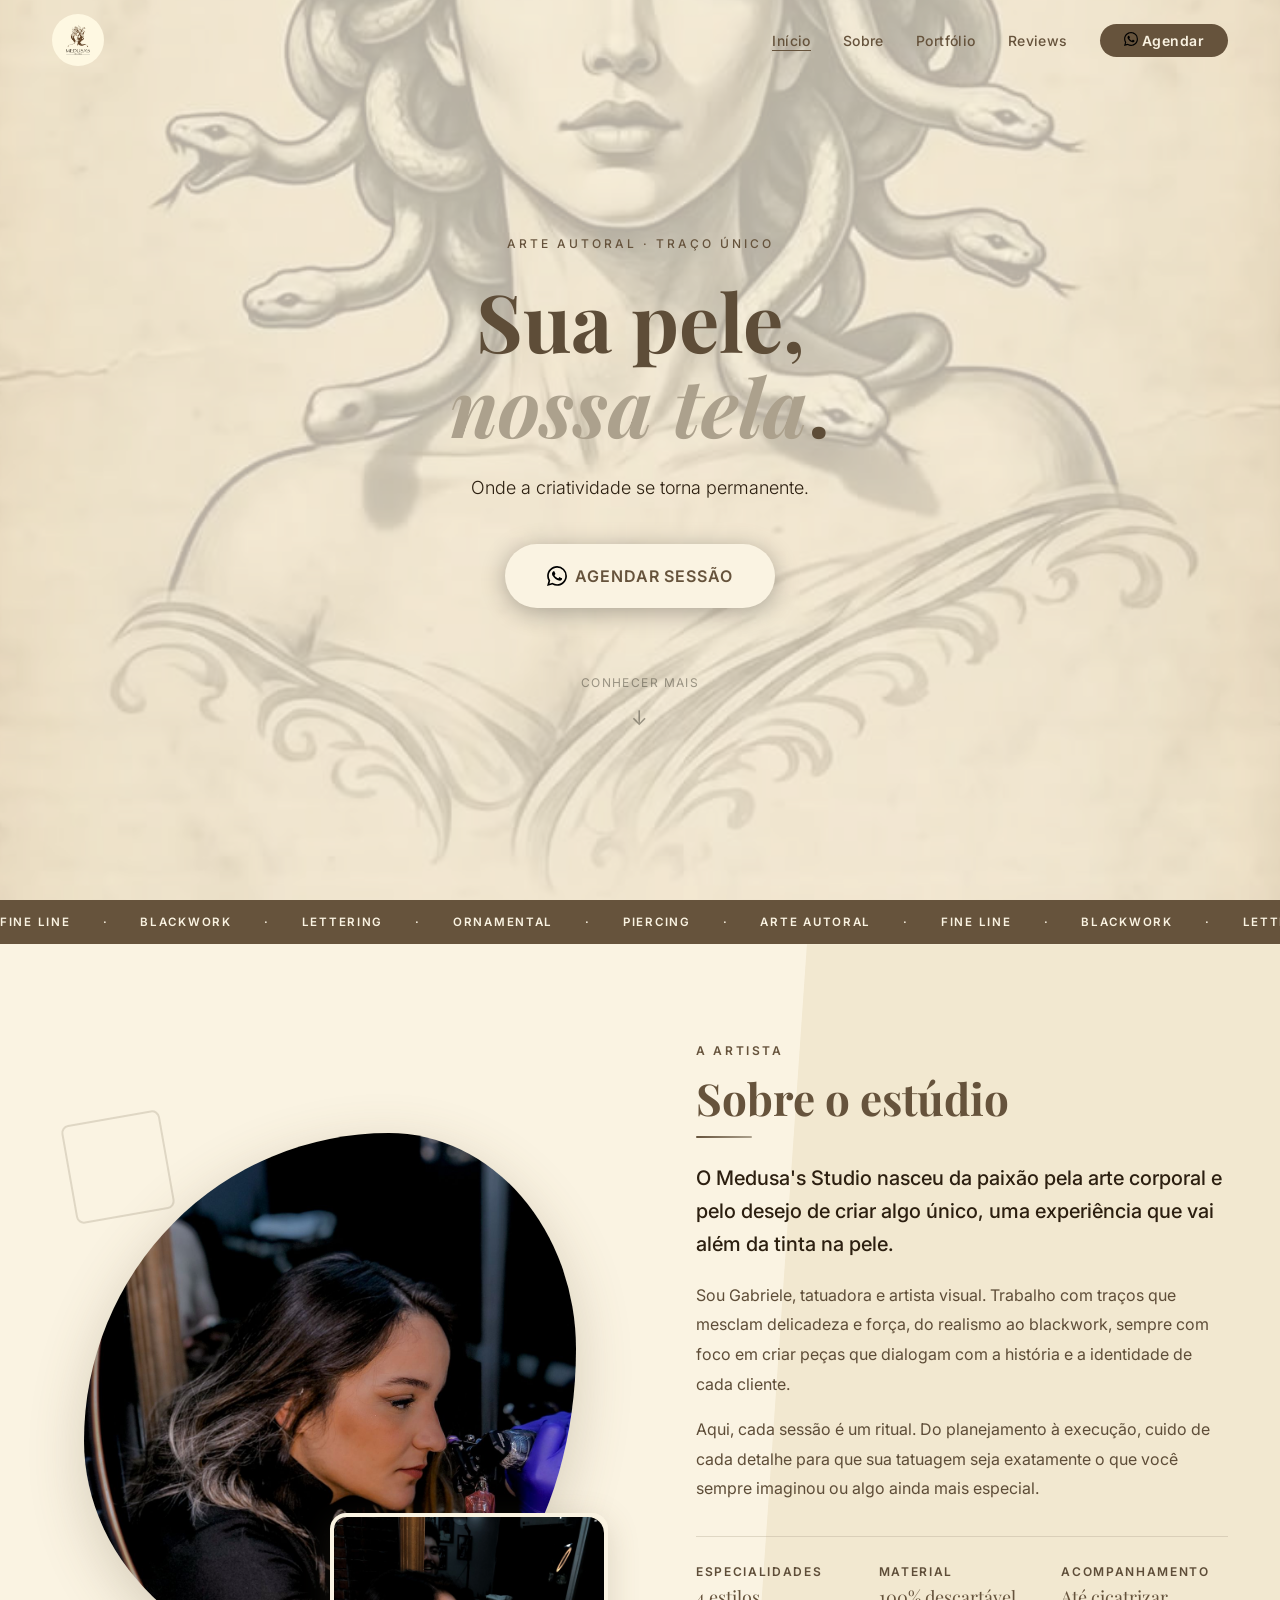
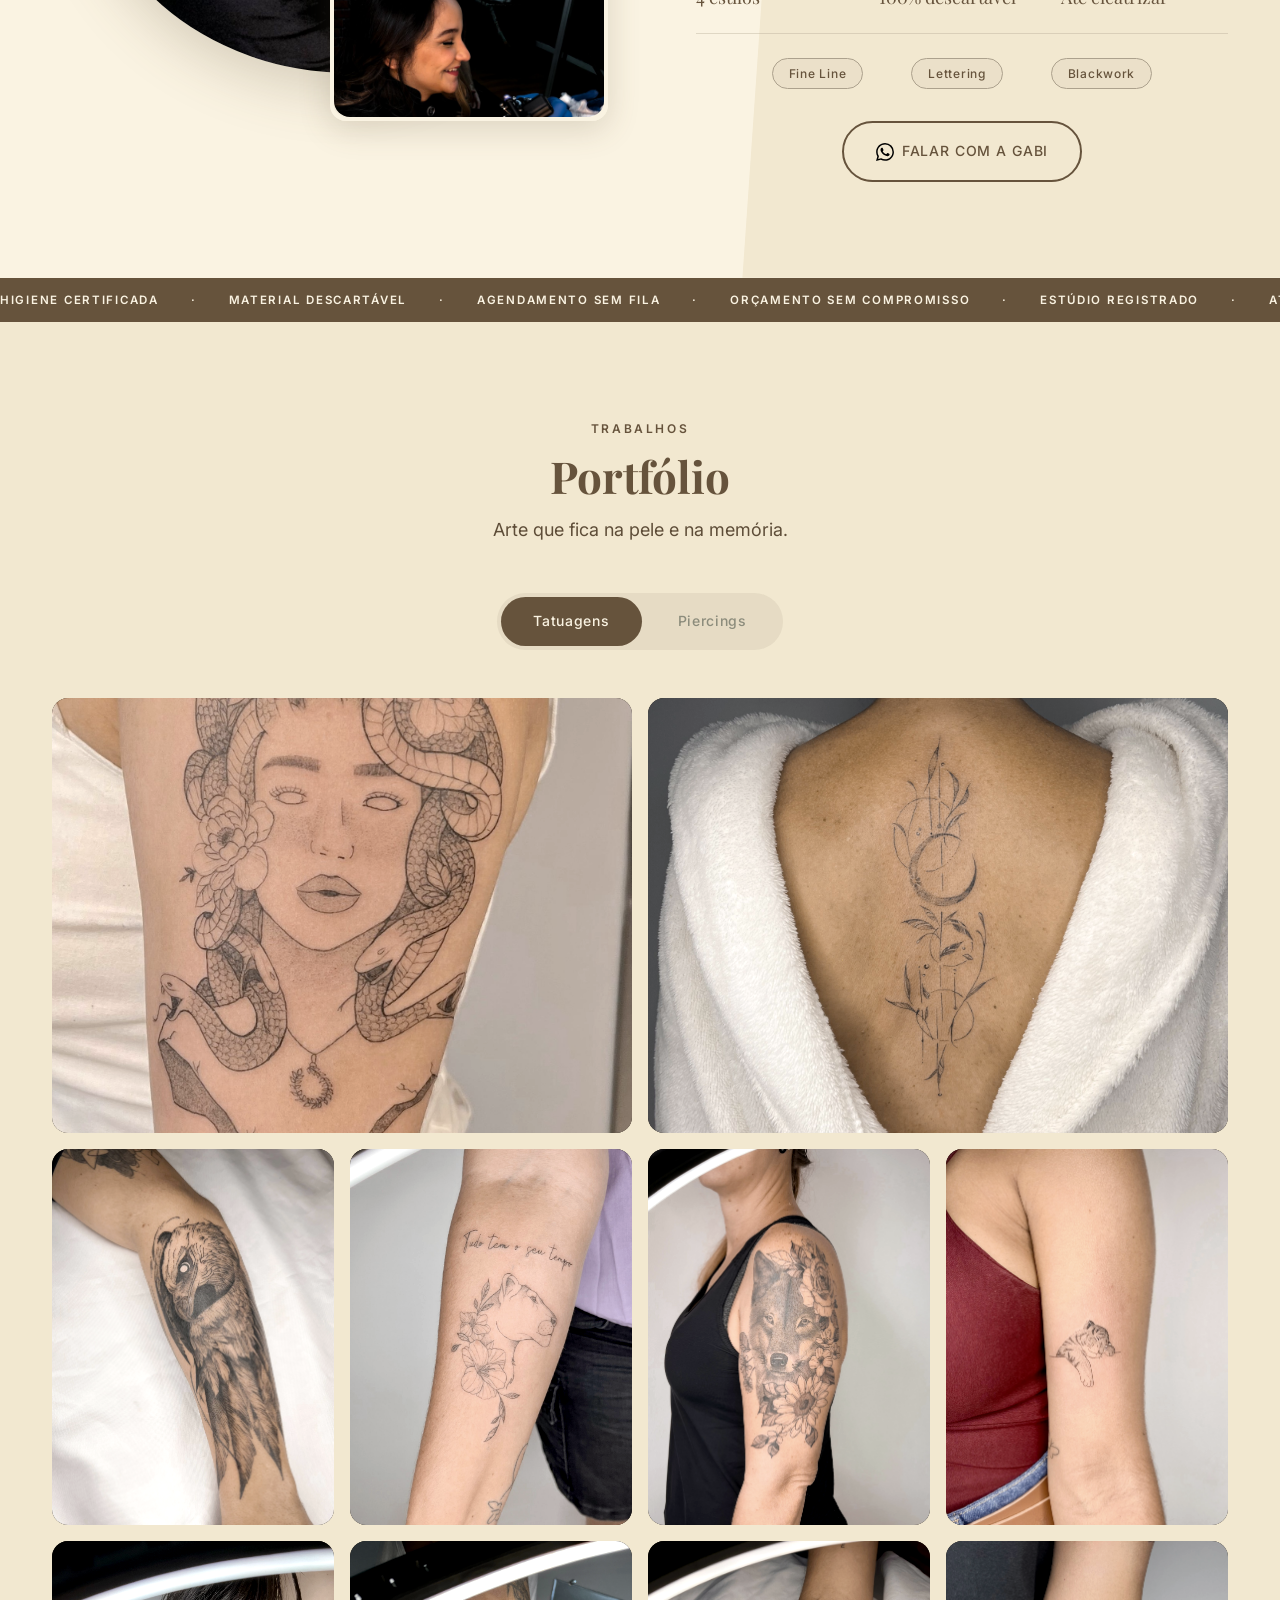
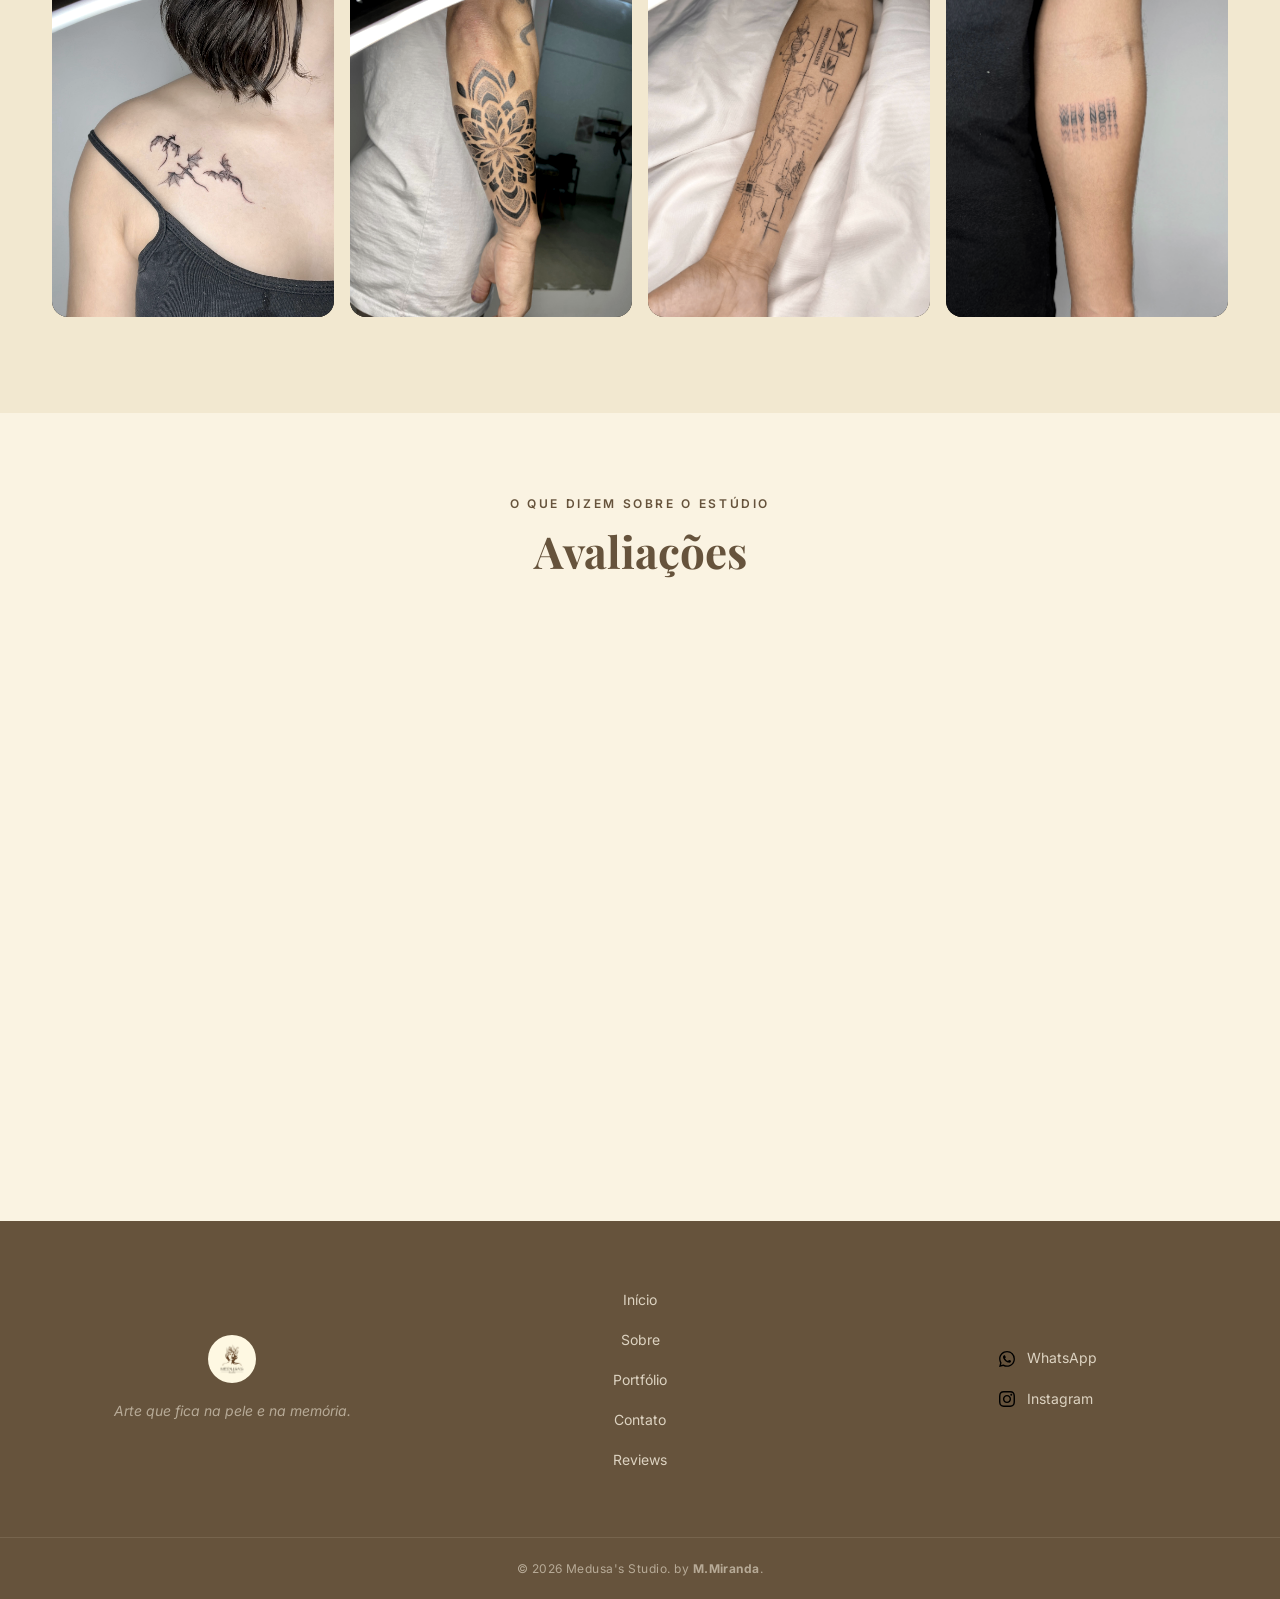
==== index.html @ 4247253e "Porta 4 melhorias da versão de teste, sem alterar a identidade visual Vídeo do hero - Remove o blur(" ====
<!DOCTYPE html>
<html lang="pt-BR">

<head>
  <meta charset="UTF-8">
  <meta name="viewport" content="width=device-width, initial-scale=1.0">
  <meta name="description"
    content="Medusa's Studio — Estúdio de tatuagem e piercing. Arte autoral com traço único. Agende sua sessão via WhatsApp.">
  <meta name="keywords"
    content="tatuagem, piercing, tattoo studio, Medusa Studio, arte corporal, blackwork, realismo, fine line">
  <meta name="author" content="Medusa's Studio">
  <meta property="og:title" content="Medusa's Studio | Tatuagem & Piercing">
  <meta property="og:description"
    content="Arte autoral com traço único. Estúdio de tatuagem e piercing. Agende sua sessão.">
  <meta property="og:type" content="website">
  <title>Medusa's Studio | Tatuagem & Piercing</title>

  <!-- Google Fonts -->
  <link rel="preconnect" href="https://fonts.googleapis.com">
  <link rel="preconnect" href="https://fonts.gstatic.com" crossorigin>
  <link
    href="https://fonts.googleapis.com/css2?family=Playfair+Display:ital,wght@0,400;0,600;0,700;1,400;1,600&family=Inter:wght@300;400;500;600&display=swap"
    rel="stylesheet">

  <link rel="stylesheet" href="css/style.css">
  <link rel="icon" href="favicon32.png" type="image/png" sizes="32x32">
  <link rel="icon" href="favicon16.png" type="image/png" sizes="16x16">
  <meta name="theme-color" content="#66533c">
</head>

<body>

  <!-- Ícones SVG reutilizáveis (referenciados via <use>) -->
  <svg aria-hidden="true" style="position: absolute; width: 0; height: 0; overflow: hidden;">
    <symbol id="icon-whatsapp" viewBox="0 0 24 24">
      <path
        d="M17.472 14.382c-.297-.149-1.758-.867-2.03-.967-.273-.099-.471-.148-.67.15-.197.297-.767.966-.94 1.164-.173.199-.347.223-.644.075-.297-.15-1.255-.463-2.39-1.475-.883-.788-1.48-1.761-1.653-2.059-.173-.297-.018-.458.13-.606.134-.133.298-.347.446-.52.149-.174.198-.298.298-.497.099-.198.05-.371-.025-.52-.075-.149-.669-1.612-.916-2.207-.242-.579-.487-.5-.669-.51-.173-.008-.371-.01-.57-.01-.198 0-.52.074-.792.372-.272.297-1.04 1.016-1.04 2.479 0 1.462 1.065 2.875 1.213 3.074.149.198 2.096 3.2 5.077 4.487.709.306 1.262.489 1.694.625.712.227 1.36.195 1.871.118.571-.085 1.758-.719 2.006-1.413.248-.694.248-1.289.173-1.413-.074-.124-.272-.198-.57-.347m-5.421 7.403h-.004a9.87 9.87 0 01-5.031-1.378l-.361-.214-3.741.982.998-3.648-.235-.374a9.86 9.86 0 01-1.51-5.26c.001-5.45 4.436-9.884 9.888-9.884 2.64 0 5.122 1.03 6.988 2.898a9.825 9.825 0 012.893 6.994c-.003 5.45-4.437 9.884-9.885 9.884m8.413-18.297A11.815 11.815 0 0012.05 0C5.495 0 .16 5.335.157 11.892c0 2.096.547 4.142 1.588 5.945L.057 24l6.305-1.654a11.882 11.882 0 005.683 1.448h.005c6.554 0 11.89-5.335 11.893-11.893a11.821 11.821 0 00-3.48-8.413z" />
    </symbol>
    <symbol id="icon-instagram" viewBox="0 0 24 24">
      <path
        d="M12 2.163c3.204 0 3.584.012 4.85.07 3.252.148 4.771 1.691 4.919 4.919.058 1.265.069 1.645.069 4.849 0 3.205-.012 3.584-.069 4.849-.149 3.225-1.664 4.771-4.919 4.919-1.266.058-1.644.07-4.85.07-3.204 0-3.584-.012-4.849-.07-3.26-.149-4.771-1.699-4.919-4.92-.058-1.265-.07-1.644-.07-4.849 0-3.204.013-3.583.07-4.849.149-3.227 1.664-4.771 4.919-4.919 1.266-.057 1.645-.069 4.849-.069zm0-2.163c-3.259 0-3.667.014-4.947.072-4.358.2-6.78 2.618-6.98 6.98-.059 1.281-.073 1.689-.073 4.948 0 3.259.014 3.668.072 4.948.2 4.358 2.618 6.78 6.98 6.98 1.281.058 1.689.072 4.948.072 3.259 0 3.668-.014 4.948-.072 4.354-.2 6.782-2.618 6.979-6.98.059-1.28.073-1.689.073-4.948 0-3.259-.014-3.667-.072-4.947-.196-4.354-2.617-6.78-6.979-6.98-1.281-.059-1.69-.073-4.949-.073zm0 5.838c-3.403 0-6.162 2.759-6.162 6.162s2.759 6.163 6.162 6.163 6.162-2.759 6.162-6.163c0-3.403-2.759-6.162-6.162-6.162zm0 10.162c-2.209 0-4-1.79-4-4 0-2.209 1.791-4 4-4s4 1.791 4 4c0 2.21-1.791 4-4 4zm6.406-11.845c-.796 0-1.441.645-1.441 1.44s.645 1.44 1.441 1.44c.795 0 1.439-.645 1.439-1.44s-.644-1.44-1.439-1.44z" />
    </symbol>
  </svg>

  <!-- ============================================================
       HEADER — fixo no topo com logo e navegação
  ============================================================ -->
  <header class="header" id="header" role="banner">
    <div class="container header__inner">

      <!-- Logo -->
      <a href="#inicio" class="header__logo" aria-label="Medusa's Studio — Voltar ao início">
        <img src="img/logo-grande.jpg" alt="Medusa's Studio" class="header__logo-img" width="160" height="52">
      </a>

      <!-- Navegação principal -->
      <nav class="nav" id="main-nav" role="navigation" aria-label="Navegação principal">
        <ul class="nav__list" id="nav-list" role="list">
          <li class="nav__item">
            <a href="#inicio" class="nav__link" data-section="inicio">Início</a>
          </li>
          <li class="nav__item">
            <a href="#sobre" class="nav__link" data-section="sobre">Sobre</a>
          </li>
          <li class="nav__item">
            <a href="#portfolio" class="nav__link" data-section="portfolio">Portfólio</a>
          </li>
          <li class="nav__item">
            <a href="#reviews" class="nav__link" data-section="reviews">Reviews</a>
          </li>
          <li class="nav__item">

            <a href="#contato" class="nav__link nav__link--cta" data-section="contato"
              aria-label="Agendar sessão de tatuagem">
              <svg width="14" height="14" focusable="false">
                <use href="#icon-whatsapp"></use>
              </svg>
              Agendar</a>
          </li>
        </ul>
      </nav>

      <!-- Botão hambúrguer (mobile) -->
      <button class="header__toggle" id="menu-toggle" aria-label="Abrir menu de navegação" aria-expanded="false"
        aria-controls="main-nav" type="button">
        <span class="header__toggle-bar" aria-hidden="true"></span>
        <span class="header__toggle-bar" aria-hidden="true"></span>
        <span class="header__toggle-bar" aria-hidden="true"></span>
      </button>

    </div>
  </header>

  <main id="main-content">

    <!-- ============================================================
         HERO — imagem de fundo com overlay e CTA principal
    ============================================================ -->
    <section class="hero" id="inicio" aria-label="Seção principal">

      <!-- Imagem de fundo -->
      <!-- Vídeo sem faixa de áudio (o loop é mudo) e recomprimido: 2,2 MB -> 828 KB.
           O poster segura o hero enquanto o vídeo baixa. Decorativo: não é
           anunciado por leitor de tela nem entra na ordem de foco. -->
      <video autoplay muted loop playsinline preload="metadata" poster="video/hero-poster.jpg"
        aria-hidden="true" tabindex="-1" class="hero-video">
        <source src="video/hero.mp4" type="video/mp4">
      </video>
      <div class="absolute inset-0 hero-gradient" aria-hidden="true"></div>

      <!-- Conteúdo centralizado -->
      <div class="container hero__content">
        <span class="hero__eyebrow">Arte autoral &middot; Traço único</span>

        <h1 class="hero__title">
          Sua pele,<br><em>nossa tela</em>.
        </h1>

        <p class="hero__subtitle">
          Onde a criatividade se torna permanente.
        </p>

        <a href="https://wa.me/message/OLV7MY5YDZ5KO1?text=Ol%C3%A1%20tudo%20bem%3F%20Gostaria%20de%20fazer%20um%20or%C3%A7amento"
          class="btn btn--hero hero__cta" target="_blank" rel="noopener noreferrer"
          aria-label="Agendar sessão pelo WhatsApp">
          <span class="btn__icon" aria-hidden="true">
            <svg width="20" height="20" focusable="false">
              <use href="#icon-whatsapp"></use>
            </svg>
          </span>
          Agendar sessão
        </a>

        <!-- Indicador de scroll -->
        <a href="#sobre" class="hero__scroll-hint" aria-label="Rolar para conhecer mais">
          <span class="hero__scroll-text">Conhecer mais</span>
          <span class="hero__scroll-arrow" aria-hidden="true">↓</span>
        </a>
      </div>
    </section>

    <!-- MARQUEE STRIP 1 (Primeiro)  -->
    <div class="strip" aria-hidden="true">
      <div class="strip__track" aria-hidden="true">
        <!-- Grupo 1 -->
        <span>Fine Line</span><span>·</span>
        <span>Blackwork</span><span>·</span>
        <span>Lettering</span><span>·</span>
        <span>Ornamental</span><span>·</span>
        <span>Piercing</span><span>·</span>
        <span>Arte Autoral</span><span>·</span>
        <!-- Grupo 2 -->
        <span>Fine Line</span><span>·</span>
        <span>Blackwork</span><span>·</span>
        <span>Lettering</span><span>·</span>
        <span>Ornamental</span><span>·</span>
        <span>Piercing</span><span>·</span>
        <span>Arte Autoral</span><span>·</span>
        <!-- Grupo 3 (garante cobertura em telas largas) -->
        <span>Fine Line</span><span>·</span>
        <span>Blackwork</span><span>·</span>
        <span>Lettering</span><span>·</span>
        <span>Ornamental</span><span>·</span>
        <span>Piercing</span><span>·</span>
        <span>Arte Autoral</span><span>·</span>
        <!-- Grupo 4 (par do grupo 3 para reset suave em -50%) -->
        <span>Fine Line</span><span>·</span>
        <span>Blackwork</span><span>·</span>
        <span>Lettering</span><span>·</span>
        <span>Ornamental</span><span>·</span>
        <span>Piercing</span><span>·</span>
        <span>Arte Autoral</span><span>·</span>
      </div>
    </div>



    <!-- ============================================================
         SOBRE — perfil da artista com fotos e texto
    ============================================================ -->
    <section class="section about" id="sobre" aria-labelledby="about-heading">
      <div class="container about__inner">

        <!-- Bloco de imagens (esquerda) -->
        <div class="about__visuals" data-reveal>
          <div class="about__image-frame">
            <img src="gabi-4.jpg" alt="Gabriele, tatuadora e fundadora do Medusa's Studio" class="about__image-main"
              loading="lazy" width="480" height="600">
          </div>
          <div class="about__image-secondary">
            <img src="gabi-7.jpg" alt="Gabriele em sessão de tatuagem no estúdio" class="about__image-accent"
              loading="lazy" width="220" height="280">
          </div>
          <!-- Ornamento decorativo -->
          <div class="about__deco" aria-hidden="true"></div>
        </div>

        <!-- Bloco de texto (direita) -->
        <div class="about__content" data-reveal data-reveal-delay="2">
          <span class="section__eyebrow">A artista</span>
          <h2 class="section__title" id="about-heading">Sobre o estúdio</h2>
          <div class="about__rule" aria-hidden="true"></div>

          <p class="about__lead">
            O Medusa's Studio nasceu da paixão pela arte corporal e pelo desejo de criar algo único, uma experiência
            que vai além da tinta na pele.
          </p>
          <p class="about__body">
            Sou Gabriele, tatuadora e artista visual. Trabalho com traços que mesclam delicadeza e força, do realismo ao
            blackwork, sempre com foco em criar peças que dialogam com a história e a identidade de cada cliente.
          </p>
          <p class="about__body">
            Aqui, cada sessão é um ritual. Do planejamento à execução, cuido de cada detalhe para que sua tatuagem seja
            exatamente o que você sempre imaginou ou algo ainda mais especial.
          </p>

          <!-- Fatos objetivos: prova concreta no lugar de adjetivo solto -->
          <dl class="facts">
            <div class="facts__item">
              <dt class="facts__label">Especialidades</dt>
              <dd class="facts__value">4 estilos</dd>
            </div>
            <div class="facts__item">
              <dt class="facts__label">Material</dt>
              <dd class="facts__value">100% descartável</dd>
            </div>
            <div class="facts__item">
              <dt class="facts__label">Acompanhamento</dt>
              <dd class="facts__value">Até cicatrizar</dd>
            </div>
          </dl>

          <!-- Tags de especialidade -->
          <ul class="about__badges" aria-label="Especialidades do estúdio" role="list">
            <li class="badge badge--clickable" role="button" tabindex="0" data-src="fine-line.jpg"
              data-caption="Fine Line" aria-label="Ver exemplos de Fine Line">Fine Line</li>
            <li class="badge badge--clickable" role="button" tabindex="0" data-src="lettering.jpg"
              data-caption="Lettering" aria-label="Ver exemplos de Lettering">Lettering</li>
            <li class="badge badge--clickable" role="button" tabindex="0" data-src="blackwork.jpg"
              data-caption="Blackwork" aria-label="Ver exemplos de Blackwork">Blackwork</li>
          </ul>


          <div class="about__cta">
            <a href="https://wa.me/message/OLV7MY5YDZ5KO1?text=Ol%C3%A1%20tudo%20bem%3F%20Gostaria%20de%20fazer%20um%20or%C3%A7amento"
              class="btn btn--outline" target="_blank" rel="noopener noreferrer"
              aria-label="Falar com a Gabi pelo WhatsApp">
              <svg width="18" height="18" focusable="false">
                <use href="#icon-whatsapp"></use>
              </svg>
              Falar com a Gabi
            </a>
          </div>
        </div>

      </div>
    </section>
    <!-- MANIFESTO STRIP 2 (Segundo)  -->
    <div class="strip2" aria-hidden="true">
      <div class="strip__track2" aria-hidden="true">
        <!-- Grupo 1 -->
        <span>Higiene Certificada</span><span>·</span>
        <span>Material Descartável</span><span>·</span>
        <span>Agendamento Sem Fila</span><span>·</span>
        <span>Orçamento Sem Compromisso</span><span>·</span>
        <span>Estúdio Registrado</span><span>·</span>
        <span>Atendimento Personalizado</span><span>·</span>
        <!-- Grupo 2 -->
        <span>Higiene Certificada</span><span>·</span>
        <span>Material Descartável</span><span>·</span>
        <span>Agendamento Sem Fila</span><span>·</span>
        <span>Orçamento Sem Compromisso</span><span>·</span>
        <span>Estúdio Registrado</span><span>·</span>
        <span>Atendimento Personalizado</span><span>·</span>
        <!-- Grupo 3 (garante cobertura em telas largas) -->
        <span>Higiene Certificada</span><span>·</span>
        <span>Material Descartável</span><span>·</span>
        <span>Agendamento Sem Fila</span><span>·</span>
        <span>Orçamento Sem Compromisso</span><span>·</span>
        <span>Estúdio Registrado</span><span>·</span>
        <span>Atendimento Personalizado</span><span>·</span>
        <!-- Grupo 4 (par do grupo 3 para reset suave em -50%) -->
        <span>Higiene Certificada</span><span>·</span>
        <span>Material Descartável</span><span>·</span>
        <span>Agendamento Sem Fila</span><span>·</span>
        <span>Orçamento Sem Compromisso</span><span>·</span>
        <span>Estúdio Registrado</span><span>·</span>
        <span>Atendimento Personalizado</span><span>·</span>
      </div>
    </div>

    <!-- ============================================================
         PORTFÓLIO — tattoos e piercings em grid com modal
    ============================================================ -->
    <section class="section portfolio" id="portfolio" aria-labelledby="portfolio-heading">
      <div class="container">

        <!-- Cabeçalho da seção -->
        <div class="section__header" data-reveal>
          <span class="section__eyebrow">Trabalhos</span>
          <h2 class="section__title" id="portfolio-heading">Portfólio</h2>
          <p class="section__subtitle">Arte que fica na pele e na memória.</p>
        </div>

        <!-- Abas de navegação: Tattoos / Piercings -->
        <div class="portfolio__tabs" role="tablist" aria-label="Filtrar portfólio por categoria" data-reveal>
          <button class="portfolio__tab portfolio__tab--active" role="tab" id="tab-tattoos" aria-selected="true"
            aria-controls="panel-tattoos" data-tab="tattoos" type="button">
            Tatuagens
          </button>
          <button class="portfolio__tab" role="tab" id="tab-piercings" aria-selected="false"
            aria-controls="panel-piercings" data-tab="piercings" type="button">
            Piercings
          </button>
        </div>

        <!-- ——— PAINEL: Tatuagens ——— -->
        <div class="portfolio__panel portfolio__panel--active" id="panel-tattoos" role="tabpanel"
          aria-labelledby="tab-tattoos">
          <div class="portfolio__grid">

            <article class="portfolio__item portfolio__item--featured" data-src="tattoo-medusa.jpg"
              data-caption="Medusa — Fine Line" tabindex="0" role="button"
              aria-label="Ampliar: Tatuagem de Medusa em fine line">
              <div class="portfolio__thumb">
                <img src="tattoo-medusa.jpg" alt="Tatuagem de Medusa em estilo fine line" class="portfolio__img"
                  loading="lazy">
                <div class="portfolio__overlay" aria-hidden="true">
                  <span class="portfolio__overlay-icon">+</span>
                  <span class="portfolio__overlay-label">Medusa</span>
                </div>
              </div>
            </article>

            <article class="portfolio__item portfolio__item--featured" data-src="tattoo-costas.jpg"
              data-caption="Costas — Fine Line" tabindex="0" role="button"
              aria-label="Ampliar: Tatuagem grande nas costas">
              <div class="portfolio__thumb">
                <img src="tattoo-costas.jpg" alt="Tatuagem em fine line nas costas" class="portfolio__img"
                  loading="lazy">
                <div class="portfolio__overlay" aria-hidden="true">
                  <span class="portfolio__overlay-icon">+</span>
                  <span class="portfolio__overlay-label">Autoral</span>
                </div>
              </div>
            </article>

            <article class="portfolio__item" data-src="tattoo-aguia.jpg" data-caption="Águia — Blackwork" tabindex="0"
              role="button" aria-label="Ampliar: Tatuagem de águia em blackwork">
              <div class="portfolio__thumb">
                <img src="tattoo-aguia.jpg" alt="Tatuagem de águia em estilo blackwork" class="portfolio__img"
                  loading="lazy">
                <div class="portfolio__overlay" aria-hidden="true">
                  <span class="portfolio__overlay-icon">+</span>
                  <span class="portfolio__overlay-label">Águia</span>
                </div>
              </div>
            </article>

            <article class="portfolio__item" data-src="tattoo-leoa.jpg" data-caption="Leoa — Fine Line" tabindex="0"
              role="button" aria-label="Ampliar: Tatuagem de leoa">
              <div class="portfolio__thumb">
                <img src="tattoo-leoa.jpg" alt="Tatuagem de leoa em fine line" class="portfolio__img" loading="lazy">
                <div class="portfolio__overlay" aria-hidden="true">
                  <span class="portfolio__overlay-icon">+</span>
                  <span class="portfolio__overlay-label">Leoa</span>
                </div>
              </div>
            </article>

            <article class="portfolio__item" data-src="tattoo-lobo.jpg" data-caption="Lobo — Realismo + Floral"
              tabindex="0" role="button" aria-label="Ampliar: Tatuagem de lobo">
              <div class="portfolio__thumb">
                <img src="tattoo-lobo.jpg" alt="Tatuagem de lobo em realismo" class="portfolio__img" loading="lazy">
                <div class="portfolio__overlay" aria-hidden="true">
                  <span class="portfolio__overlay-icon">+</span>
                  <span class="portfolio__overlay-label">Lobo</span>
                </div>
              </div>
            </article>

            <article class="portfolio__item" data-src="tattoo-tigrinho.jpg" data-caption="Tigre — Fine Line"
              tabindex="0" role="button" aria-label="Ampliar: Tatuagem de tigre em fine line">
              <div class="portfolio__thumb">
                <img src="tattoo-tigrinho.jpg" alt="Tatuagem de tigre em fine line" class="portfolio__img"
                  loading="lazy">
                <div class="portfolio__overlay" aria-hidden="true">
                  <span class="portfolio__overlay-icon">+</span>
                  <span class="portfolio__overlay-label">Tigre</span>
                </div>
              </div>
            </article>

            <article class="portfolio__item" data-src="tattoo-got.jpg" data-caption="Game of Thrones — Fine Line"
              tabindex="0" role="button" aria-label="Ampliar: Tatuagem Game of Thrones">
              <div class="portfolio__thumb">
                <img src="tattoo-got.jpg" alt="Tatuagem inspirada em Game of Thrones" class="portfolio__img"
                  loading="lazy">
                <div class="portfolio__overlay" aria-hidden="true">
                  <span class="portfolio__overlay-icon">+</span>
                  <span class="portfolio__overlay-label">GoT</span>
                </div>
              </div>
            </article>

            <article class="portfolio__item" data-src="tattoo-antebraco.jpg" data-caption="Antebraço — Ornamental"
              tabindex="0" role="button" aria-label="Ampliar: Tatuagem no antebraço">
              <div class="portfolio__thumb">
                <img src="tattoo-antebraco.jpg" alt="Tatuagem no antebraço em ornamental" class="portfolio__img"
                  loading="lazy">
                <div class="portfolio__overlay" aria-hidden="true">
                  <span class="portfolio__overlay-icon">+</span>
                  <span class="portfolio__overlay-label">Ornamental</span>
                </div>
              </div>
            </article>

            <article class="portfolio__item" data-src="tattoo-criada.jpg" data-caption="Original — Arte Autoral"
              tabindex="0" role="button" aria-label="Ampliar: Tatuagem original autoral">
              <div class="portfolio__thumb">
                <img src="tattoo-criada.jpg" alt="Tatuagem de arte autoral original" class="portfolio__img"
                  loading="lazy">
                <div class="portfolio__overlay" aria-hidden="true">
                  <span class="portfolio__overlay-icon">+</span>
                  <span class="portfolio__overlay-label">Autoral</span>
                </div>
              </div>
            </article>

            <article class="portfolio__item" data-src="tattoo-why-not.jpg" data-caption="Why Not? — Lettering"
              tabindex="0" role="button" aria-label="Ampliar: Tatuagem lettering Why Not?">
              <div class="portfolio__thumb">
                <img src="tattoo-why-not.jpg" alt="Tatuagem lettering Why Not?" class="portfolio__img" loading="lazy">
                <div class="portfolio__overlay" aria-hidden="true">
                  <span class="portfolio__overlay-icon">+</span>
                  <span class="portfolio__overlay-label">Why Not?</span>
                </div>
              </div>
            </article>

          </div><!-- /.portfolio__grid -->
        </div><!-- /#panel-tattoos -->

        <!-- ——— PAINEL: Piercings ——— -->
        <div class="portfolio__panel" id="panel-piercings" role="tabpanel" aria-labelledby="tab-piercings" hidden>
          <div class="portfolio__grid portfolio__grid--piercings">

            <article class="portfolio__item" data-src="piercing-helix.jpg" data-caption="Piercing Helix" tabindex="0"
              role="button" aria-label="Ampliar: Piercing Helix">
              <div class="portfolio__thumb">
                <img src="piercing-helix.jpg" alt="Piercing helix na orelha" class="portfolio__img" loading="lazy">
                <div class="portfolio__overlay" aria-hidden="true">
                  <span class="portfolio__overlay-icon">+</span>
                  <span class="portfolio__overlay-label">Helix</span>
                </div>
              </div>
            </article>

            <article class="portfolio__item" data-src="piercing-septo.jpg" data-caption="Piercing Septo" tabindex="0"
              role="button" aria-label="Ampliar: Piercing de septo">
              <div class="portfolio__thumb">
                <img src="piercing-septo.jpg" alt="Piercing no septo nasal" class="portfolio__img" loading="lazy">
                <div class="portfolio__overlay" aria-hidden="true">
                  <span class="portfolio__overlay-icon">+</span>
                  <span class="portfolio__overlay-label">Septo</span>
                </div>
              </div>
            </article>

            <article class="portfolio__item" data-src="piercing-aba.jpg" data-caption="Piercing Aba Nasal" tabindex="0"
              role="button" aria-label="Ampliar: Piercing de aba">
              <div class="portfolio__thumb">
                <img src="piercing-aba.jpg" alt="Piercing de aba" class="portfolio__img" loading="lazy">
                <div class="portfolio__overlay" aria-hidden="true">
                  <span class="portfolio__overlay-icon">+</span>
                  <span class="portfolio__overlay-label">Aba Nasal</span>
                </div>
              </div>
            </article>

            <article class="portfolio__item" data-src="piercing-umbigo.jpg" data-caption="Piercing Umbigo" tabindex="0"
              role="button" aria-label="Ampliar: Piercing de umbigo">
              <div class="portfolio__thumb">
                <img src="piercing-umbigo.jpg" alt="Piercing de umbigo" class="portfolio__img" loading="lazy">
                <div class="portfolio__overlay" aria-hidden="true">
                  <span class="portfolio__overlay-icon">+</span>
                  <span class="portfolio__overlay-label">Umbigo</span>
                </div>
              </div>
            </article>

          </div><!-- /.portfolio__grid--piercings -->
        </div><!-- /#panel-piercings -->

      </div><!-- /.container -->
    </section>


    <!-- Elfsight Google Reviews | Untitled Google Reviews -->
    <section class="section reviews" id="reviews" aria-labelledby="reviews-heading">
      <div class="container reviews__inner">
        <span class="section__eyebrow">O que dizem sobre o estúdio</span>
        <h2 class="section__title" id="reviews-heading">Avaliações</h2>
        <script src="https://elfsightcdn.com/platform.js" async></script>
        <div class="elfsight-app-6de4e56c-0c9c-4d1e-b8c3-929cb4936dc0" data-elfsight-app-lazy></div>
      </div>
    </section>


    <!-- ============================================================
         CONTATO — WhatsApp em destaque + formulário
    ============================================================ -->
    <section class="section contact" id="contato" aria-labelledby="contact-heading">
      <div class="container contact__inner">

        <!-- Info + WhatsApp -->
        <div class="contact__info" data-reveal>
          <span class="section__eyebrow">Vamos conversar</span>
          <h2 class="section__title" id="contact-heading">Agende sua sessão</h2>

          <p class="contact__description">
            Tem uma ideia em mente? Pronto para transformar sua história em arte?
            Entre em contato pelo WhatsApp, a forma mais rápida de falar com a Gabi.
          </p>

          <!-- Botão WhatsApp de destaque -->
          <a href="https://wa.me/message/OLV7MY5YDZ5KO1?text=Ol%C3%A1%20tudo%20bem%3F%20Gostaria%20de%20fazer%20um%20or%C3%A7amento"
            class="btn btn--whatsapp" target="_blank" rel="noopener noreferrer" id="whatsapp-cta"
            aria-label="Entrar em contato pelo WhatsApp">
            <span class="btn__icon" aria-hidden="true">
              <svg width="22" height="22" focusable="false">
                <use href="#icon-whatsapp"></use>
              </svg>
            </span>
            Chamar no WhatsApp
          </a>

          <!-- Links sociais -->
          <div class="contact__socials" aria-label="Redes sociais">
            <div class="contact__socials-list">
              <a href="https://www.instagram.com/medusasstudio/" class="contact__social-link" target="_blank"
                rel="noopener noreferrer" aria-label="Instagram do Medusa's Studio">
                <svg width="18" height="18" aria-hidden="true" focusable="false">
                  <use href="#icon-instagram"></use>
                </svg>
                @medusasstudio
              </a>
            </div>
          </div>
        </div><!-- /.contact__info -->
      </div><!-- /.contact__inner -->
    </section>

  </main><!-- /#main-content -->

  <!-- ============================================================
       FOOTER — logo, links, redes e copyright
  ============================================================ -->
  <footer class="footer" role="contentinfo">
    <div class="container footer__inner">

      <!-- Marca -->
      <div class="footer__brand">
        <a href="#inicio" class="footer__logo-link" aria-label="Medusa's Studio — Topo da página">
          <img src="img/logo-grande.jpg" alt="Medusa's Studio" class="footer__logo-img" width="140" height="46">
        </a>
        <p class="footer__tagline">Arte que fica na pele e na memória.</p>
      </div>

      <!-- Navegação do footer -->
      <nav class="footer__nav" aria-label="Mapa do site">
        <ul class="footer__nav-list" role="list">
          <li><a href="#inicio" class="footer__nav-link">Início</a></li>
          <li><a href="#sobre" class="footer__nav-link">Sobre</a></li>
          <li><a href="#portfolio" class="footer__nav-link">Portfólio</a></li>
          <li><a href="#contato" class="footer__nav-link">Contato</a></li>
          <li><a href="#reviews" class="footer__nav-link">Reviews</a></li>
        </ul>
      </nav>

      <!-- Redes sociais -->
      <div class="footer__socials" aria-label="Redes sociais">
        <a href="https://wa.me/message/OLV7MY5YDZ5KO1?text=Ol%C3%A1%20tudo%20bem%3F%20Gostaria%20de%20fazer%20um%20or%C3%A7amento"
          class="footer__social-link" target="_blank" rel="noopener noreferrer"
          aria-label="WhatsApp do Medusa's Studio">
          <svg width="16" height="16" aria-hidden="true" focusable="false">
            <use href="#icon-whatsapp"></use>
          </svg>
          WhatsApp
        </a>
        <a href="https://www.instagram.com/medusasstudio/" class="footer__social-link" target="_blank"
          rel="noopener noreferrer" aria-label="Instagram do Medusa's Studio">
          <svg width="16" height="16" aria-hidden="true" focusable="false">
            <use href="#icon-instagram"></use>
          </svg>
          Instagram
        </a>
      </div>

    </div><!-- /.footer__inner -->

    <div class="footer__bottom">
      <div class="container">
        <p class="footer__copy">
          &copy; 2026 Medusa's Studio. by <strong><a href="https://www.linkedin.com/in/mateus-miranda-117b8515b/"
              target="_blank" rel="noopener noreferrer" aria-label="LinkedIn de M.Miranda">M.Miranda</a></strong>.
        </p>
      </div>
    </div>
  </footer>

  <!-- ============================================================
       WHATSAPP FLUTUANTE — aparece depois que o visitante rola
  ============================================================ -->
  <a class="float-wpp" id="float-wpp"
    href="https://wa.me/message/OLV7MY5YDZ5KO1?text=Ol%C3%A1%20tudo%20bem%3F%20Gostaria%20de%20fazer%20um%20or%C3%A7amento"
    target="_blank" rel="noopener noreferrer" aria-label="Falar no WhatsApp">
    <svg width="26" height="26" aria-hidden="true" focusable="false">
      <use href="#icon-whatsapp"></use>
    </svg>
  </a>

  <!-- ============================================================
       MODAL — exibição ampliada das imagens do portfólio
  ============================================================ -->
  <div class="modal" id="portfolio-modal" role="dialog" aria-modal="true" aria-label="Imagem ampliada do portfólio"
    hidden>
    <div class="modal__backdrop" id="modal-backdrop" aria-hidden="true"></div>
    <div class="modal__container">
      <button class="modal__close" id="modal-close-btn" type="button" aria-label="Fechar imagem ampliada">
        <svg width="22" height="22" viewBox="0 0 24 24" fill="none" stroke="currentColor" stroke-width="2"
          stroke-linecap="round" aria-hidden="true" focusable="false">
          <line x1="18" y1="6" x2="6" y2="18" />
          <line x1="6" y1="6" x2="18" y2="18" />
        </svg>
      </button>
      <figure class="modal__figure">
        <img src="" alt="" class="modal__image" id="modal-img">
        <figcaption class="modal__caption" id="modal-caption"></figcaption>
      </figure>
    </div>
  </div>

  <script src="js/script.js"></script>
</body>

</html>
---- css/style.css ----
/* ============================================================
   MEDUSA'S STUDIO — style.css
   Metodologia: BEM + Custom Properties (CSS Variables)
   Estrutura:
     1.  Design Tokens (:root)
     2.  Reset & Base
     3.  Utilitários
     4.  Animações (@keyframes)
     5.  Botões (.btn)
     6.  Seção compartilhada (.section)
     7.  Header (.header / .nav)
     8.  Hero (.hero)
     9.  Sobre (.about)
     10. Portfólio (.portfolio)
     11. Contato (.contact / .form)
     12. Footer (.footer)
     13. Modal (.modal)
     14. Responsividade (breakpoints)
   ============================================================ */

/* ============================================================
   1. DESIGN TOKENS
   ============================================================ */
:root {
  /* --- Paleta principal (obrigatória) --- */
  --color-bg: #faf3e2;
  --color-primary: #66533c;
  --color-secondary: #aca18d;
  --color-accent: #978c74;
  --color-neutral: #8c8c7c;


  /* --- Cores derivadas / de apoio --- */
  --color-bg-alt: #f2e8d0;
  --color-bg-deep: #ecddc4;
  --color-dark: #1a1208;
  --color-text: #2c1f10;
  --color-text-muted: #5e4d38;
  --color-white: #ffffff;
  --color-border: rgba(172, 161, 141, 0.35);
  --color-shadow-raw: 102, 83, 60;
  --color-hero-text: #f7f1e3;
  --color-hero-text-muted: #d8ccb6;


  /* usado em rgba() */
  --color-wpp: #25D366;
  --color-wpp-hover: #1da851;

  /* --- Tipografia --- */
  --font-serif: 'Playfair Display', Georgia, 'Times New Roman', serif;
  --font-sans: 'Inter', 'Helvetica Neue', Arial, sans-serif;

  --text-xs: 0.75rem;
  /* 12px */
  --text-sm: 0.875rem;
  /* 14px */
  --text-base: 1rem;
  /* 16px */
  --text-md: 1.125rem;
  /* 18px */
  --text-lg: 1.25rem;
  /* 20px */
  --text-xl: 1.5rem;
  /* 24px */
  --text-2xl: 2rem;
  /* 32px */
  --text-3xl: 2.75rem;
  /* 44px */
  --text-4xl: 3.5rem;
  /* 56px */
  --text-5xl: 5rem;
  /* 80px */

  /* --- Espaçamento modular --- */
  --sp-1: 0.25rem;
  --sp-2: 0.5rem;
  --sp-3: 0.75rem;
  --sp-4: 1rem;
  --sp-5: 1.25rem;
  --sp-6: 1.5rem;
  --sp-8: 2rem;
  --sp-10: 2.5rem;
  --sp-12: 3rem;
  --sp-16: 4rem;
  --sp-20: 5rem;
  --sp-24: 6rem;
  --sp-32: 8rem;

  /* --- Layout --- */
  --container-max: 1240px;
  --container-pad: 1.5rem;
  --header-h: 80px;

  /* --- Bordas arredondadas --- */
  --r-sm: 4px;
  --r-md: 8px;
  --r-lg: 16px;
  --r-xl: 24px;
  --r-full: 9999px;
  /* border-radius orgânico para as fotos da Gabi */
  --r-organic: 62% 38% 46% 54% / 57% 40% 60% 43%;
  --r-organic-alt: 42% 58% 70% 30% / 45% 67% 33% 55%;

  /* --- Sombras --- */
  --shadow-sm: 0 1px 4px rgba(var(--color-shadow-raw), 0.10);
  --shadow-md: 0 4px 16px rgba(var(--color-shadow-raw), 0.14);
  --shadow-lg: 0 8px 32px rgba(var(--color-shadow-raw), 0.20);
  --shadow-xl: 0 16px 56px rgba(var(--color-shadow-raw), 0.24);

  /* --- Transições --- */
  --t-fast: 0.15s ease;
  --t-med: 0.30s ease;
  --t-slow: 0.60s cubic-bezier(0.4, 0, 0.2, 1);

  /* --- Z-index --- */
  --z-base: 0;
  --z-overlay: 10;
  --z-header: 100;
  --z-modal: 200;
}


/* ============================================================
   2. RESET & BASE
   ============================================================ */
*,
*::before,
*::after {
  box-sizing: border-box;
  margin: 0;
  padding: 0;
}

html {
  scroll-behavior: smooth;
  font-size: 16px;
  -webkit-text-size-adjust: 100%;

}

body {
  font-family: var(--font-sans);
  font-size: var(--text-base);
  line-height: 1.75;
  color: var(--color-text);
  background-color: var(--color-bg);
  overflow-x: hidden;
  -webkit-font-smoothing: antialiased;
  -moz-osx-font-smoothing: grayscale;
}

img {
  max-width: 100%;
  height: auto;
  display: block;
}

a {
  color: inherit;
  text-decoration: none;
  transition: color var(--t-fast);
}

ul {
  list-style: none;
}

button {
  cursor: pointer;
  border: none;
  background: none;
  font-family: inherit;
  font-size: inherit;
  line-height: inherit;
}

input,
textarea,
select {
  font-family: inherit;
  font-size: inherit;
}


/* ============================================================
   3. UTILITÁRIOS
   ============================================================ */

/* Container */
.container {
  width: 100%;
  max-width: var(--container-max);
  margin-inline: auto;
  padding-inline: var(--container-pad);
}

/* Offset de âncora — mantém o hash funcional (#portfolio) sob o header fixo */
section[id] {
  scroll-margin-top: var(--header-h);
}

/* Visually Hidden — acessibilidade */
.sr-only {
  position: absolute;
  width: 1px;
  height: 1px;
  padding: 0;
  margin: -1px;
  overflow: hidden;
  clip: rect(0, 0, 0, 0);
  white-space: nowrap;
  border-width: 0;
}


/* ============================================================
   4. ANIMAÇÕES (@keyframes)
   ============================================================ */

@keyframes fadeInUp {
  from {
    opacity: 0;
    transform: translateY(28px);
  }

  to {
    opacity: 1;
    transform: translateY(0);
  }
}

@keyframes fadeIn {
  from {
    opacity: 0;
  }

  to {
    opacity: 1;
  }
}

@keyframes scaleIn {
  from {
    opacity: 0;
    transform: scale(0.94);
  }

  to {
    opacity: 1;
    transform: scale(1);
  }
}

@keyframes bouncY {

  0%,
  100% {
    transform: translateY(0);
  }

  50% {
    transform: translateY(8px);
  }
}

/* Classe base para revelar com scroll (aplicada via JS) */
.reveal {
  opacity: 0;
  transform: translateY(28px);
  transition: opacity var(--t-slow), transform var(--t-slow);
}

.reveal.is-visible {
  opacity: 1;
  transform: translateY(0);
}

.reveal[data-reveal-delay="2"] {
  transition-delay: 0.15s;
}

.reveal[data-reveal-delay="3"] {
  transition-delay: 0.30s;
}

.reveal[data-reveal-delay="4"] {
  transition-delay: 0.45s;
}


/* ============================================================
   5. BOTÕES (.btn) — BEM Block
   ============================================================ */

.btn {
  display: inline-flex;
  align-items: center;
  gap: var(--sp-2);
  padding: var(--sp-4) var(--sp-8);
  border-radius: var(--r-full);
  font-family: var(--font-sans);
  font-size: var(--text-sm);
  font-weight: 500;
  letter-spacing: 0.06em;
  text-transform: uppercase;
  cursor: pointer;
  white-space: nowrap;
  transition: background var(--t-med), color var(--t-med),
    transform var(--t-fast), box-shadow var(--t-med);
  position: relative;
  overflow: hidden;
  border: 2px solid transparent;
}

/* Ripple sutil */
.btn::after {
  content: '';
  position: absolute;
  inset: 0;
  background: rgba(255, 255, 255, 0.10);
  opacity: 0;
  transition: opacity var(--t-fast);
}

.btn:hover::after {
  opacity: 1;
}

.btn:active {
  transform: scale(0.98);
}

/* Outline */
.btn--outline {
  background: transparent;
  color: var(--color-primary);
  border-color: var(--color-primary);
}

.btn--outline:hover {
  background: var(--color-primary);
  color: var(--color-bg);
  transform: translateY(-2px);
}

/* Hero CTA (fundo claro sobre imagem escura) */
.btn--hero {
  background: var(--color-bg);
  color: var(--color-primary);
  font-size: var(--text-base);
  font-weight: 600;
  padding: var(--sp-4) var(--sp-10);
  box-shadow: 0 4px 24px rgba(0, 0, 0, 0.30);
}

.btn--hero:hover {
  background: var(--color-secondary);
  color: var(--color-bg);
  transform: translateY(-3px);
  box-shadow: 0 10px 36px rgba(0, 0, 0, 0.40);
}

/* WhatsApp */
.btn--whatsapp {
  background: var(--color-wpp);
  color: var(--color-white);
  font-size: var(--text-md);
  font-weight: 600;
  padding: var(--sp-5) var(--sp-10);
  box-shadow: 0 4px 20px rgba(37, 211, 102, 0.32);
}

.btn--whatsapp:hover {
  background: var(--color-wpp-hover);
  transform: translateY(-3px);
  box-shadow: 0 10px 32px rgba(37, 211, 102, 0.44);
}

/* Ícone dentro do botão */
.btn__icon {
  display: flex;
  align-items: center;
  flex-shrink: 0;
}


/* ============================================================
   6. SEÇÃO COMPARTILHADA (.section)
   ============================================================ */

.section {
  padding-block: var(--sp-24);
}

/* Cabeçalho centralizado de seção */
.section__header {
  margin-bottom: var(--sp-12);
  display: flex;
  flex-direction: column;
  align-items: center;
}

/* Rótulo pequeno acima do título */
.section__eyebrow {
  display: flex;
  align-items: center;
  font-family: var(--font-sans);
  font-size: var(--text-xs);
  font-weight: 600;
  letter-spacing: 0.22em;
  text-transform: uppercase;
  color: var(--color-primary);
  margin-bottom: var(--sp-3);
}

/* H2 das seções */
.section__title {
  font-family: var(--font-serif);
  font-size: clamp(var(--text-2xl), 4vw, var(--text-3xl));
  font-weight: 700;
  color: var(--color-primary);
  line-height: 1.15;
  margin-bottom: var(--sp-3);
}

.section__subtitle {
  font-size: var(--text-md);
  color: var(--color-text-muted);
  max-width: 500px;
  margin-inline: auto;
}


/* ============================================================
   7. HEADER (.header) e NAVEGAÇÃO (.nav)
   ============================================================ */

.header {
  position: fixed;
  inset-block-start: 0;
  inset-inline: 0;
  z-index: var(--z-header);
  height: var(--header-h);
  display: flex;
  align-items: center;
  transition: background var(--t-med), box-shadow var(--t-med);
  /* Transparente sobre o hero */
  background: transparent;
}

/* Estado: usuário rolou a página */
.header.is-scrolled {
  background: rgba(250, 243, 226, 0.96);
  backdrop-filter: blur(14px);
  -webkit-backdrop-filter: blur(14px);
  box-shadow: 0 1px 0 var(--color-border), var(--shadow-sm);
}

.header__inner {
  display: flex;
  align-items: center;
  justify-content: space-between;
  width: 100%;
}

/* Logo */
.header__logo {
  flex-shrink: 0;
  display: flex;
  align-items: center;
}

.header__logo-img {
  height: 52px;
  width: auto;
  object-fit: contain;
  transition: opacity var(--t-fast);
  border-radius: 50%;
}

.header__logo:hover .header__logo-img {
  opacity: 0.80;
}

/* Lista de navegação */
.nav__list {
  display: flex;
  align-items: center;
  gap: var(--sp-8);
}

/* Link de navegação */
.nav__link {
  font-size: var(--text-sm);
  font-weight: 500;
  letter-spacing: 0.03em;
  color: var(--color-primary);
  /* claro sobre hero */
  position: relative;
  padding-block-end: 2px;
  transition: color var(--t-fast);
}

/* Quando o header está com fundo: links escuros */
.header.is-scrolled .nav__link {
  color: var(--color-primary);
}

/* Sublinhado animado */
.nav__link::after {
  content: '';
  position: absolute;
  bottom: 0;
  left: 0;
  width: 0;
  height: 1px;
  background: currentColor;
  transition: width var(--t-med);
}

.nav__link:hover::after,
.nav__link.is-active::after {
  width: 100%;
}

/* Link CTA dentro da nav (botão) */
.nav__link--cta {
  background: var(--color-primary);
  color: var(--color-bg) !important;
  padding: var(--sp-2) var(--sp-6);
  border-radius: var(--r-full);
  font-weight: 600;
}

.nav__link--cta::after {
  display: none;
}

.nav__link--cta:hover {
  background: #4d3b28;
  transform: translateY(-1px);
}

/* Botão hambúrguer (escondido no desktop) */
.header__toggle {
  display: none;
  flex-direction: column;
  gap: 5px;
  padding: var(--sp-2);
}

.header__toggle-bar {
  display: block;
  width: 24px;
  height: 2px;
  background: var(--color-primary);
  border-radius: 2px;
  transition: transform var(--t-med), opacity var(--t-fast), background var(--t-med);
  transform-origin: center;
}

.header.is-scrolled .header__toggle-bar {
  background: var(--color-primary);
}

/* Estado aberto do hambúrguer: forma X */
.header__toggle.is-open .header__toggle-bar:nth-child(1) {
  transform: translateY(7px) rotate(45deg);
}

.header__toggle.is-open .header__toggle-bar:nth-child(2) {
  opacity: 0;
  transform: scaleX(0);
}

.header__toggle.is-open .header__toggle-bar:nth-child(3) {
  transform: translateY(-7px) rotate(-45deg);
}


/* ============================================================
   8. HERO (.hero)
   ============================================================ */



.hero-gradient {
  position: absolute;
  inset: 0;
  z-index: 0;
  background: rgba(250, 243, 226, 0.72);
}

.hero-video {
  position: absolute;
  inset: 0;
  width: 100%;
  height: 100%;
  object-fit: cover;
  object-position: center right;
  z-index: 0;
  opacity: 1;
  /* Sem blur: o vídeo aparece nítido. saturate/brightness são mantidos —
     é o brightness que garante contraste do texto sobre o véu creme. */
  filter: saturate(0.9) brightness(1.1);
  /* O scale existia só para esconder as bordas suaves do blur. */
  transform: scale(1.02);
}


.hero {
  position: relative;
  min-height: 100vh;
  display: flex;
  align-items: center;
  justify-content: center;
  overflow: hidden;
}

/* Conteúdo */
.hero__content {
  position: relative;
  z-index: 1;
  padding-block: calc(var(--header-h) + var(--sp-16)) var(--sp-20);
  text-align: center;
  color: var(--color-bg);
}

.hero__eyebrow {
  display: inline-block;
  font-size: var(--text-xs);
  font-weight: 500;
  letter-spacing: 0.25em;
  text-transform: uppercase;
  color: var(--color-primary);
  margin-bottom: var(--sp-6);
  animation: fadeInUp 0.8s ease both;
  animation-delay: 0.2s;
}

.hero__title {
  font-family: var(--font-serif);
  font-size: clamp(var(--text-4xl), 9vw, var(--text-5xl));
  font-weight: 700;
  line-height: 1.06;
  color: var(--color-text-muted);
  margin-bottom: var(--sp-6);
  animation: fadeInUp 0.8s ease both;
  animation-delay: 0.3s;
}

/* Itálico do H1 com cor de destaque */
.hero__title em {
  font-style: italic;
  color: var(--color-secondary);
}

.hero__subtitle {
  font-size: var(--text-md);
  font-weight: 300;
  color: var(--color-text);
  max-width: 480px;
  margin-inline: auto;
  margin-bottom: var(--sp-10);
  animation: fadeInUp 0.8s ease both;
  animation-delay: 0.4s;
}

.hero__cta {
  animation: fadeInUp 0.8s ease both;
  animation-delay: 0.5s;
}

/* Indicador de scroll */
.hero__scroll-hint {
  display: grid;
  flex-direction: column;
  align-items: center;
  gap: var(--sp-2);
  margin-top: var(--sp-16);
  color: rgba(70, 65, 53, 0.5);
  font-size: var(--text-xs);
  letter-spacing: 0.12em;
  text-transform: uppercase;
  transition: color var(--t-fast);
  animation: fadeInUp 0.8s ease both;
  animation-delay: 0.5s;
}

.hero__scroll-hint:hover {
  color: var(--color-primary);
}

.hero__scroll-arrow {
  font-size: var(--text-lg);
  animation: bouncY 2.2s ease-in-out infinite;
}

/* ===== KEYFRAMES ===== */
@keyframes marquee {
  from {
    transform: translate3d(0, 0, 0);
  }

  to {
    transform: translate3d(-50%, 0, 0);
  }
}


/* =============================================
   MARQUEE STRIP 1 (Primeiro)
   ============================================= */
.strip {
  background: var(--color-primary);
  padding: 0.75rem 0;
  overflow: hidden;
}

.strip__track {
  display: flex;
  gap: 2rem;
  width: max-content;
  animation: marquee 80s linear infinite;
  font-size: 0.72rem;
  letter-spacing: 0.15em;
  text-transform: uppercase;
  color: var(--color-bg);
  font-weight: 600;
}

/* MARQUEE STRIP 2 (Segundo)  */
.strip2 {
  background: var(--color-primary);
  padding: 0.75rem 0;
  overflow: hidden;
}

.strip__track2 {
  display: flex;
  gap: 2rem;
  width: max-content;
  animation: marquee 80s linear infinite reverse;
  font-size: 0.72rem;
  letter-spacing: 0.15em;
  text-transform: uppercase;
  color: var(--color-bg);
  font-weight: 600;
}


/* ============================================================
   9. SOBRE (.about)
   ============================================================ */

.about {
  background: var(--color-bg);
  overflow: hidden;
}

/* Plano de fundo decorativo */
.about::before {
  content: '';
  position: absolute;
  inset-block: 0;
  inset-inline-end: 0;
  width: 42%;
  background: var(--color-bg-alt);
  clip-path: polygon(12% 0, 100% 0, 100% 100%, 0% 100%);
}

.about {
  position: relative;
}

/* Grid principal: imagens | texto */
.about__inner {
  position: relative;
  z-index: 1;
  display: grid;
  grid-template-columns: 1fr 1fr;
  gap: var(--sp-16);
  align-items: center;
}

/* — Imagens — */
.about__visuals {
  position: relative;
  padding: var(--sp-8) var(--sp-8) var(--sp-12);
}

/* Moldura da foto principal */
.about__image-frame {
  position: relative;
  z-index: 2;
}

/* Foto principal com border-radius orgânico */
.about__image-main {
  width: 100%;
  height: 540px;
  object-fit: cover;
  object-position: top center;
  border-radius: var(--r-organic);
  box-shadow: var(--shadow-xl);
  transition: border-radius 0.8s ease;
}

.about__image-main:hover {
  border-radius: var(--r-organic-alt);
}

/* Foto de acento (menor, posicionada) */
.about__image-secondary {
  position: absolute;
  bottom: 0;
  right: 0;
  width: 50%;
  z-index: 3;
  border-radius: var(--r-lg);
  overflow: hidden;
  box-shadow: var(--shadow-lg);
  border: 4px solid var(--color-bg);
}

.about__image-accent {
  width: 100%;
  height: 200px;
  object-fit: cover;
  object-position: top;
  border-radius: var(--r-lg);
  transition: transform var(--t-slow);
}

.about__image-secondary:hover .about__image-accent {
  transform: scale(1.05);
}

/* Ornamento geométrico decorativo */
.about__deco {
  position: absolute;
  top: var(--sp-4);
  left: var(--sp-4);
  width: 100px;
  height: 100px;
  border: 2px solid var(--color-secondary);
  border-radius: var(--r-md);
  opacity: 0.35;
  transform: rotate(-10deg);
  z-index: 1;
}

/* — Conteúdo textual — */
.about__content {
  padding-inline-start: var(--sp-6);
}

/* Linha divisória decorativa */
.about__rule {
  width: 56px;
  height: 2px;
  background: linear-gradient(to right, var(--color-primary), var(--color-secondary));
  border-radius: var(--r-full);
  margin-bottom: var(--sp-6);
  margin-top: var(--sp-2);
}

.about__lead {
  font-size: var(--text-lg);
  font-weight: 500;
  color: var(--color-text);
  line-height: 1.65;
  margin-bottom: var(--sp-5);
  text-align: left;
  text-wrap: pretty;
}

.about__body {
  font-size: var(--text-base);
  color: var(--color-text-muted);
  line-height: 1.85;
  margin-bottom: var(--sp-4);
  text-align: left;
  text-wrap: pretty;
}

/* Bloco de fatos objetivos (Especialidades / Material / Acompanhamento) */
.facts {
  display: grid;
  grid-template-columns: repeat(3, minmax(0, 1fr));
  gap: var(--sp-4);
  width: 100%;
  margin-block: var(--sp-8) var(--sp-2);
  padding-block: var(--sp-6);
  border-block: 1px solid var(--color-border);
  text-align: left;
}

.facts__label {
  font-size: var(--text-xs);
  font-weight: 600;
  letter-spacing: 0.14em;
  text-transform: uppercase;
  color: var(--color-text-muted);
  margin-bottom: var(--sp-1);
}

.facts__value {
  font-family: var(--font-serif);
  font-size: var(--text-md);
  line-height: 1.3;
  color: var(--color-primary);
}

/* Tags de especialidade */
.about__badges {
  display: flex;
  flex-wrap: wrap;
  gap: var(--sp-12);
  margin-top: var(--sp-6);
  margin-bottom: var(--sp-8);
  justify-content: center;
}

.badge {
  display: flex;
  align-items: center;
  padding: var(--sp-1) var(--sp-4);
  border: 1.5px solid var(--color-secondary);
  border-radius: var(--r-full);
  font-size: var(--text-xs);
  font-weight: 500;
  letter-spacing: 0.06em;
  color: var(--color-primary);
  background: rgba(172, 161, 141, 0.10);
  cursor: default;
  transition: background var(--t-fast), color var(--t-fast), border-color var(--t-fast);
}

.badge:hover {
  background: var(--color-primary);
  color: var(--color-bg);
  border-color: var(--color-primary);
}

/* Modifier: badge clicável (abre modal) */
.badge--clickable {
  cursor: pointer;
  transition: background var(--t-med), color var(--t-med),
    border-color var(--t-med), transform var(--t-fast), box-shadow var(--t-fast);
}

.badge--clickable:hover {
  background: var(--color-primary);
  color: var(--color-bg);
  border-color: var(--color-primary);
  transform: translateY(-2px);
  box-shadow: 0 4px 14px rgba(var(--color-shadow-raw), 0.22);
}

.badge--clickable:active {
  transform: scale(0.97);
}

.badge--clickable:focus-visible {
  outline: 2px solid var(--color-primary);
  outline-offset: 3px;
}

.about__cta {
  display: flex;
  justify-content: center;
}


/* ============================================================
   10. PORTFÓLIO (.portfolio)
   ============================================================ */

.portfolio {
  background: var(--color-bg-alt);
}

/* — Tabs — */
.portfolio__tabs {
  display: flex;
  justify-content: center;
  gap: var(--sp-1);
  background: rgba(172, 161, 141, 0.18);
  padding: var(--sp-1) var(--sp-1);
  border-radius: var(--r-full);
  width: fit-content;
  margin-inline: auto;
  margin-bottom: var(--sp-12);
}

.portfolio__tab {
  padding: var(--sp-3) var(--sp-8);
  border-radius: var(--r-full);
  font-size: var(--text-sm);
  font-weight: 500;
  letter-spacing: 0.05em;
  color: var(--color-neutral);
  background: transparent;
  transition: background var(--t-med), color var(--t-med);
}

.portfolio__tab:hover {
  background: rgba(102, 83, 60, 0.14);
  color: var(--color-primary);
}

.portfolio__tab--active,
.portfolio__tab--active:hover {
  background: var(--color-primary);
  color: var(--color-bg);
}

/* — Grid — */
.portfolio__grid {
  display: grid;
  grid-template-columns: repeat(auto-fill, minmax(240px, 1fr));
  gap: var(--sp-4);
}

/* Grid especializado para piercings (menos colunas, mais quadrado) */
.portfolio__grid--piercings {
  grid-template-columns: repeat(auto-fill, minmax(260px, 1fr));
  max-width: 1000px;
  margin-inline: auto;
}

/* — Items do portfólio — */
.portfolio__item {
  border-radius: var(--r-lg);
  overflow: hidden;
  cursor: pointer;
  background: var(--color-dark);
  /* Foco visível para teclado */
  outline-offset: 4px;
}

.portfolio__item:focus-visible {
  outline: 2px solid var(--color-primary);
}

/* Items em destaque: ocupam 2 colunas */
.portfolio__item--featured {
  grid-column: span 2;
}

/* Wrapper da thumb para controlar o aspecto */
.portfolio__thumb {
  position: relative;
  aspect-ratio: 3 / 4;
  overflow: hidden;
}

/* Items featured têm aspecto mais paisagístico */
.portfolio__item--featured .portfolio__thumb {
  aspect-ratio: 4 / 3;
}

.portfolio__img {
  width: 100%;
  height: 100%;
  object-fit: cover;
  object-position: center;
  /* Em repouso a foto fica dessaturada; no hover ela "acende" em cor cheia.
     Isso dá foco à peça que o visitante está olhando e acalma a grade inteira. */
  filter: grayscale(0.3) contrast(1.08);
  transition: transform var(--t-slow), filter var(--t-med);
  display: block;
}

/* Overlay ao hover: zoom + gradiente + texto */
.portfolio__overlay {
  position: absolute;
  inset: 0;
  background: linear-gradient(to top,
      rgba(26, 18, 8, 0.88) 0%,
      rgba(26, 18, 8, 0.20) 55%,
      transparent 100%);
  display: flex;
  flex-direction: column;
  align-items: center;
  justify-content: flex-end;
  padding: var(--sp-6);
  opacity: 0;
  transition: opacity var(--t-med);
}

.portfolio__item:hover .portfolio__overlay,
.portfolio__item:focus-visible .portfolio__overlay {
  opacity: 1;
}

.portfolio__item:hover .portfolio__img,
.portfolio__item:focus-visible .portfolio__img {
  transform: scale(1.08);
  filter: grayscale(0) contrast(1.05);
}

.portfolio__overlay-icon {
  font-size: 2rem;
  color: var(--color-bg);
  line-height: 1;
  margin-bottom: var(--sp-2);
  opacity: 0.85;
}

.portfolio__overlay-label {
  font-family: var(--font-serif);
  font-size: var(--text-md);
  font-weight: 500;
  color: var(--color-bg);
  letter-spacing: 0.04em;
}

/* — Painel — */
.portfolio__panel {
  animation: fadeIn 0.38s ease;
}

.portfolio__panel[hidden] {
  display: none;
}

/* ============================================================
   REVIEWS — Grid de cards com efeito hover
   ============================================================ */

.reviews {
  /* Ocupa largura total dentro do container, não centraliza */
  width: 100%;
  padding-block: var(--sp-20);
}

.reviews__inner {
  /* Centraliza o container para o grid não colar na borda */
  margin-inline: auto;
  display: flex;
  align-items: center;
  justify-content: center;
  flex-direction: column;
}

/* ============================================================
   11. CONTATO (.contact) e FORMULÁRIO (.form)
   ============================================================ */

.contact {
  background: var(--color-bg);
}

/* Centralizado (formulário removido) */
.contact__inner {
  display: flex;
  flex-direction: column;
  align-items: center;
  justify-content: center;
  text-align: center;
  max-width: 680px;
  margin-inline: auto;
}

.contact__description {
  font-size: var(--text-md);
  color: var(--color-text-muted);
  line-height: 1.80;
  margin-bottom: var(--sp-8);
  margin-top: var(--sp-4);
  max-width: 540px;
}

/* Área de redes sociais */
.contact__socials {
  margin-top: var(--sp-8);
  text-align: center;
}

.contact__socials-list {
  display: flex;
  flex-direction: column;
  align-items: center;
  gap: var(--sp-3);
}

.contact__social-link {
  display: inline-flex;
  align-items: center;
  gap: var(--sp-3);
  font-size: var(--text-sm);
  font-weight: 500;
  color: var(--color-primary);
  transition: color var(--t-fast), gap var(--t-med);
}

.contact__social-link:hover {
  color: var(--color-accent);
  gap: var(--sp-4);
}


/* ============================================================
   12. FOOTER (.footer)
   ============================================================ */

.footer {
  background: var(--color-primary);
  color: var(--color-bg);
}

/* Grid: marca | navegação | sociais */
.footer__inner {
  display: grid;
  grid-template-columns: 1fr 1fr 1fr;
  gap: var(--sp-12);
  align-items: center;
  justify-items: center;
  padding-block: var(--sp-16);
}

.footer__logo-img {
  height: 48px;
  width: auto;
  object-fit: contain;
  margin-bottom: var(--sp-4);
  border-radius: 50%;

}

.footer__brand {
  display: flex;
  flex-direction: column;
  align-items: center;
  justify-content: center;
}


.footer__tagline {
  display: flex;
  align-items: center;
  justify-content: center;
  font-size: var(--text-sm);
  color: rgba(250, 243, 226, 0.55);
  font-style: italic;
  line-height: 1.65;
}

.footer__nav-list {
  display: flex;
  flex-direction: column;
  justify-content: center;
  align-items: center;
  gap: var(--sp-3);
}

.footer__nav-link {
  display: inline-block;
  font-size: var(--text-sm);
  color: rgba(250, 243, 226, 0.80);
  position: relative;
  transition: color var(--t-fast);
}

.footer__nav-link::after {
  content: '';
  position: absolute;
  bottom: -1px;
  left: 0;
  width: 0;
  height: 1px;
  background: var(--color-secondary);
  transition: width var(--t-med);
}

.footer__nav-link:hover {
  color: var(--color-bg);
}

.footer__nav-link:hover::after {
  width: 100%;
}

.footer__socials {
  display: flex;
  flex-direction: column;
  gap: var(--sp-4);
}

.footer__social-link {
  display: flex;
  align-items: center;
  gap: var(--sp-3);
  font-size: var(--text-sm);
  color: rgba(250, 243, 226, 0.80);
  transition: color var(--t-fast), gap var(--t-med);
}

.footer__social-link:hover {
  color: var(--color-bg);
  gap: var(--sp-4);
}

/* Linha de copyright */
.footer__bottom {
  border-top: 1px solid rgba(250, 243, 226, 0.10);
  padding-block: var(--sp-5);
}

.footer__copy {
  text-align: center;
  font-size: var(--text-xs);
  color: rgba(250, 243, 226, 0.55);
  letter-spacing: 0.04em;
}


/* ============================================================
   12b. WHATSAPP FLUTUANTE (.float-wpp)
   Só aparece depois que o visitante rola — não compete com o
   CTA do hero, mas garante que o botão nunca fique fora de alcance.
   ============================================================ */

.float-wpp {
  position: fixed;
  right: var(--sp-6);
  bottom: var(--sp-6);
  z-index: var(--z-header);
  width: 56px;
  height: 56px;
  display: flex;
  align-items: center;
  justify-content: center;
  border-radius: var(--r-full);
  background: var(--color-wpp);
  color: var(--color-white);
  box-shadow: 0 6px 22px rgba(37, 211, 102, 0.36);
  opacity: 0;
  transform: translateY(12px) scale(0.9);
  pointer-events: none;
  transition: opacity var(--t-med), transform var(--t-med), background var(--t-med);
}

.float-wpp.is-visible {
  opacity: 1;
  transform: translateY(0) scale(1);
  pointer-events: auto;
}

.float-wpp:hover {
  background: var(--color-wpp-hover);
  transform: translateY(-2px) scale(1.04);
}

.float-wpp:focus-visible {
  outline: 2px solid var(--color-primary);
  outline-offset: 3px;
}

/* Em telas pequenas, encosta um pouco menos na borda. */
@media (max-width: 767px) {
  .float-wpp {
    right: var(--sp-4);
    bottom: var(--sp-4);
  }
}

/* ============================================================
   13. MODAL (.modal)
   ============================================================ */

.modal {
  position: fixed;
  inset: 0;
  z-index: var(--z-modal);
  display: flex;
  align-items: center;
  justify-content: center;
  padding: var(--sp-6);
}

.modal[hidden] {
  display: none;
}

.modal__backdrop {
  position: absolute;
  inset: 0;
  background: rgba(20, 14, 6, 0.92);
  animation: fadeIn 0.25s ease;
}

.modal__container {
  position: relative;
  z-index: 1;
  max-width: min(90vw, 900px);
  max-height: 92vh;
  display: flex;
  flex-direction: column;
  align-items: center;
  animation: scaleIn 0.28s ease;
}

.modal__close {
  position: absolute;
  top: -52px;
  right: 0;
  color: var(--color-bg);
  background: rgba(250, 243, 226, 0.14);
  border-radius: var(--r-full);
  padding: var(--sp-2);
  display: flex;
  align-items: center;
  justify-content: center;
  width: 40px;
  height: 40px;
  transition: background var(--t-fast), transform var(--t-med);
}

.modal__close:hover {
  background: rgba(250, 243, 226, 0.28);
  transform: rotate(90deg);
}

.modal__figure {
  display: flex;
  flex-direction: column;
  align-items: center;
  gap: var(--sp-4);
}

.modal__image {
  max-width: 100%;
  max-height: 80vh;
  object-fit: contain;
  border-radius: var(--r-lg);
  box-shadow: var(--shadow-xl);
}

.modal__caption {
  color: rgba(250, 243, 226, 0.65);
  font-family: var(--font-serif);
  font-style: italic;
  font-size: var(--text-sm);
  text-align: center;
}


/* ============================================================
   14. RESPONSIVIDADE
   Abordagem: Mobile-first — aplicamos exceções a partir de 768px
   ============================================================ */

/* ——————————————————————————————————
   Mobile-only  (max-width: 767px)
   —————————————————————————————————— */
@media (max-width: 767px) {
  :root {
    --container-pad: 1.25rem;
    --header-h: 68px;
  }

  .section {
    padding-block: var(--sp-16);
  }

  /* Header / Nav */
  .header__toggle {
    display: flex;
  }

  /* Menu mobile desliza de cima */
  .nav {
    position: fixed;
    inset-block-start: var(--header-h);
    inset-inline: 0;
    background: rgba(250, 243, 226, 0.98);
    backdrop-filter: blur(14px);
    padding: var(--sp-6);
    box-shadow: var(--shadow-lg);
    transform: translateY(-110%);
    opacity: 0;
    pointer-events: none;
    transition: transform var(--t-med), opacity var(--t-med);
    z-index: var(--z-header);
  }

  .nav.is-open {
    transform: translateY(0);
    opacity: 1;
    pointer-events: all;
  }

  .nav__list {
    flex-direction: column;
    align-items: center;
    gap: 0;
  }

  .nav__link {
    display: block;
    width: 100%;
    color: var(--color-primary) !important;
    font-size: var(--text-base);
    padding: var(--sp-4) 0;
    text-align: center;
    border-bottom: 1px solid var(--color-border);
  }

  .nav__link--cta {
    text-align: center;
    border-bottom: none !important;
    background-color: var(--color-primary) !important;
    color: var(--color-bg) !important;
    margin-top: var(--sp-4);
    padding: var(--sp-3) var(--sp-8);
  }

  /* Hero */
  .hero__title {
    font-size: clamp(2.5rem, 12vw, 3.5rem);
  }

  .hero__subtitle {
    font-size: var(--text-base);
  }

  /* Sobre */
  .about::before {
    display: none;
  }

  .about__inner {
    grid-template-columns: 1fr;
    gap: var(--sp-10);
  }

  .about__image-main {
    height: 380px;
  }

  .about__image-secondary {
    width: 44%;
    bottom: calc(-1 * var(--sp-6));
  }

  .about__image-accent {
    height: 150px;
  }

  .about__content {
    padding-inline-start: 0;
    display: flex;
    flex-direction: column;
    align-items: center;
    text-align: center;
  }

  /* 3 colunas de fatos ficam ilegíveis em 375px: viram lista rótulo/valor. */
  .facts {
    grid-template-columns: 1fr;
    gap: var(--sp-3);
  }

  .facts__item {
    display: flex;
    align-items: baseline;
    justify-content: space-between;
    gap: var(--sp-4);
  }

  .facts__label {
    margin-bottom: 0;
  }

  /* Portfolio */
  .portfolio__item--featured {
    grid-column: span 1;
  }

  .portfolio__item--featured .portfolio__thumb {
    aspect-ratio: 3 / 4;
  }

  .portfolio__grid {
    grid-template-columns: repeat(2, 1fr);
    gap: var(--sp-3);
  }

  /* Contato — já centralizado via flex no CSS base */

  /* Footer */
  .footer__inner {
    grid-template-columns: 1fr;
    gap: var(--sp-8);
    padding-block: var(--sp-10);
    text-align: center;
  }

  .footer__logo-img {
    margin-inline: auto;
  }

  .footer__nav-list {
    align-items: center;
  }

  .footer__socials {
    align-items: center;
  }
}

/* ——————————————————————————————————
   Tablet  (768px – 1023px)
   —————————————————————————————————— */
@media (min-width: 768px) and (max-width: 1023px) {

  /* Sobre: coluna + texto lado a lado mais estreito */
  .about__inner {
    gap: var(--sp-10);
  }

  .about__image-main {
    height: 440px;
  }

  .about__content {
    padding-inline-start: var(--sp-4);
  }

  /* Portfólio: 3 colunas no tablet */
  .portfolio__grid {
    grid-template-columns: repeat(3, 1fr);
  }

  .portfolio__item--featured {
    grid-column: span 2;
  }

  /* Footer: 3 colunas mais estreitas */
  .footer__inner {
    grid-template-columns: 1.5fr 1fr 1fr;
    gap: var(--sp-8);
    padding-block: var(--sp-12);
  }
}

/* ——————————————————————————————————
   Desktop médio (1024px – 1199px)
   —————————————————————————————————— */
@media (min-width: 1024px) {
  .portfolio__grid {
    grid-template-columns: repeat(4, 1fr);
  }

  /* Items featured continuam cobrindo 2 colunas */
  .portfolio__item--featured {
    grid-column: span 2;
  }
}

/* ——————————————————————————————————
   Large Desktop (1200px+)
   —————————————————————————————————— */
@media (min-width: 1200px) {
  :root {
    --container-pad: 2rem;
  }
}

/* ——————————————————————————————————
   Movimento reduzido — respeita a preferência do sistema
   —————————————————————————————————— */
@media (prefers-reduced-motion: reduce) {

  *,
  *::before,
  *::after {
    animation-duration: 0.01ms !important;
    animation-iteration-count: 1 !important;
    transition-duration: 0.01ms !important;
    scroll-behavior: auto !important;
  }
}
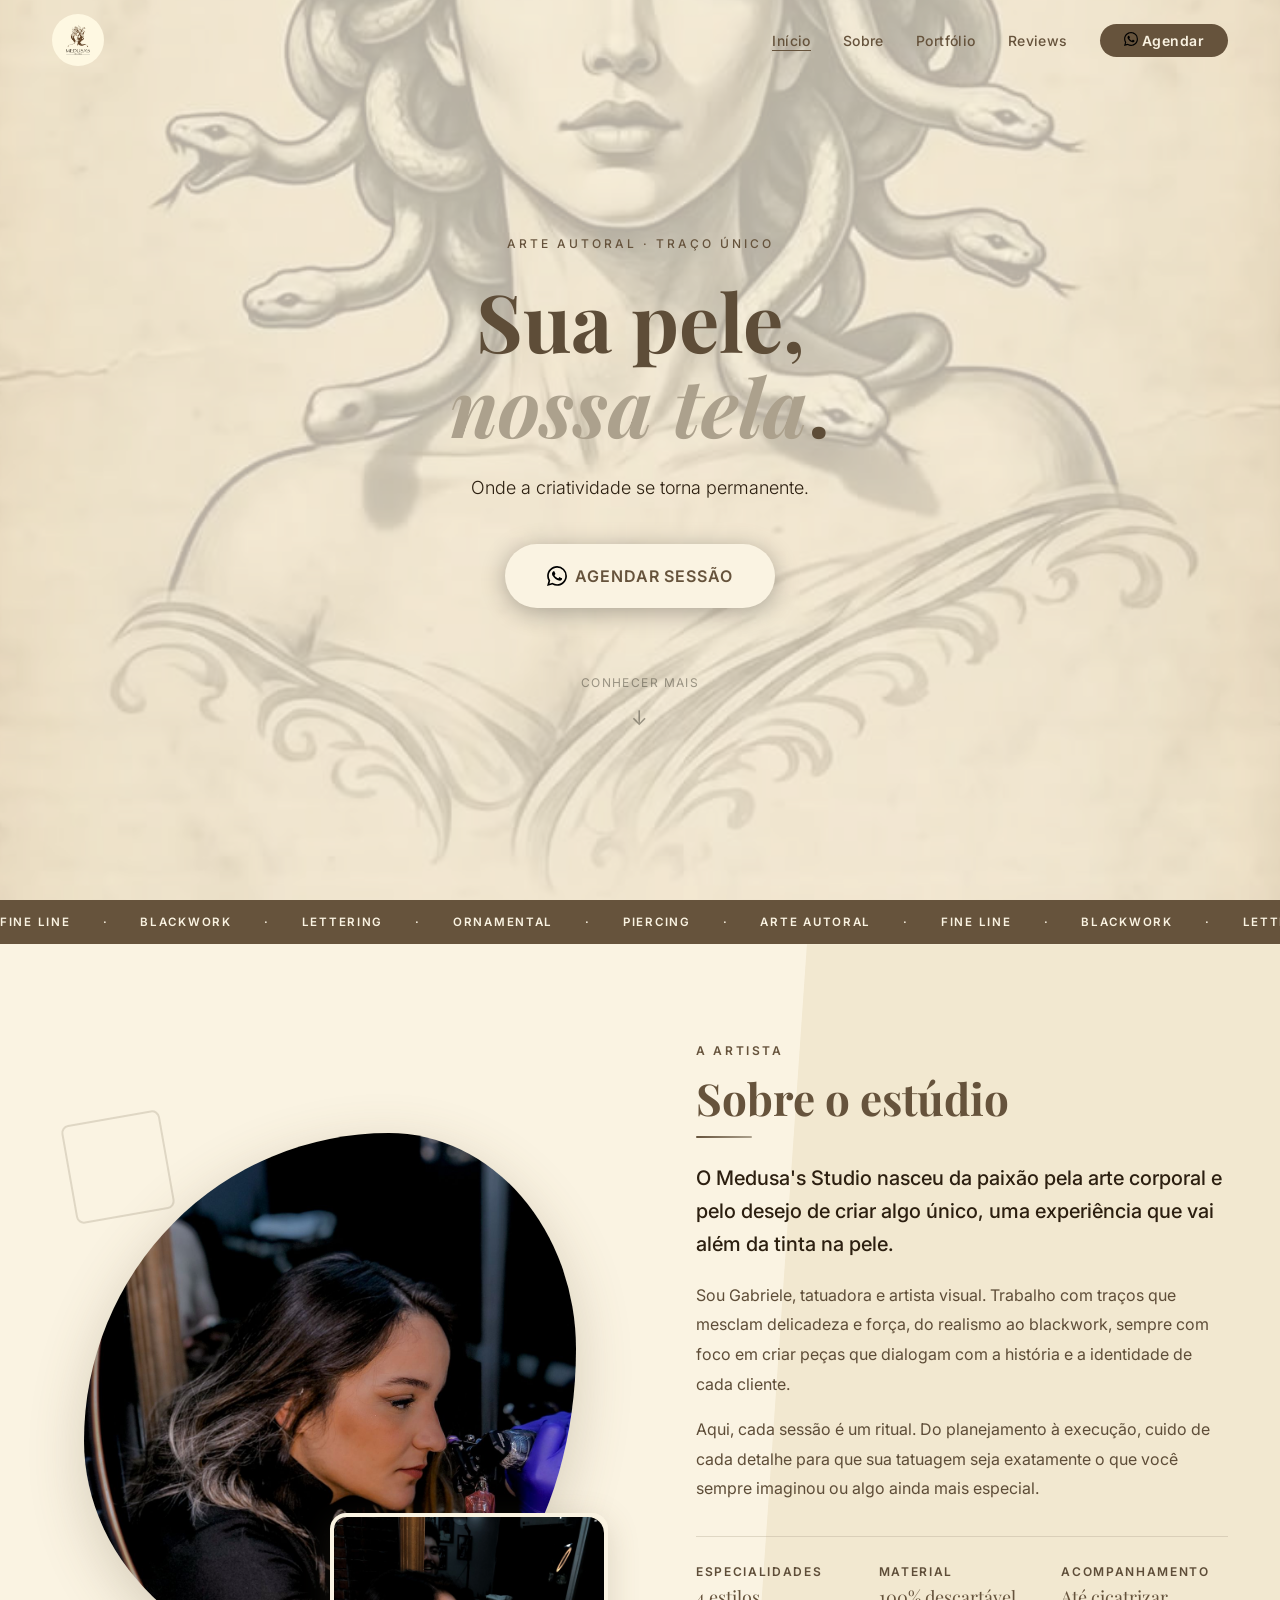
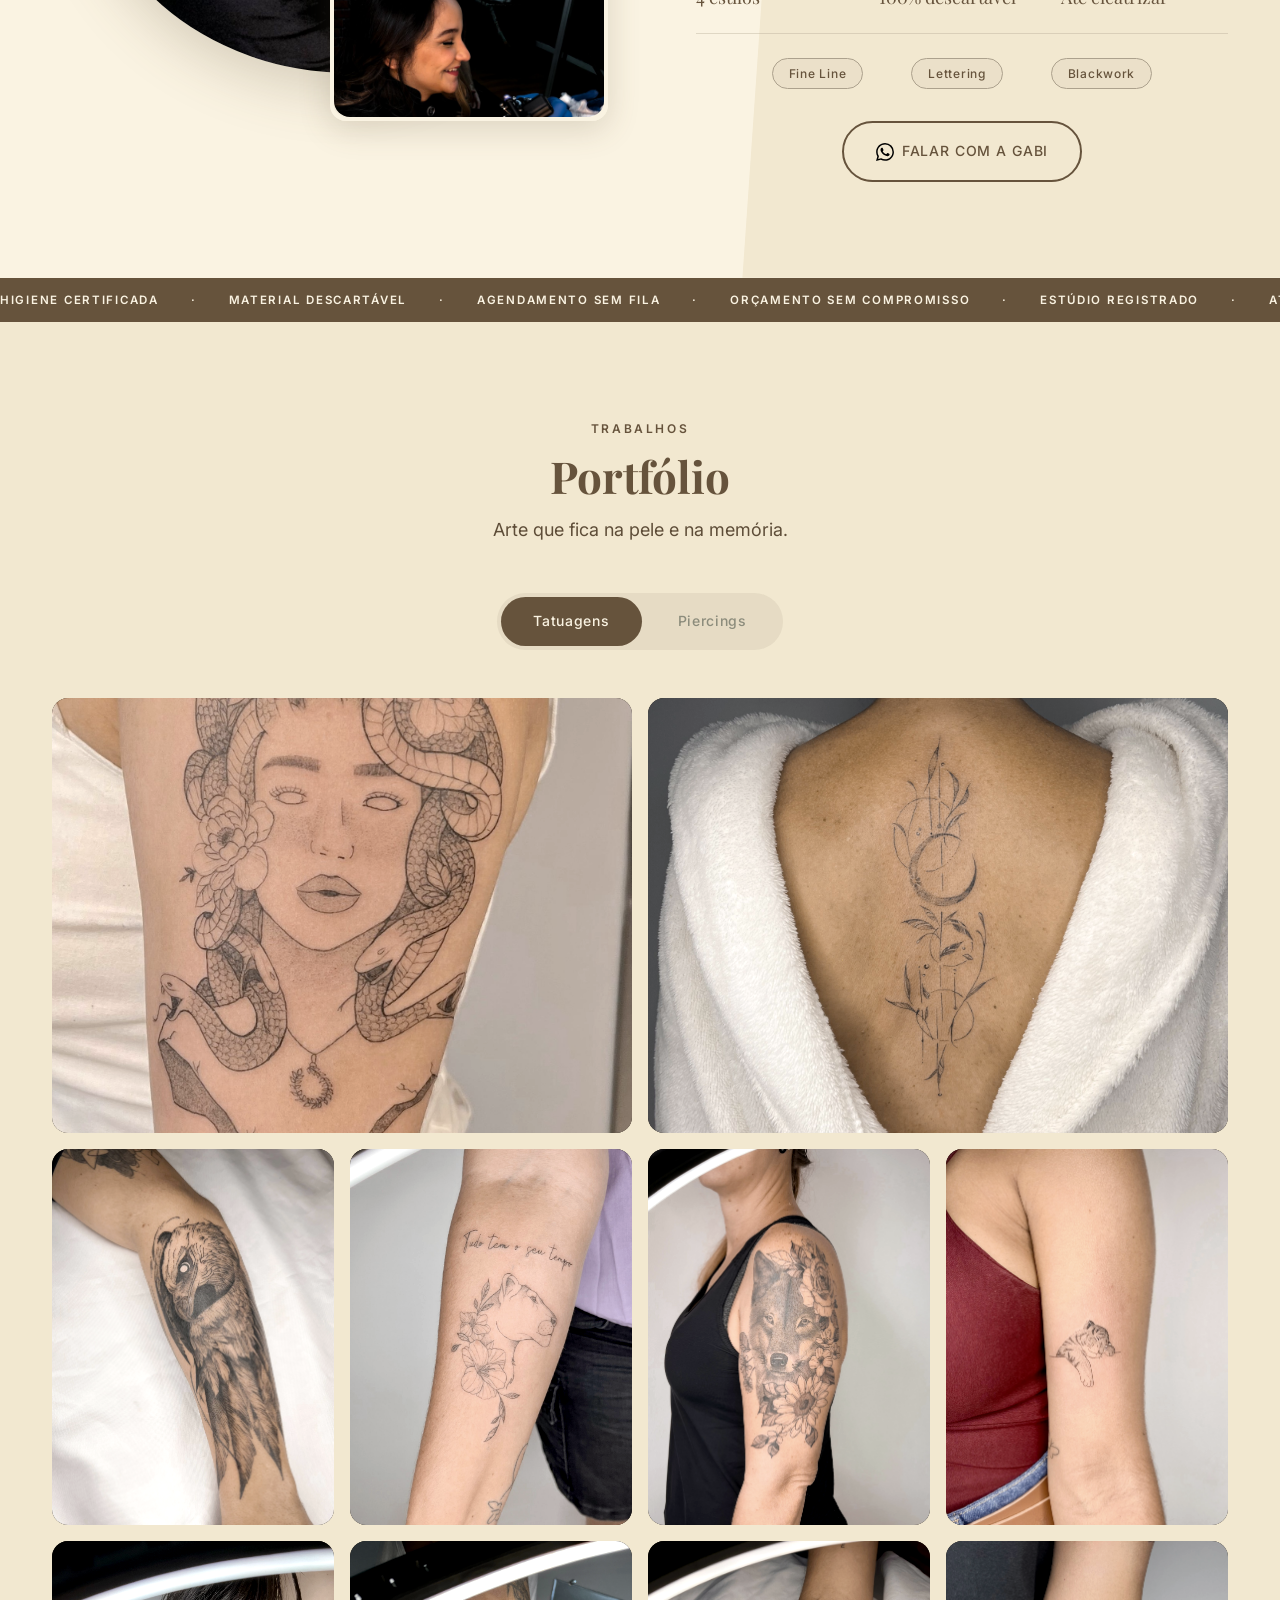
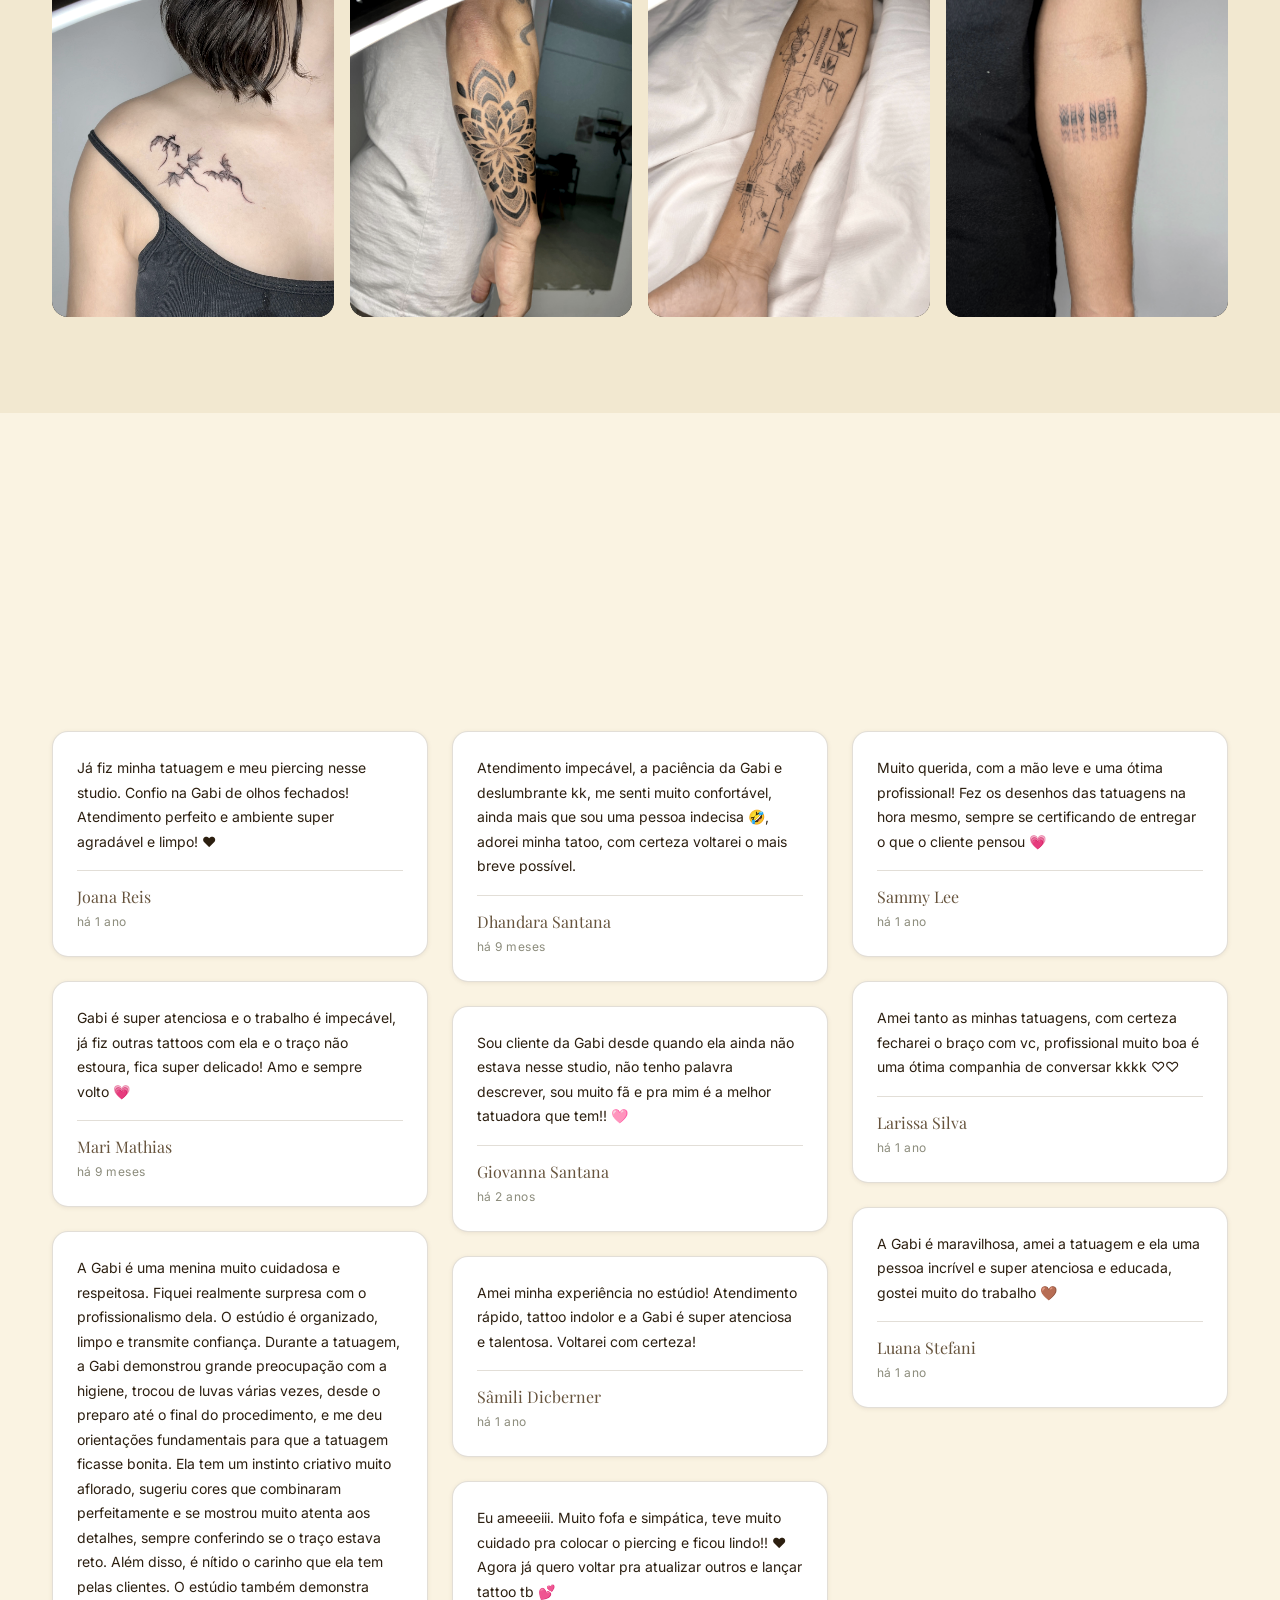
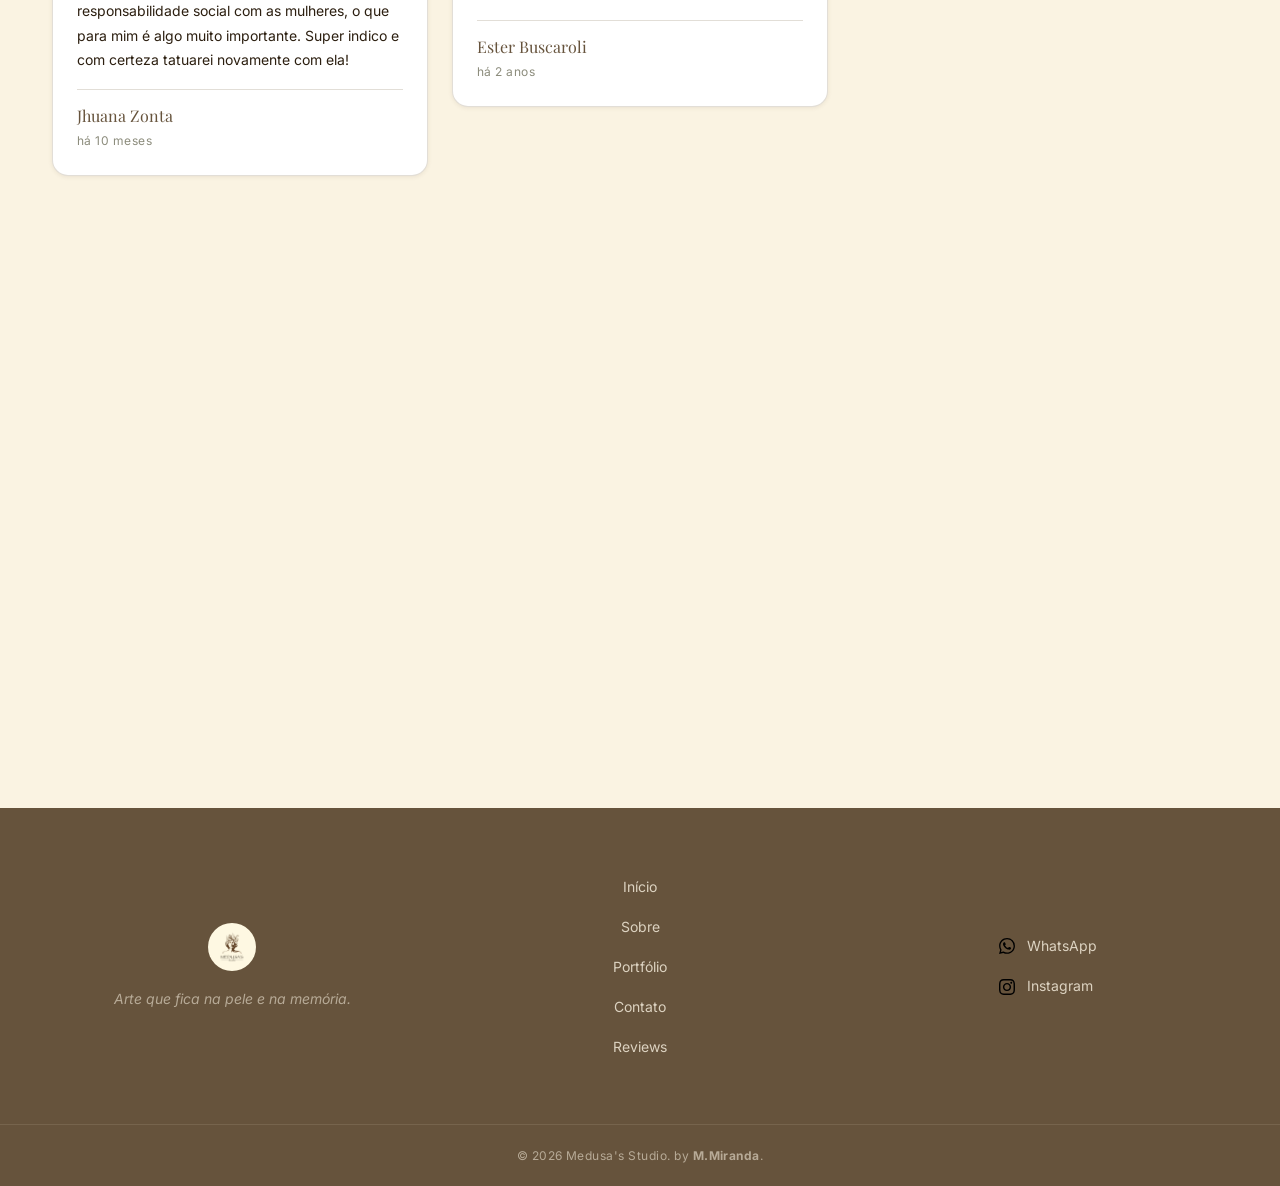
==== commit 3383f2d0: "Substitui o widget Elfsight por avaliações escritas no próprio HTML O widget de reviews de terceiro " ====
--- a/index.html
+++ b/index.html
@@ -39,6 +39,9 @@
     <symbol id="icon-instagram" viewBox="0 0 24 24">
       <path
         d="M12 2.163c3.204 0 3.584.012 4.85.07 3.252.148 4.771 1.691 4.919 4.919.058 1.265.069 1.645.069 4.849 0 3.205-.012 3.584-.069 4.849-.149 3.225-1.664 4.771-4.919 4.919-1.266.058-1.644.07-4.85.07-3.204 0-3.584-.012-4.849-.07-3.26-.149-4.771-1.699-4.919-4.92-.058-1.265-.07-1.644-.07-4.849 0-3.204.013-3.583.07-4.849.149-3.227 1.664-4.771 4.919-4.919 1.266-.057 1.645-.069 4.849-.069zm0-2.163c-3.259 0-3.667.014-4.947.072-4.358.2-6.78 2.618-6.98 6.98-.059 1.281-.073 1.689-.073 4.948 0 3.259.014 3.668.072 4.948.2 4.358 2.618 6.78 6.98 6.98 1.281.058 1.689.072 4.948.072 3.259 0 3.668-.014 4.948-.072 4.354-.2 6.782-2.618 6.979-6.98.059-1.28.073-1.689.073-4.948 0-3.259-.014-3.667-.072-4.947-.196-4.354-2.617-6.78-6.979-6.98-1.281-.059-1.69-.073-4.949-.073zm0 5.838c-3.403 0-6.162 2.759-6.162 6.162s2.759 6.163 6.162 6.163 6.162-2.759 6.162-6.163c0-3.403-2.759-6.162-6.162-6.162zm0 10.162c-2.209 0-4-1.79-4-4 0-2.209 1.791-4 4-4s4 1.791 4 4c0 2.21-1.791 4-4 4zm6.406-11.845c-.796 0-1.441.645-1.441 1.44s.645 1.44 1.441 1.44c.795 0 1.439-.645 1.439-1.44s-.644-1.44-1.439-1.44z" />
+    </symbol>
+    <symbol id="icon-star" viewBox="0 0 24 24">
+      <path d="M12 2.5l2.9 5.88 6.49.95-4.7 4.58 1.11 6.46L12 17.32l-5.8 3.05 1.11-6.46-4.7-4.58 6.49-.95L12 2.5z" />
     </symbol>
   </svg>
 
@@ -496,13 +499,154 @@
     </section>
 
 
-    <!-- Elfsight Google Reviews | Untitled Google Reviews -->
+    <!-- ============================================================
+         AVALIAÇÕES — texto real das avaliações do Google, escrito no
+         próprio HTML. Sem widget de terceiro: nada aqui depende de
+         plano, cota ou CDN externo.
+
+         Para atualizar: copie o texto da avaliação no Google e cole em
+         um novo <li class="review">, seguindo o mesmo formato.
+         A nota e a contagem do topo são conferidas manualmente.
+    ============================================================ -->
     <section class="section reviews" id="reviews" aria-labelledby="reviews-heading">
-      <div class="container reviews__inner">
-        <span class="section__eyebrow">O que dizem sobre o estúdio</span>
-        <h2 class="section__title" id="reviews-heading">Avaliações</h2>
-        <script src="https://elfsightcdn.com/platform.js" async></script>
-        <div class="elfsight-app-6de4e56c-0c9c-4d1e-b8c3-929cb4936dc0" data-elfsight-app-lazy></div>
+      <div class="container">
+
+        <div class="section__header" data-reveal>
+          <span class="section__eyebrow">O que dizem sobre o estúdio</span>
+          <h2 class="section__title" id="reviews-heading">Avaliações</h2>
+
+          <p class="reviews__score">
+            <span class="reviews__stars" role="img" aria-label="Nota 5,0 de 5">
+              <svg width="18" height="18" aria-hidden="true" focusable="false"><use href="#icon-star"></use></svg>
+              <svg width="18" height="18" aria-hidden="true" focusable="false"><use href="#icon-star"></use></svg>
+              <svg width="18" height="18" aria-hidden="true" focusable="false"><use href="#icon-star"></use></svg>
+              <svg width="18" height="18" aria-hidden="true" focusable="false"><use href="#icon-star"></use></svg>
+              <svg width="18" height="18" aria-hidden="true" focusable="false"><use href="#icon-star"></use></svg>
+            </span>
+            <strong>5,0</strong> &middot; 51 avaliações no Google
+          </p>
+
+          <a class="reviews__link" href="https://share.google/kBnSxCoD85EHoPsUg" target="_blank"
+            rel="noopener noreferrer">Ver todas no Google</a>
+        </div>
+
+        <ul class="reviews__grid" role="list">
+
+          <!-- Ordem pensada para o celular, onde os cards viram uma coluna só:
+               as curtas vêm primeiro para o leitor não bater num paredão de
+               texto logo na entrada da seção. -->
+          <li class="review">
+            <figure>
+              <blockquote class="review__text">
+                <p>Já fiz minha tatuagem e meu piercing nesse studio. Confio na Gabi de olhos fechados! Atendimento
+                  perfeito e ambiente super agradável e limpo! ❤️</p>
+              </blockquote>
+              <figcaption class="review__author">Joana Reis <span class="review__when">há 1 ano</span></figcaption>
+            </figure>
+          </li>
+
+          <li class="review">
+            <figure>
+              <blockquote class="review__text">
+                <p>Gabi é super atenciosa e o trabalho é impecável, já fiz outras tattoos com ela e o traço não
+                  estoura, fica super delicado! Amo e sempre volto 💗</p>
+              </blockquote>
+              <figcaption class="review__author">Mari Mathias <span class="review__when">há 9 meses</span></figcaption>
+            </figure>
+          </li>
+
+          <li class="review">
+            <figure>
+              <blockquote class="review__text">
+                <p>A Gabi é uma menina muito cuidadosa e respeitosa. Fiquei realmente surpresa com o profissionalismo
+                  dela. O estúdio é organizado, limpo e transmite confiança. Durante a tatuagem, a Gabi demonstrou
+                  grande preocupação com a higiene, trocou de luvas várias vezes, desde o preparo até o final do
+                  procedimento, e me deu orientações fundamentais para que a tatuagem ficasse bonita. Ela tem um
+                  instinto criativo muito aflorado, sugeriu cores que combinaram perfeitamente e se mostrou muito
+                  atenta aos detalhes, sempre conferindo se o traço estava reto. Além disso, é nítido o carinho que
+                  ela tem pelas clientes. O estúdio também demonstra responsabilidade social com as mulheres, o que
+                  para mim é algo muito importante. Super indico e com certeza tatuarei novamente com ela!</p>
+              </blockquote>
+              <figcaption class="review__author">Jhuana Zonta <span class="review__when">há 10 meses</span></figcaption>
+            </figure>
+          </li>
+
+          <li class="review">
+            <figure>
+              <blockquote class="review__text">
+                <p>Atendimento impecável, a paciência da Gabi e deslumbrante kk, me senti muito confortável, ainda
+                  mais que sou uma pessoa indecisa 🤣, adorei minha tatoo, com certeza voltarei o mais breve
+                  possível.</p>
+              </blockquote>
+              <figcaption class="review__author">Dhandara Santana <span class="review__when">há 9 meses</span>
+              </figcaption>
+            </figure>
+          </li>
+
+          <li class="review">
+            <figure>
+              <blockquote class="review__text">
+                <p>Sou cliente da Gabi desde quando ela ainda não estava nesse studio, não tenho palavra descrever,
+                  sou muito fã e pra mim é a melhor tatuadora que tem!! 🩷</p>
+              </blockquote>
+              <figcaption class="review__author">Giovanna Santana <span class="review__when">há 2 anos</span>
+              </figcaption>
+            </figure>
+          </li>
+
+          <li class="review">
+            <figure>
+              <blockquote class="review__text">
+                <p>Amei minha experiência no estúdio! Atendimento rápido, tattoo indolor e a Gabi é super atenciosa e
+                  talentosa. Voltarei com certeza!</p>
+              </blockquote>
+              <figcaption class="review__author">Sâmili Dicberner <span class="review__when">há 1 ano</span>
+              </figcaption>
+            </figure>
+          </li>
+
+          <li class="review">
+            <figure>
+              <blockquote class="review__text">
+                <p>Eu ameeeiii. Muito fofa e simpática, teve muito cuidado pra colocar o piercing e ficou lindo!! ❤️
+                  Agora já quero voltar pra atualizar outros e lançar tattoo tb 💕</p>
+              </blockquote>
+              <figcaption class="review__author">Ester Buscaroli <span class="review__when">há 2 anos</span>
+              </figcaption>
+            </figure>
+          </li>
+
+          <li class="review">
+            <figure>
+              <blockquote class="review__text">
+                <p>Muito querida, com a mão leve e uma ótima profissional! Fez os desenhos das tatuagens na hora
+                  mesmo, sempre se certificando de entregar o que o cliente pensou 💗</p>
+              </blockquote>
+              <figcaption class="review__author">Sammy Lee <span class="review__when">há 1 ano</span></figcaption>
+            </figure>
+          </li>
+
+          <li class="review">
+            <figure>
+              <blockquote class="review__text">
+                <p>Amei tanto as minhas tatuagens, com certeza fecharei o braço com vc, profissional muito boa é uma
+                  ótima companhia de conversar kkkk ♡♡</p>
+              </blockquote>
+              <figcaption class="review__author">Larissa Silva <span class="review__when">há 1 ano</span></figcaption>
+            </figure>
+          </li>
+
+          <li class="review">
+            <figure>
+              <blockquote class="review__text">
+                <p>A Gabi é maravilhosa, amei a tatuagem e ela uma pessoa incrível e super atenciosa e educada,
+                  gostei muito do trabalho 🤎</p>
+              </blockquote>
+              <figcaption class="review__author">Luana Stefani <span class="review__when">há 1 ano</span></figcaption>
+            </figure>
+          </li>
+
+        </ul>
       </div>
     </section>
 
@@ -635,7 +779,9 @@
         </svg>
       </button>
       <figure class="modal__figure">
-        <img src="" alt="" class="modal__image" id="modal-img">
+        <!-- Sem atributo src: um src="" faz o browser requisitar a própria
+             página como se fosse imagem. O JS define o src ao abrir o modal. -->
+        <img alt="" class="modal__image" id="modal-img">
         <figcaption class="modal__caption" id="modal-caption"></figcaption>
       </figure>
     </div>
--- a/css/style.css
+++ b/css/style.css
@@ -1132,18 +1132,108 @@
    ============================================================ */
 
 .reviews {
-  /* Ocupa largura total dentro do container, não centraliza */
   width: 100%;
   padding-block: var(--sp-20);
 }
 
-.reviews__inner {
-  /* Centraliza o container para o grid não colar na borda */
-  margin-inline: auto;
-  display: flex;
+/* — Resumo da nota, no topo da seção — */
+.reviews__score {
+  display: flex;
+  flex-wrap: wrap;
   align-items: center;
   justify-content: center;
-  flex-direction: column;
+  gap: var(--sp-2);
+  margin-top: var(--sp-2);
+  font-size: var(--text-sm);
+  color: var(--color-text-muted);
+}
+
+.reviews__score strong {
+  font-family: var(--font-serif);
+  font-size: var(--text-lg);
+  color: var(--color-primary);
+}
+
+.reviews__stars {
+  display: inline-flex;
+  gap: 2px;
+  color: var(--color-primary);
+  fill: currentColor;
+}
+
+.reviews__link {
+  display: inline-flex;
+  align-items: center;
+  min-height: 44px;
+  margin-top: var(--sp-2);
+  font-size: var(--text-sm);
+  font-weight: 500;
+  color: var(--color-primary);
+  border-bottom: 1px solid var(--color-secondary);
+  transition: color var(--t-fast), border-color var(--t-fast);
+}
+
+.reviews__link:hover {
+  color: var(--color-accent);
+  border-color: var(--color-accent);
+}
+
+/* — Grade das avaliações —
+   Colunas CSS em vez de grid: os textos têm tamanhos muito diferentes
+   (de uma linha a um parágrafo longo) e as colunas acomodam isso sozinhas,
+   sem buraco e sem JavaScript. */
+.reviews__grid {
+  columns: 3;
+  column-gap: var(--sp-6);
+  margin-top: var(--sp-10);
+}
+
+.review {
+  /* Impede que um card seja partido no meio entre duas colunas. */
+  break-inside: avoid;
+  page-break-inside: avoid;
+  margin-bottom: var(--sp-6);
+  padding: var(--sp-6);
+  background: var(--color-white);
+  border: 1px solid var(--color-border);
+  border-radius: var(--r-lg);
+  box-shadow: var(--shadow-sm);
+  transition: transform var(--t-med), box-shadow var(--t-med);
+}
+
+.review:hover {
+  transform: translateY(-3px);
+  box-shadow: var(--shadow-md);
+}
+
+.review__text {
+  /* <blockquote> tem margem por padrão em alguns navegadores. */
+  margin: 0;
+  font-size: var(--text-sm);
+  line-height: 1.75;
+  color: var(--color-text);
+  text-wrap: pretty;
+}
+
+.review__text p {
+  margin: 0;
+}
+
+.review__author {
+  margin-top: var(--sp-4);
+  padding-top: var(--sp-3);
+  border-top: 1px solid var(--color-border);
+  font-family: var(--font-serif);
+  font-size: var(--text-base);
+  color: var(--color-primary);
+}
+
+.review__when {
+  display: block;
+  font-family: var(--font-sans);
+  font-size: var(--text-xs);
+  color: var(--color-neutral);
+  letter-spacing: 0.04em;
 }
 
 /* ============================================================
@@ -1576,6 +1666,11 @@
     margin-bottom: 0;
   }
 
+  /* Avaliações: uma coluna só no celular */
+  .reviews__grid {
+    columns: 1;
+  }
+
   /* Portfolio */
   .portfolio__item--featured {
     grid-column: span 1;
@@ -1629,6 +1724,11 @@
 
   .about__content {
     padding-inline-start: var(--sp-4);
+  }
+
+  /* Avaliações: 2 colunas no tablet */
+  .reviews__grid {
+    columns: 2;
   }
 
   /* Portfólio: 3 colunas no tablet */
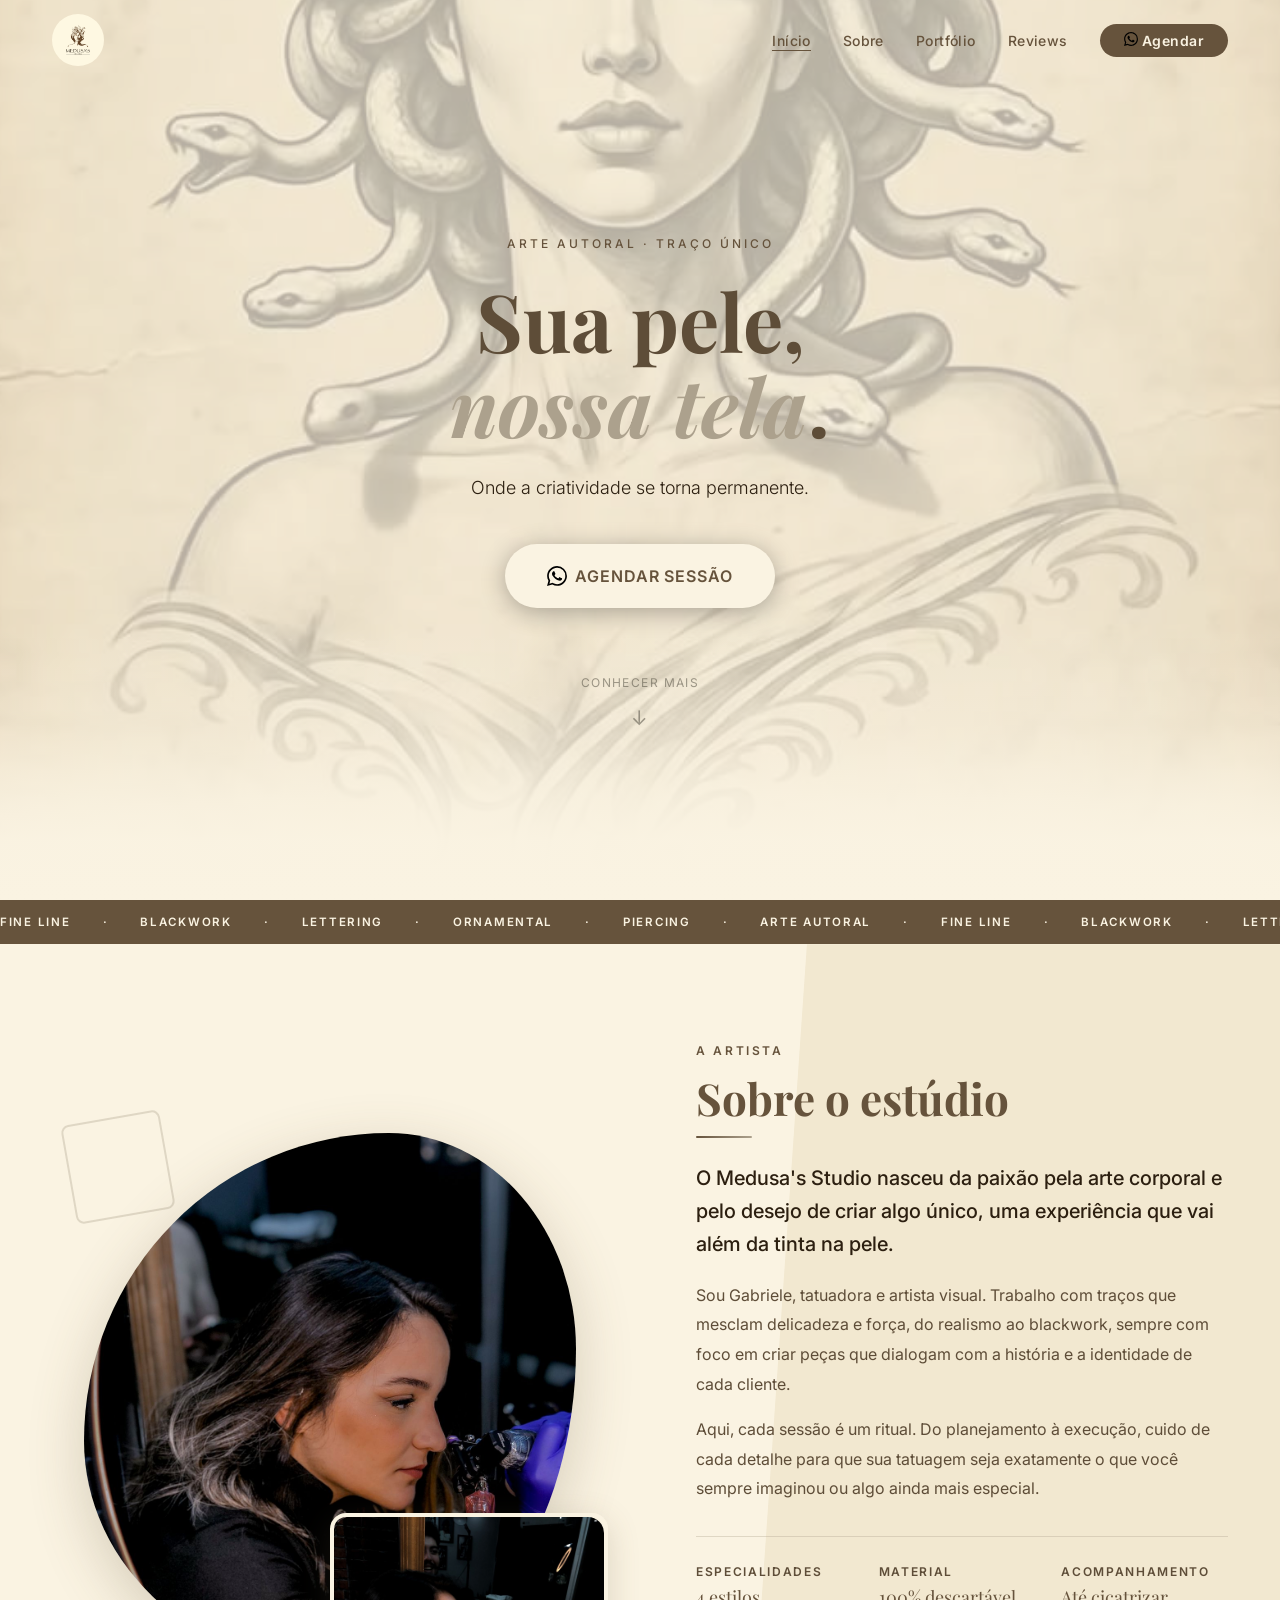
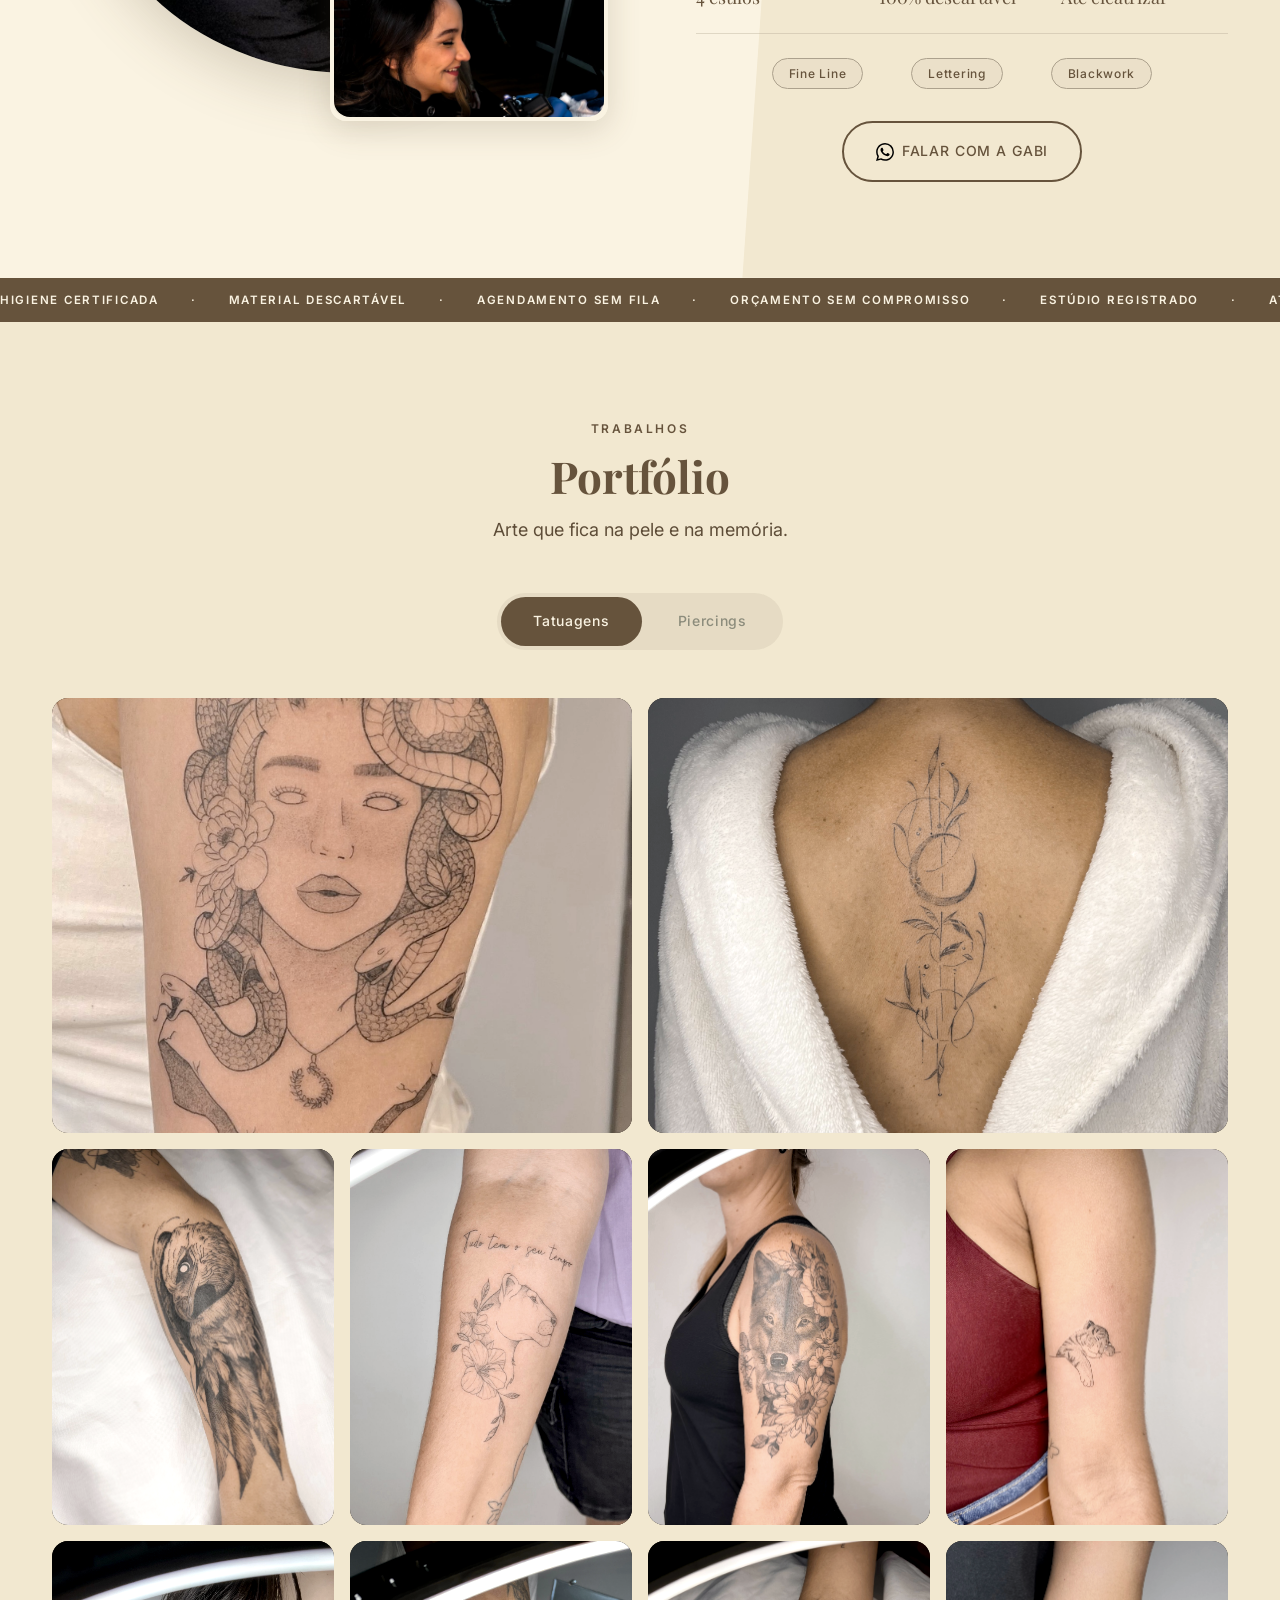
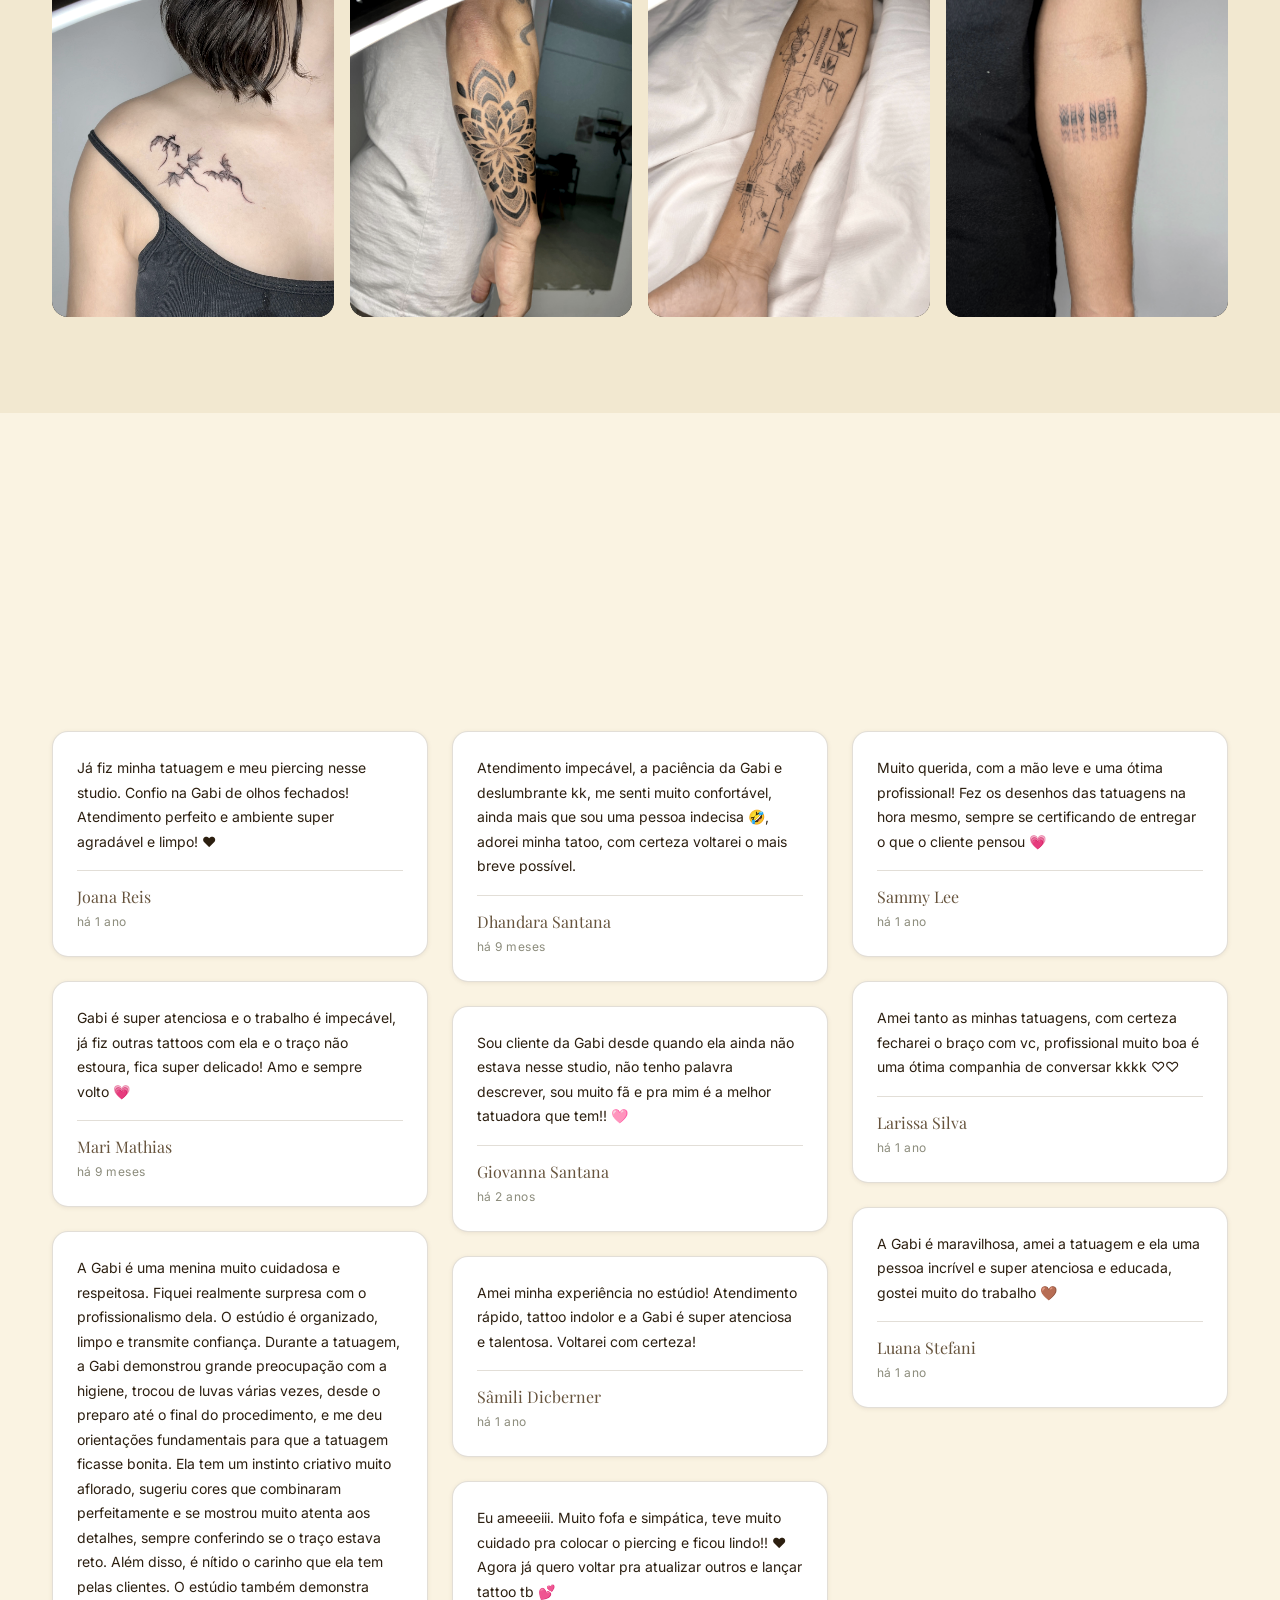
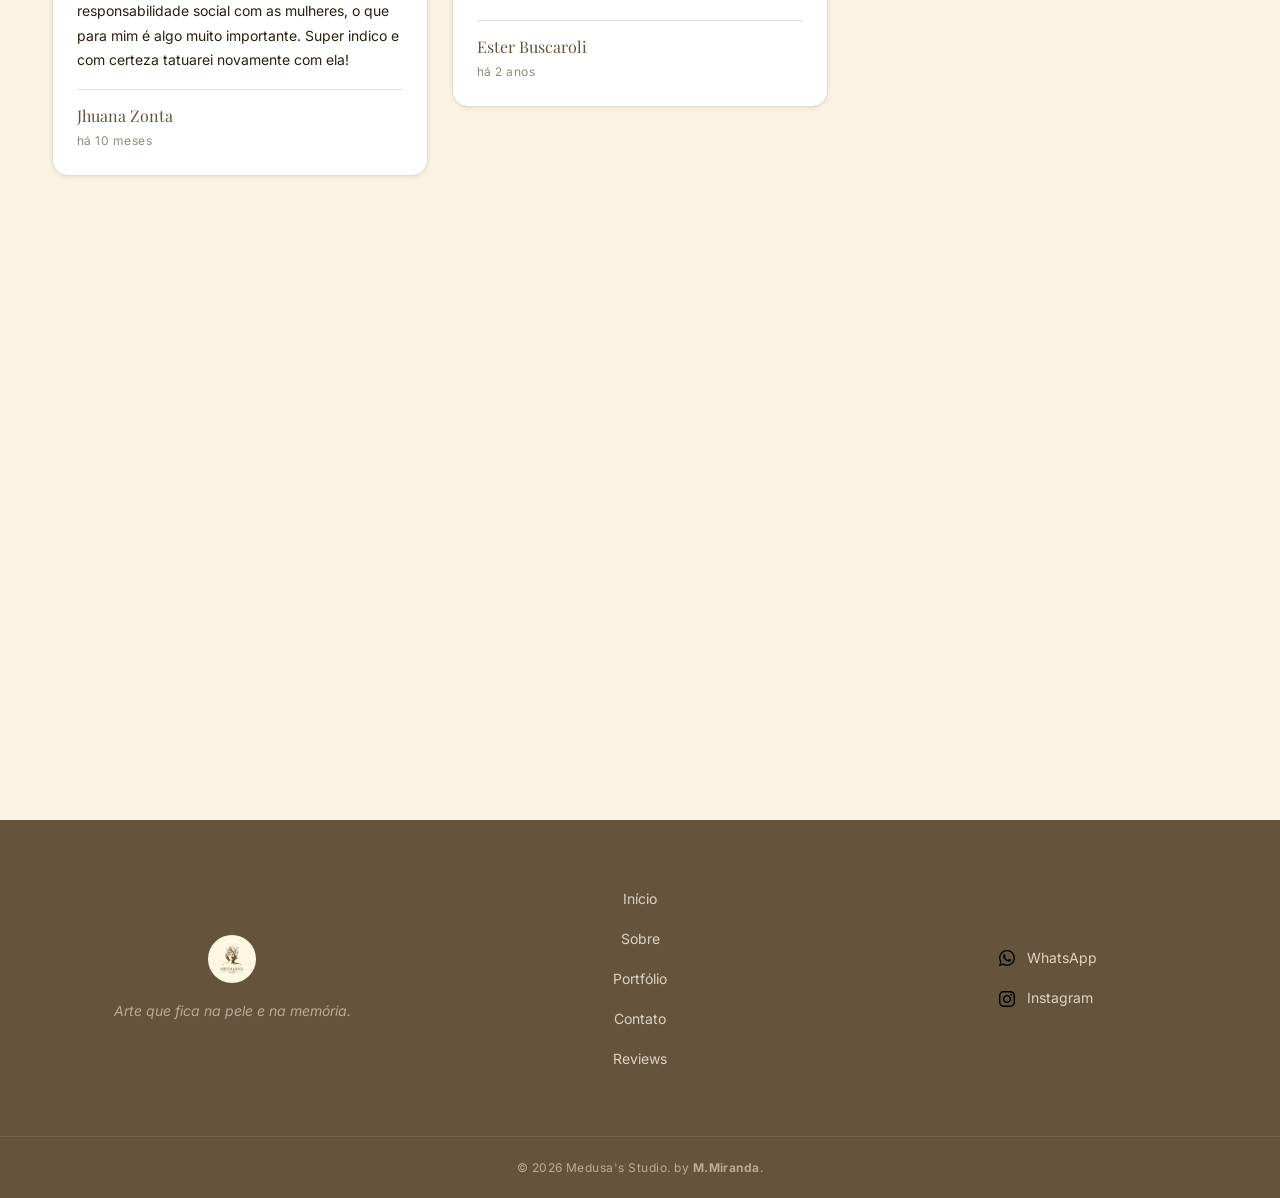
==== commit e6cb225a: "Fecha a base do hero num degradê e camufla a marca d'água do vídeo O vídeo tem uma marca d'água em f" ====
--- a/index.html
+++ b/index.html
@@ -109,7 +109,13 @@
         aria-hidden="true" tabindex="-1" class="hero-video">
         <source src="video/hero.mp4" type="video/mp4">
       </video>
-      <div class="absolute inset-0 hero-gradient" aria-hidden="true"></div>
+      <div class="hero-gradient" aria-hidden="true"></div>
+
+      <!-- Degradê que fecha o hero na cor do site. Serve de acabamento e, de
+           quebra, camufla a marca d'água que o vídeo tem no canto inferior
+           direito (só aparece em tela de celular: em tablet e desktop o corte
+           vertical do `cover` já a deixa de fora). -->
+      <div class="hero-fade" aria-hidden="true"></div>
 
       <!-- Conteúdo centralizado -->
       <div class="container hero__content">
--- a/css/style.css
+++ b/css/style.css
@@ -592,15 +592,41 @@
   background: rgba(250, 243, 226, 0.72);
 }
 
+/* Fecha a base do hero na cor do site.
+   A marca d'água do vídeo fica a ~93% da altura, e o indicador "conhecer
+   mais" termina a ~83%: por isso o degradê só começa a pesar depois disso.
+   Fica atrás de .hero__content (z-index 1), então cobre o vídeo sem lavar
+   o texto. */
+.hero-fade {
+  position: absolute;
+  inset-inline: 0;
+  bottom: 0;
+  height: 30%;
+  z-index: 0;
+  pointer-events: none;
+  background: linear-gradient(to bottom,
+      rgba(250, 243, 226, 0) 0%,
+      rgba(250, 243, 226, 0.35) 38%,
+      rgba(250, 243, 226, 0.80) 62%,
+      rgba(250, 243, 226, 0.97) 78%,
+      var(--color-bg) 100%);
+}
+
 .hero-video {
   position: absolute;
   inset: 0;
   width: 100%;
   height: 100%;
   object-fit: cover;
-  object-position: center right;
   z-index: 0;
   opacity: 1;
+  /* O vídeo é retrato (720x1280). Numa tela de celular, também retrato, o
+     `cover` sobra na largura e precisa cortar as laterais — com
+     `object-position: right` o corte saía todo do lado esquerdo e a Medusa
+     ficava deslocada. Centralizado, o corte fica dividido nos dois lados.
+     No desktop a caixa é larga e o corte é vertical, então o eixo
+     horizontal não muda nada lá. */
+  object-position: center;
   /* Sem blur: o vídeo aparece nítido. saturate/brightness são mantidos —
      é o brightness que garante contraste do texto sobre o véu creme. */
   filter: saturate(0.9) brightness(1.1);
@@ -1253,6 +1279,16 @@
   text-align: center;
   max-width: 680px;
   margin-inline: auto;
+}
+
+/* .section__eyebrow é um flex container. Num pai de bloco ele ocupa a linha
+   inteira e o texto encosta à esquerda — só o título ao lado obedecia ao
+   text-align: center. Tornando este bloco um flex column centralizado, o
+   eyebrow encolhe até o conteúdo e alinha junto com o resto. */
+.contact__info {
+  display: flex;
+  flex-direction: column;
+  align-items: center;
 }
 
 .contact__description {
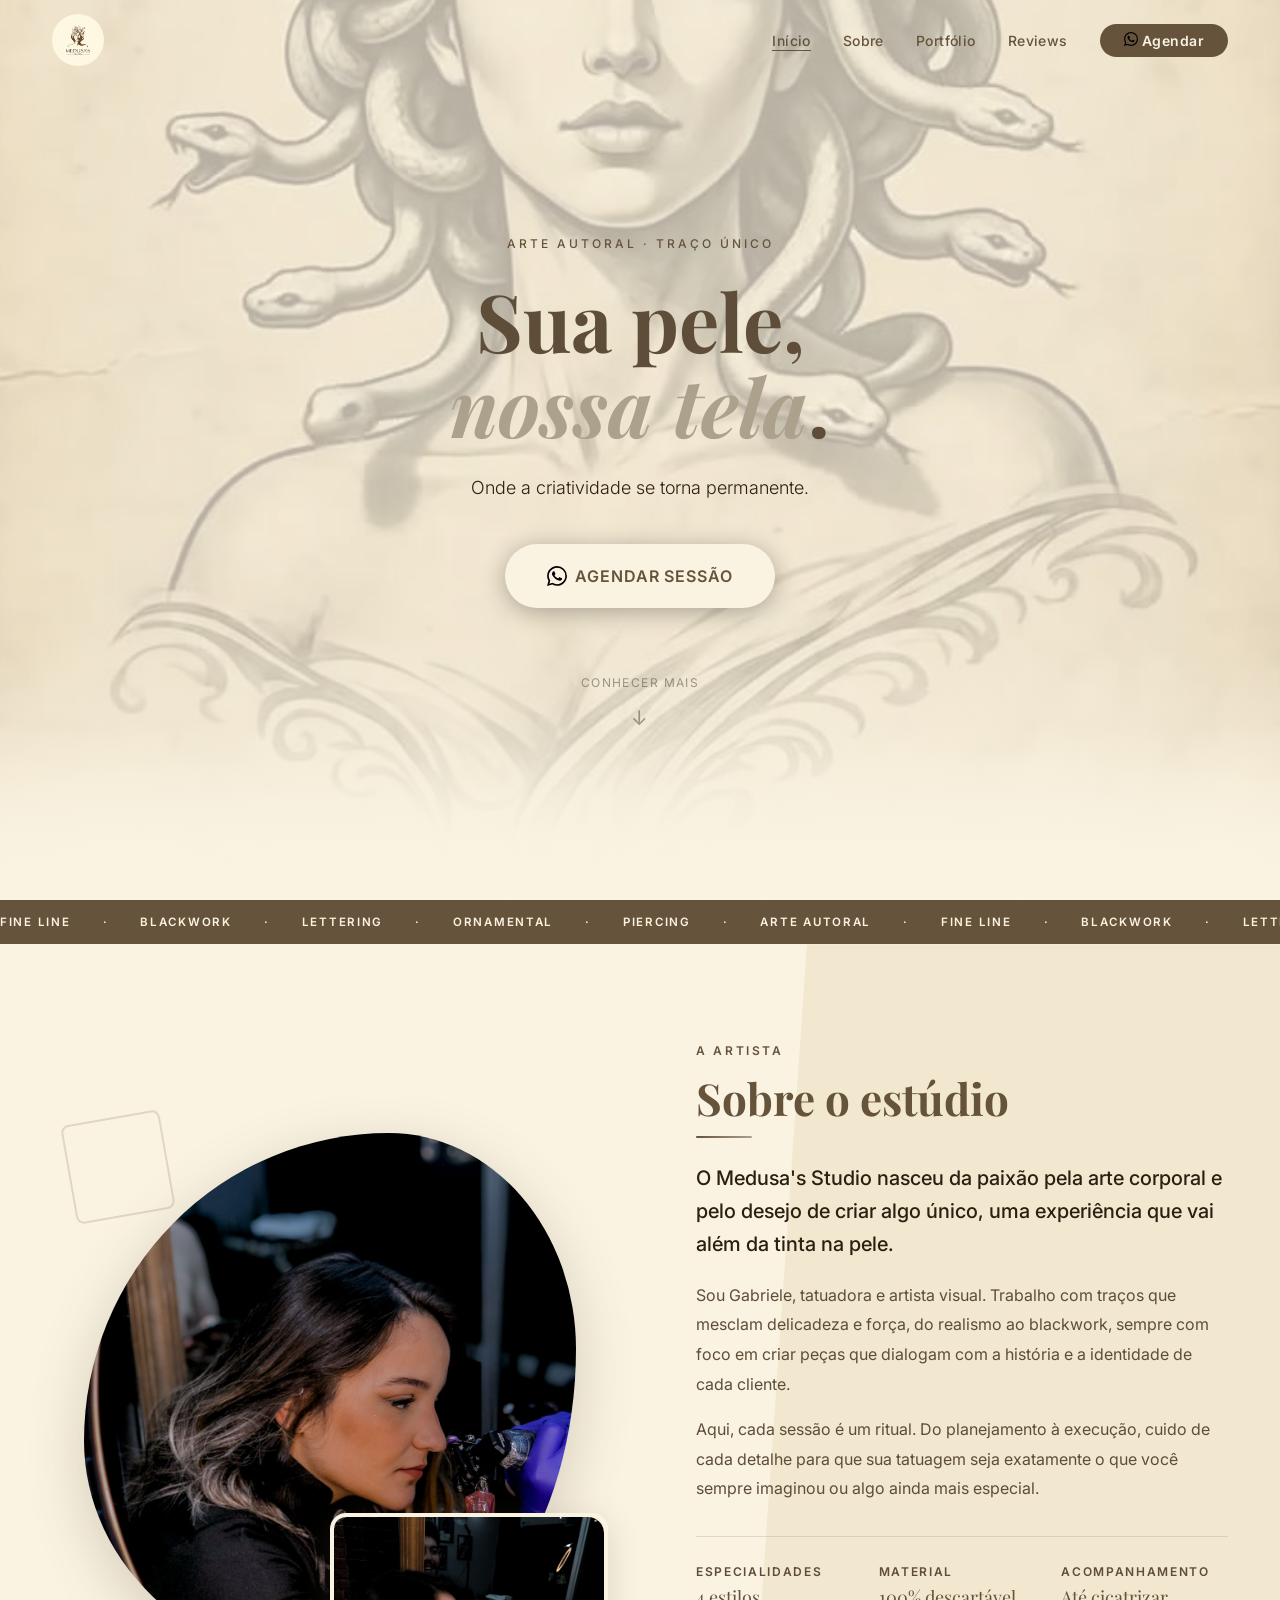
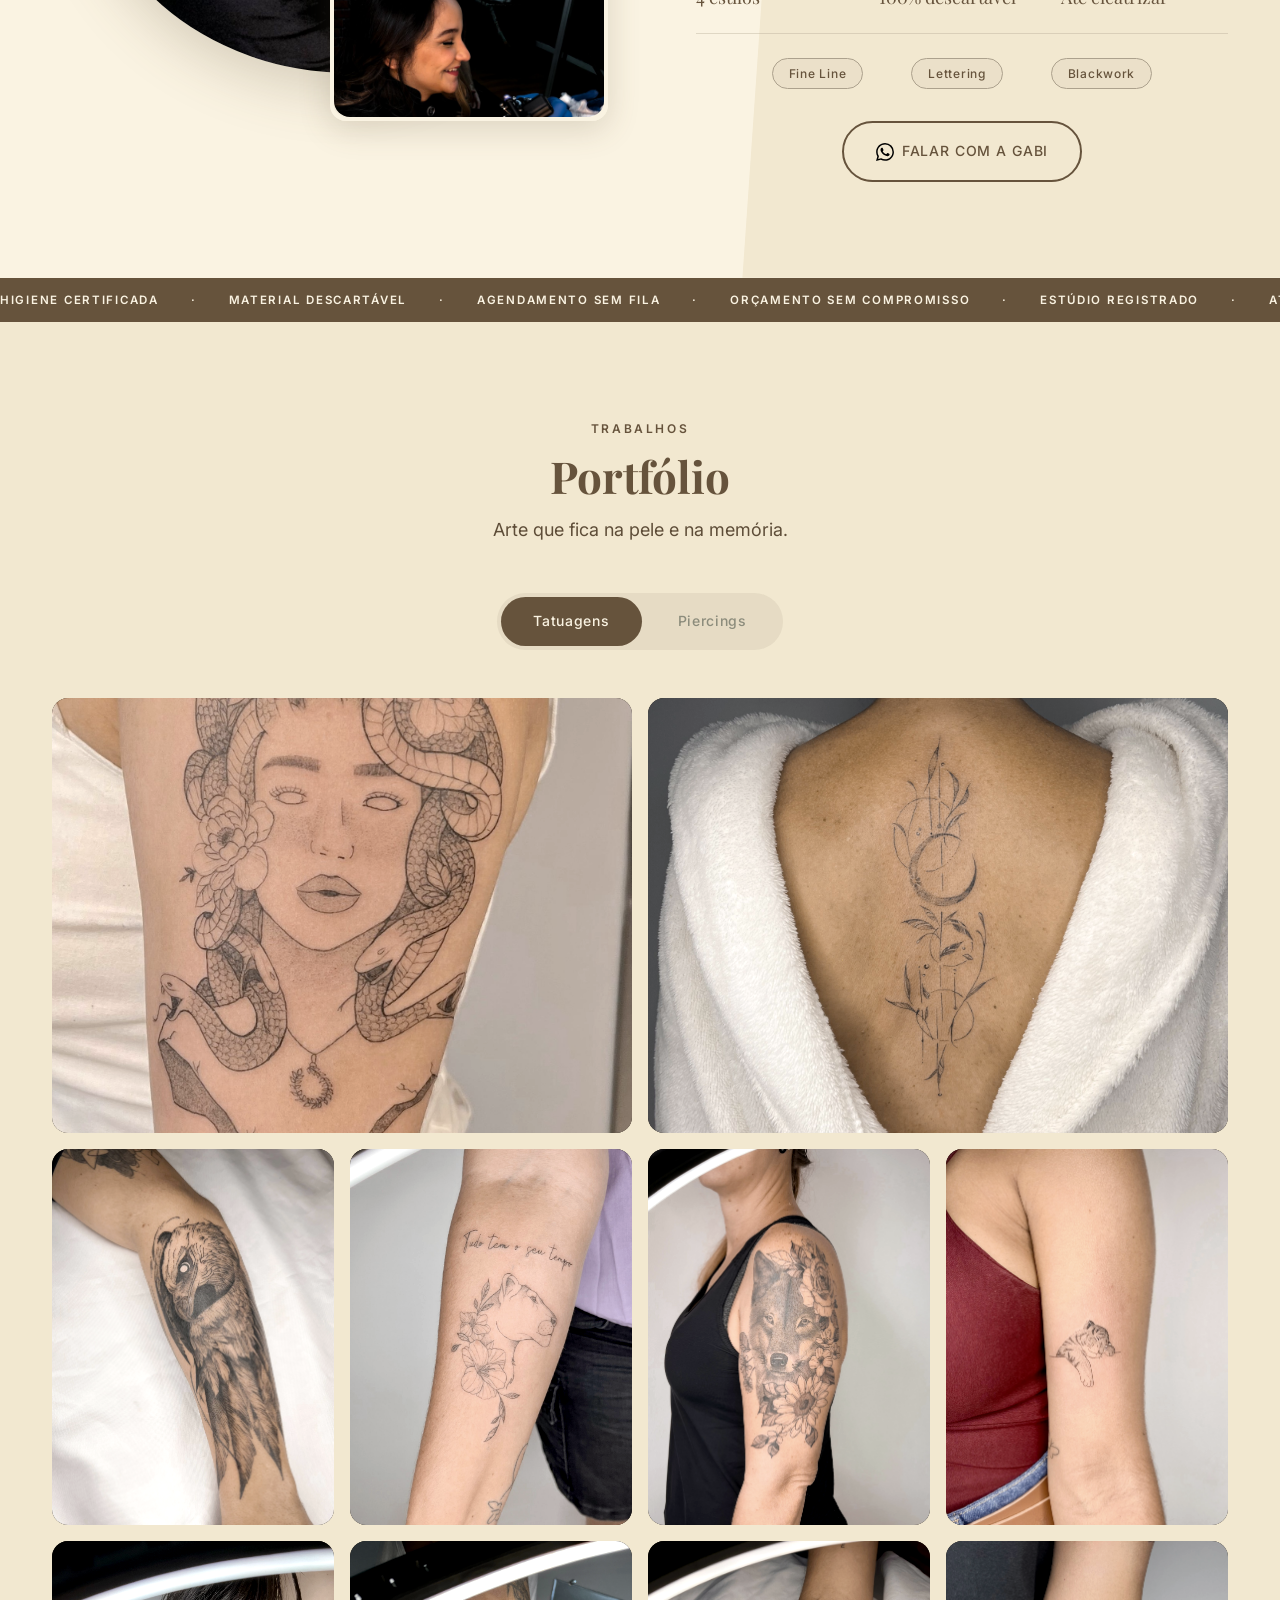
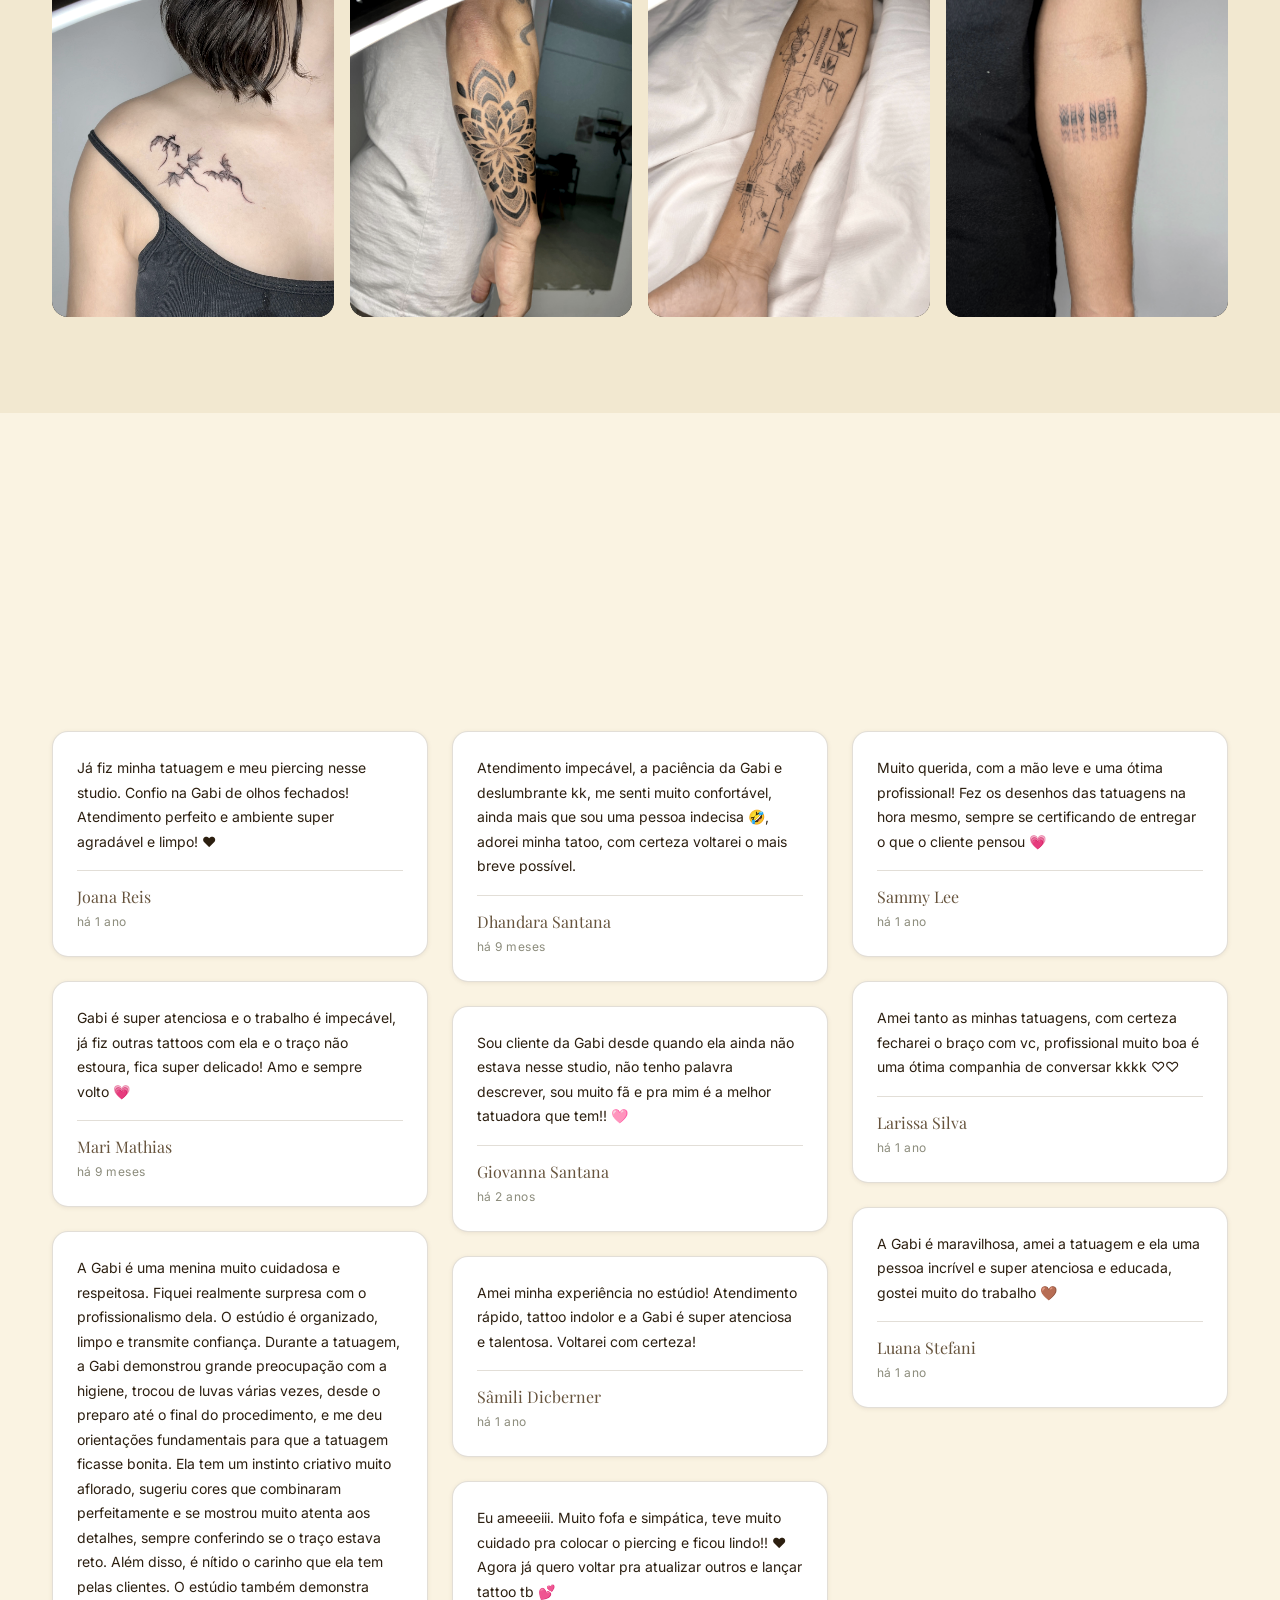
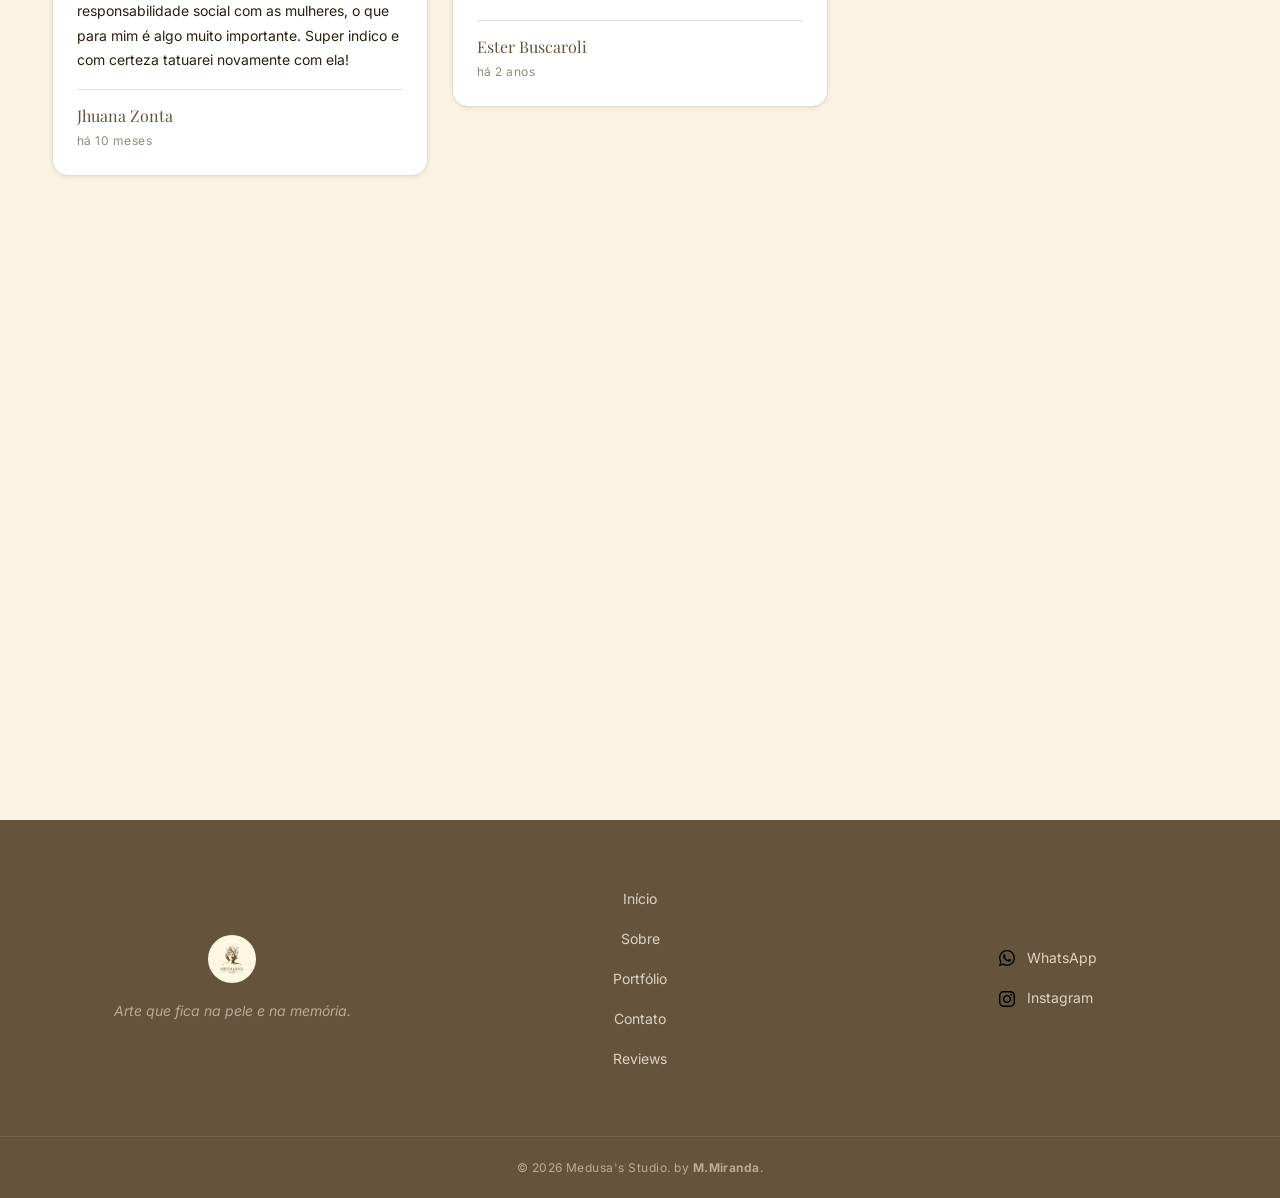
==== commit 1529bb61: "Remove a marca d'água do próprio vídeo em vez de só camuflá-la O degradê da base do hero não bastou:" ====
--- a/index.html
+++ b/index.html
@@ -105,9 +105,13 @@
       <!-- Vídeo sem faixa de áudio (o loop é mudo) e recomprimido: 2,2 MB -> 828 KB.
            O poster segura o hero enquanto o vídeo baixa. Decorativo: não é
            anunciado por leitor de tela nem entra na ordem de foco. -->
-      <video autoplay muted loop playsinline preload="metadata" poster="video/hero-poster.jpg"
+      <!-- O ?v= força o navegador a baixar de novo quando o arquivo muda.
+           O GitHub Pages manda Cache-Control: max-age=600 e não deixa alterar
+           header, então sem isso um visitante fica até 10 min com a versão
+           antiga em cache. Incremente ao trocar o vídeo ou o poster. -->
+      <video autoplay muted loop playsinline preload="metadata" poster="video/hero-poster.jpg?v=2"
         aria-hidden="true" tabindex="-1" class="hero-video">
-        <source src="video/hero.mp4" type="video/mp4">
+        <source src="video/hero.mp4?v=2" type="video/mp4">
       </video>
       <div class="hero-gradient" aria-hidden="true"></div>
 
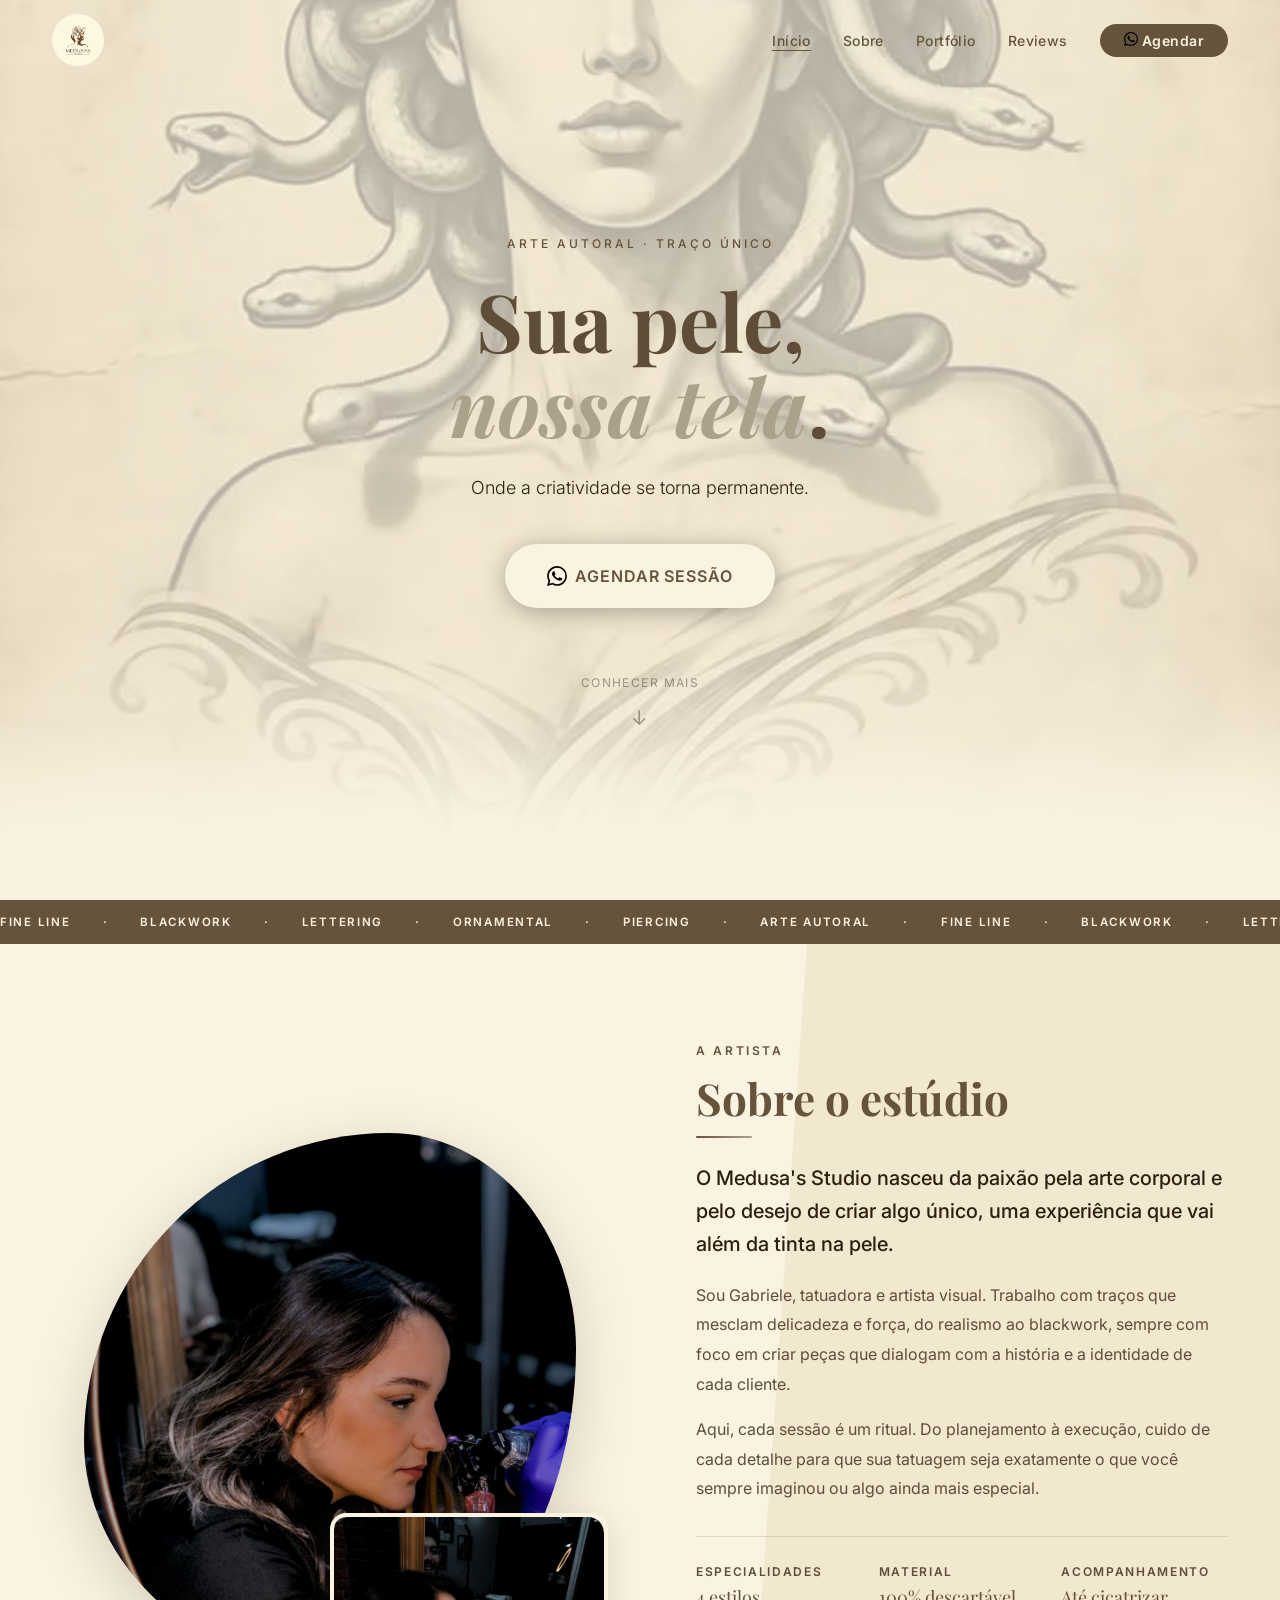
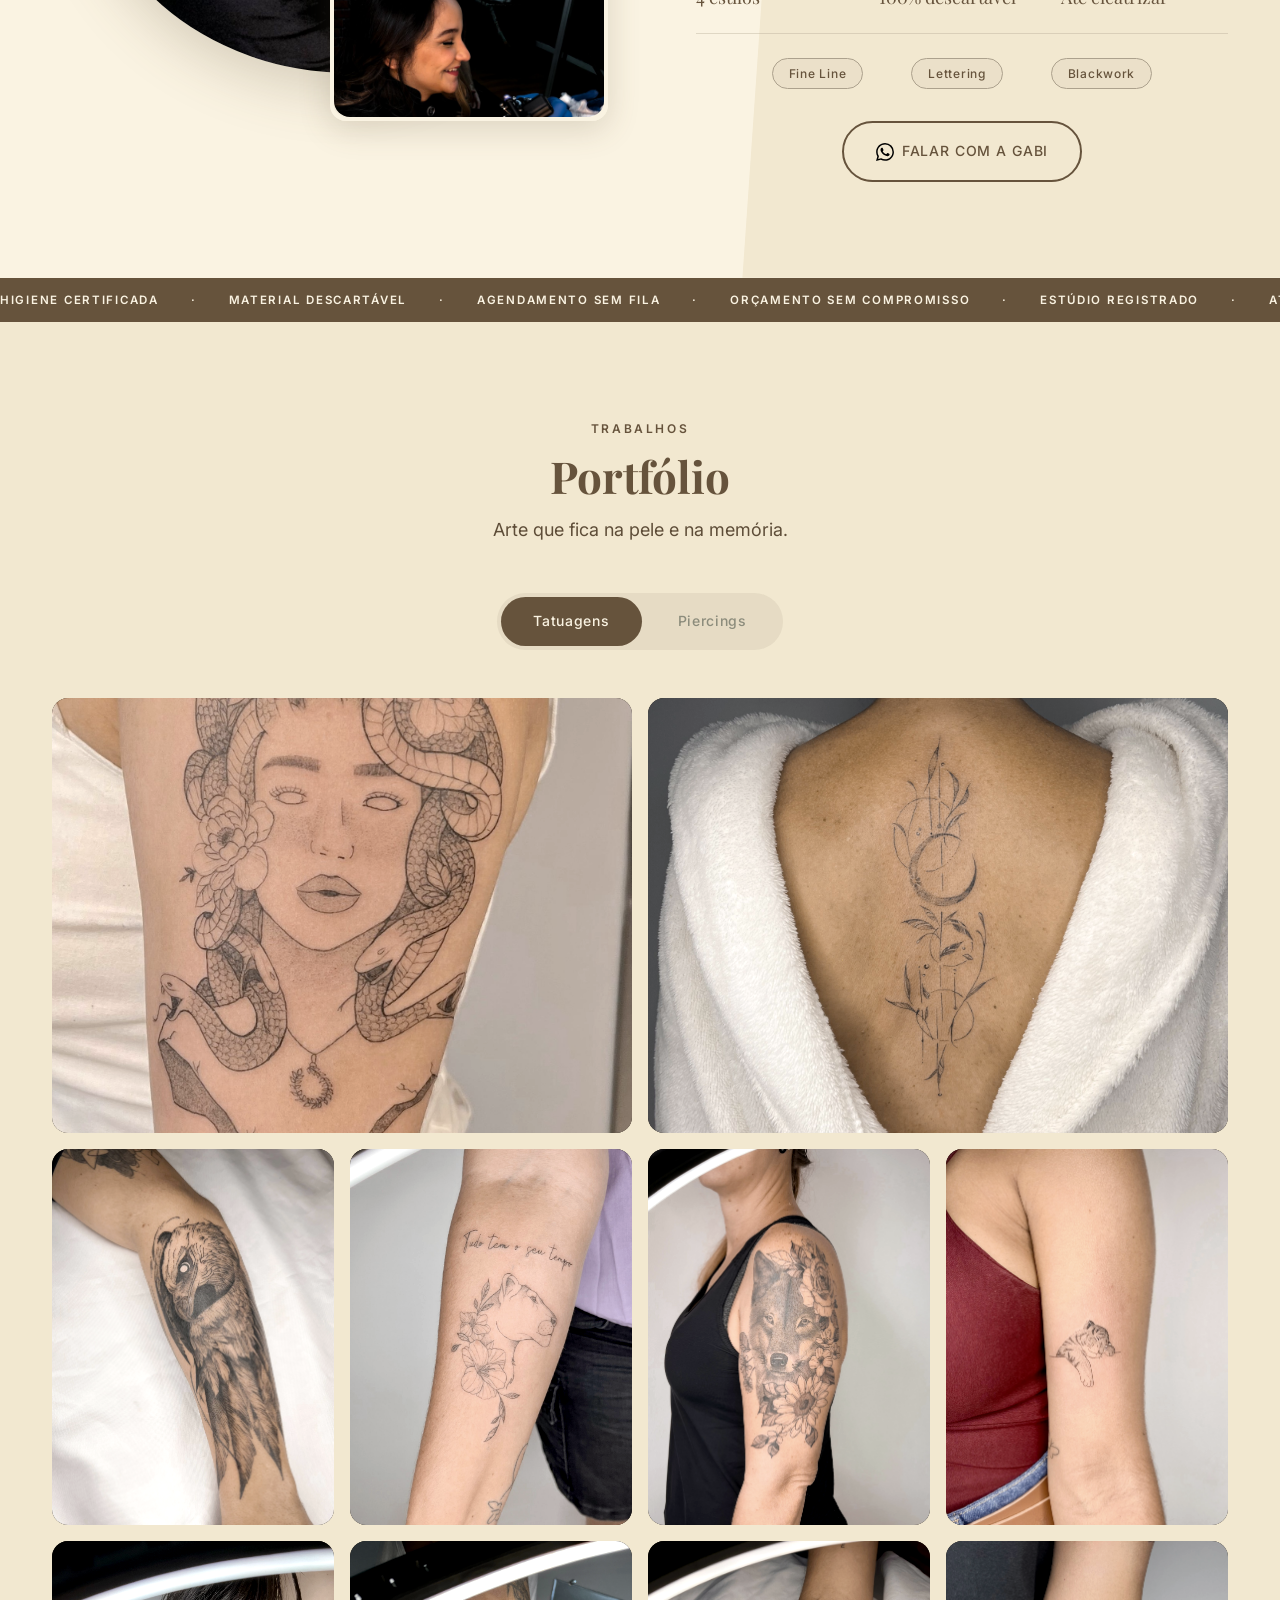
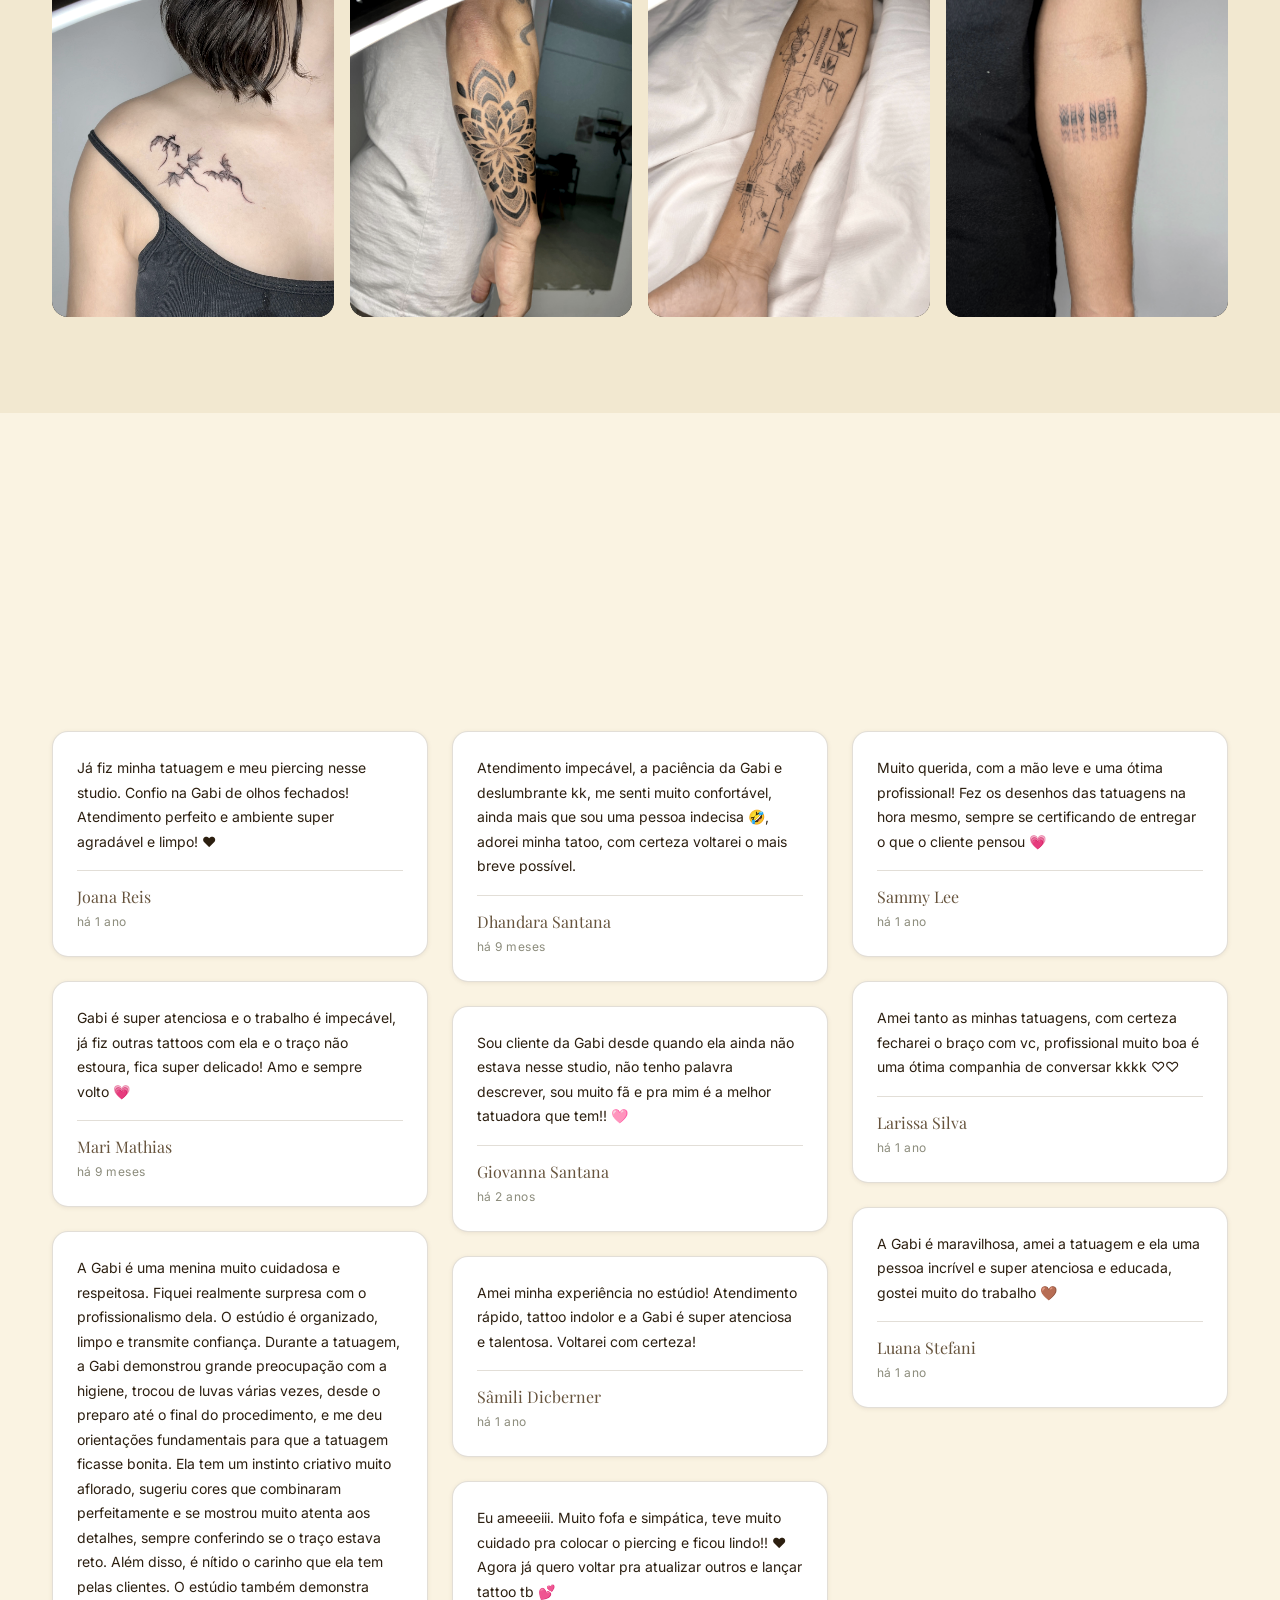
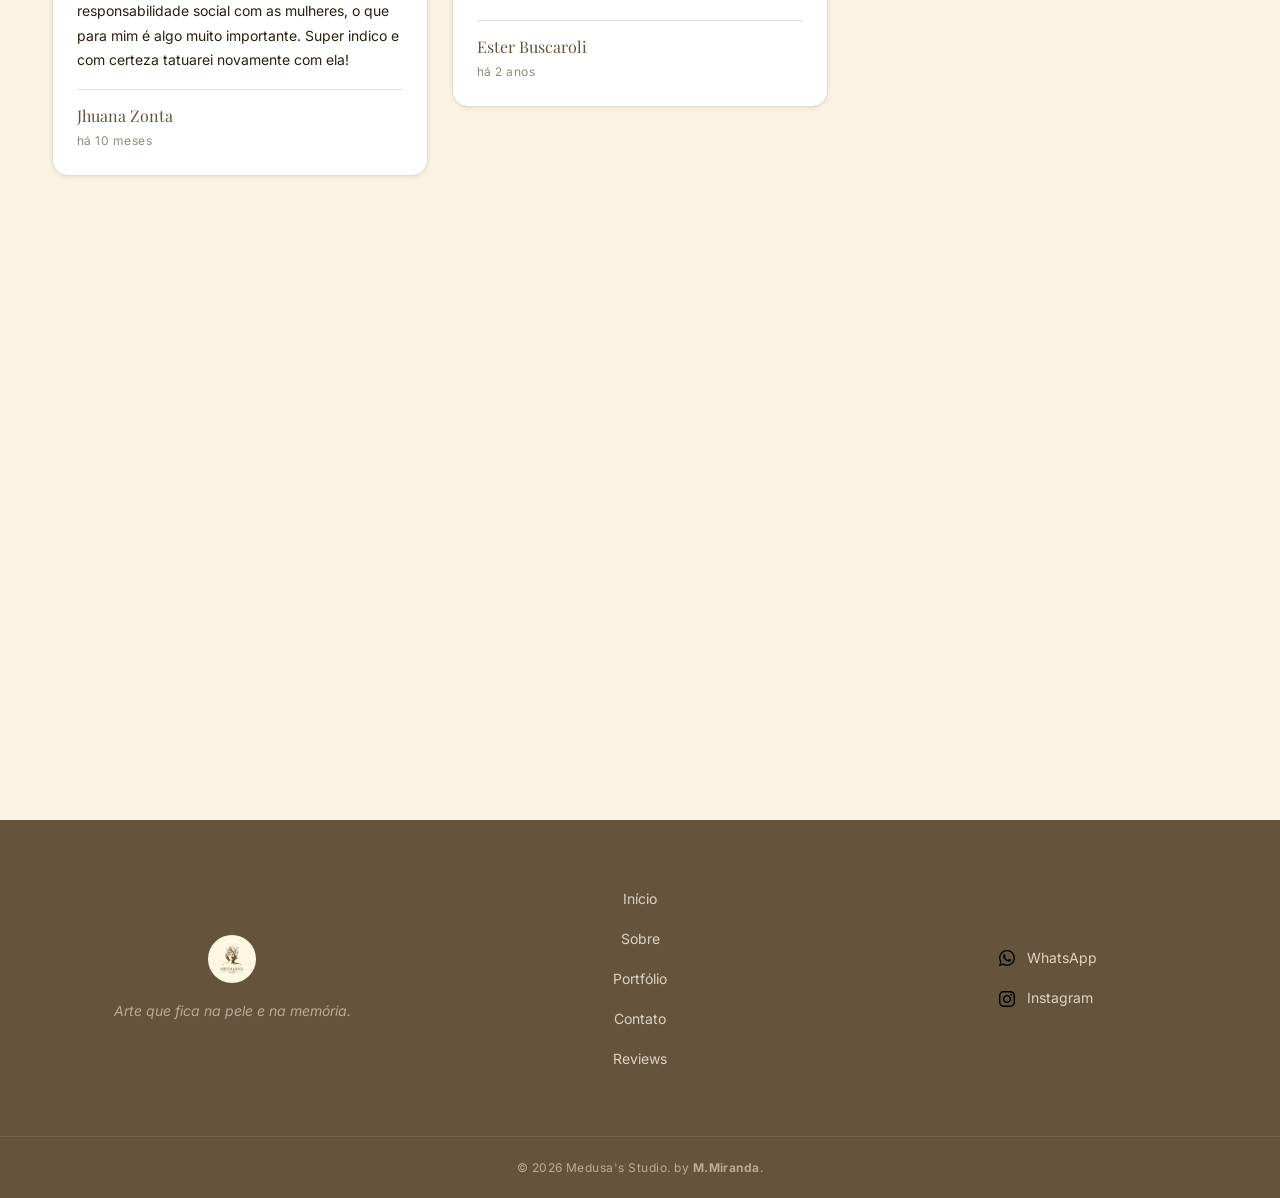
==== commit 7ec6b487: "Update index.html" ====
--- a/index.html
+++ b/index.html
@@ -109,8 +109,8 @@
            O GitHub Pages manda Cache-Control: max-age=600 e não deixa alterar
            header, então sem isso um visitante fica até 10 min com a versão
            antiga em cache. Incremente ao trocar o vídeo ou o poster. -->
-      <video autoplay muted loop playsinline preload="metadata" poster="video/hero-poster.jpg?v=2"
-        aria-hidden="true" tabindex="-1" class="hero-video">
+      <video autoplay muted loop playsinline preload="metadata" poster="video/hero-poster.jpg?v=2" aria-hidden="true"
+        tabindex="-1" class="hero-video">
         <source src="video/hero.mp4?v=2" type="video/mp4">
       </video>
       <div class="hero-gradient" aria-hidden="true"></div>
@@ -204,8 +204,6 @@
             <img src="gabi-7.jpg" alt="Gabriele em sessão de tatuagem no estúdio" class="about__image-accent"
               loading="lazy" width="220" height="280">
           </div>
-          <!-- Ornamento decorativo -->
-          <div class="about__deco" aria-hidden="true"></div>
         </div>
 
         <!-- Bloco de texto (direita) -->
@@ -527,11 +525,21 @@
 
           <p class="reviews__score">
             <span class="reviews__stars" role="img" aria-label="Nota 5,0 de 5">
-              <svg width="18" height="18" aria-hidden="true" focusable="false"><use href="#icon-star"></use></svg>
-              <svg width="18" height="18" aria-hidden="true" focusable="false"><use href="#icon-star"></use></svg>
-              <svg width="18" height="18" aria-hidden="true" focusable="false"><use href="#icon-star"></use></svg>
-              <svg width="18" height="18" aria-hidden="true" focusable="false"><use href="#icon-star"></use></svg>
-              <svg width="18" height="18" aria-hidden="true" focusable="false"><use href="#icon-star"></use></svg>
+              <svg width="18" height="18" aria-hidden="true" focusable="false">
+                <use href="#icon-star"></use>
+              </svg>
+              <svg width="18" height="18" aria-hidden="true" focusable="false">
+                <use href="#icon-star"></use>
+              </svg>
+              <svg width="18" height="18" aria-hidden="true" focusable="false">
+                <use href="#icon-star"></use>
+              </svg>
+              <svg width="18" height="18" aria-hidden="true" focusable="false">
+                <use href="#icon-star"></use>
+              </svg>
+              <svg width="18" height="18" aria-hidden="true" focusable="false">
+                <use href="#icon-star"></use>
+              </svg>
             </span>
             <strong>5,0</strong> &middot; 51 avaliações no Google
           </p>
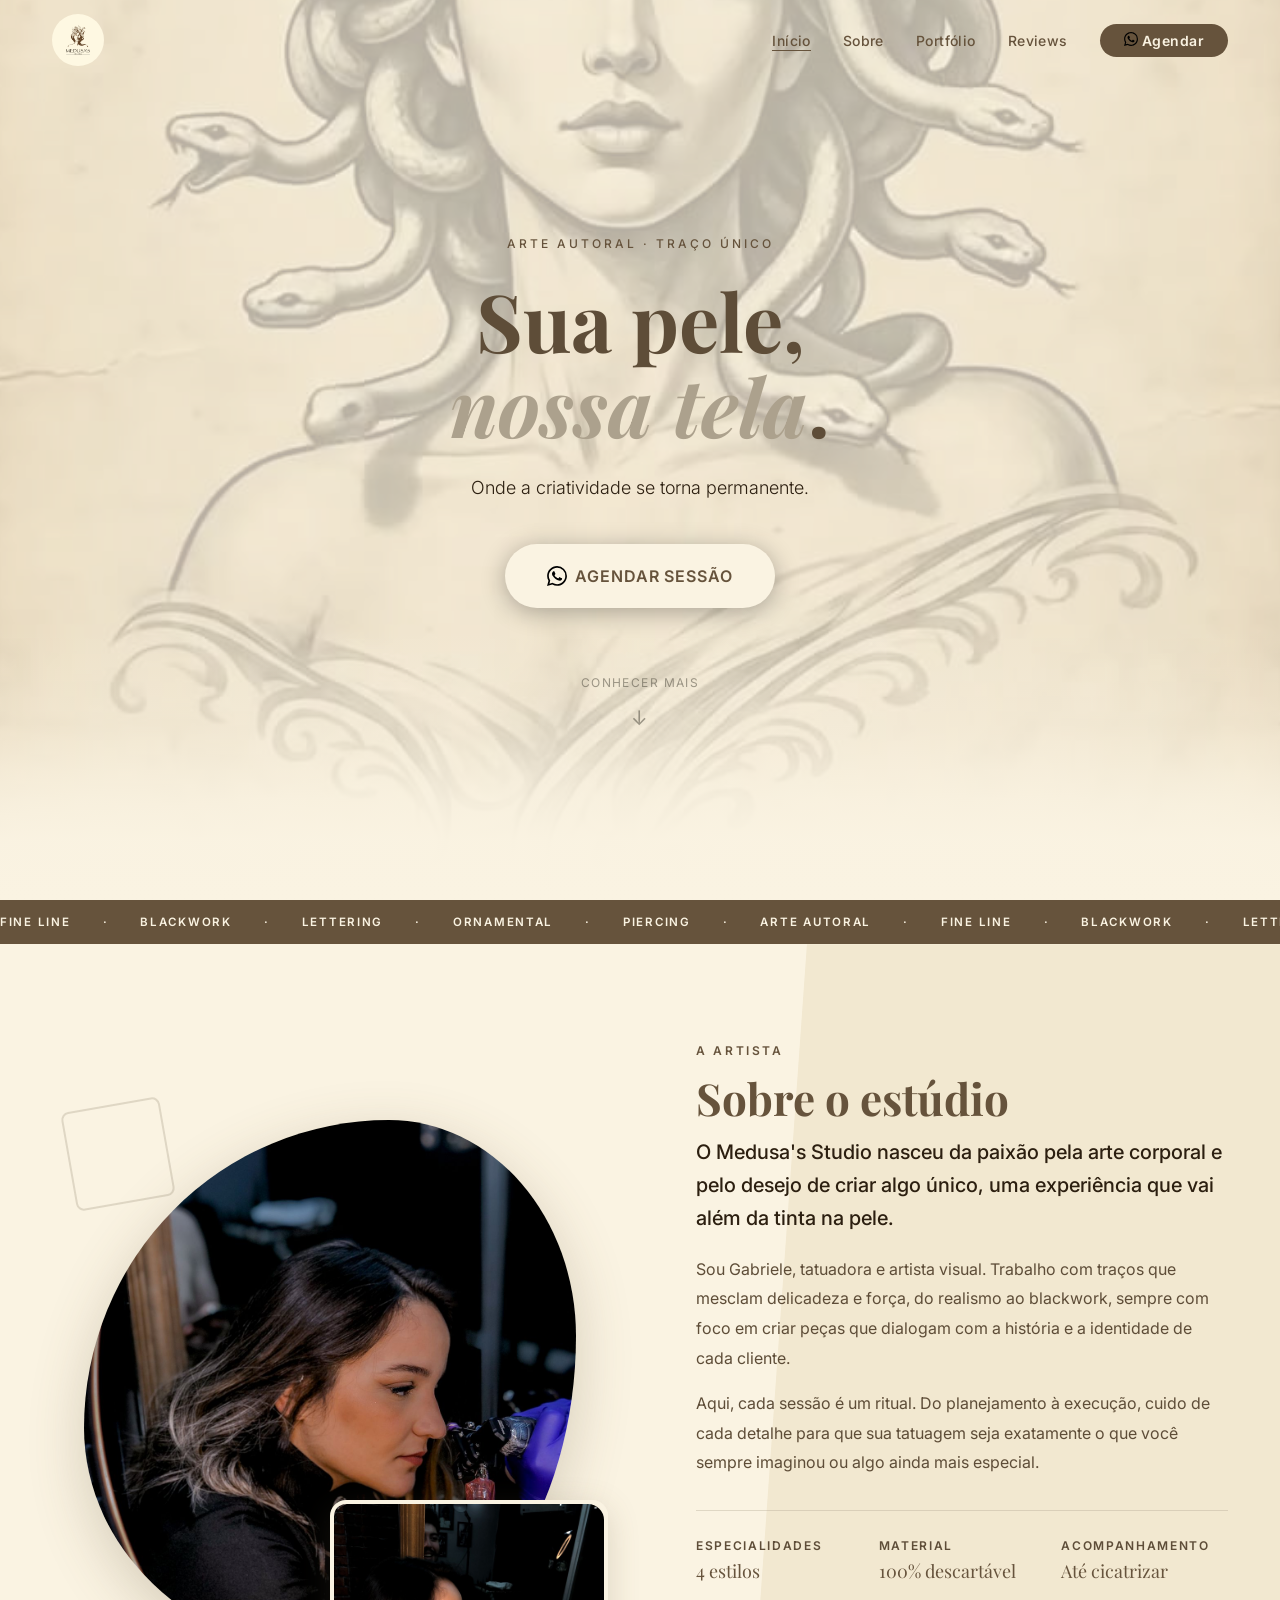
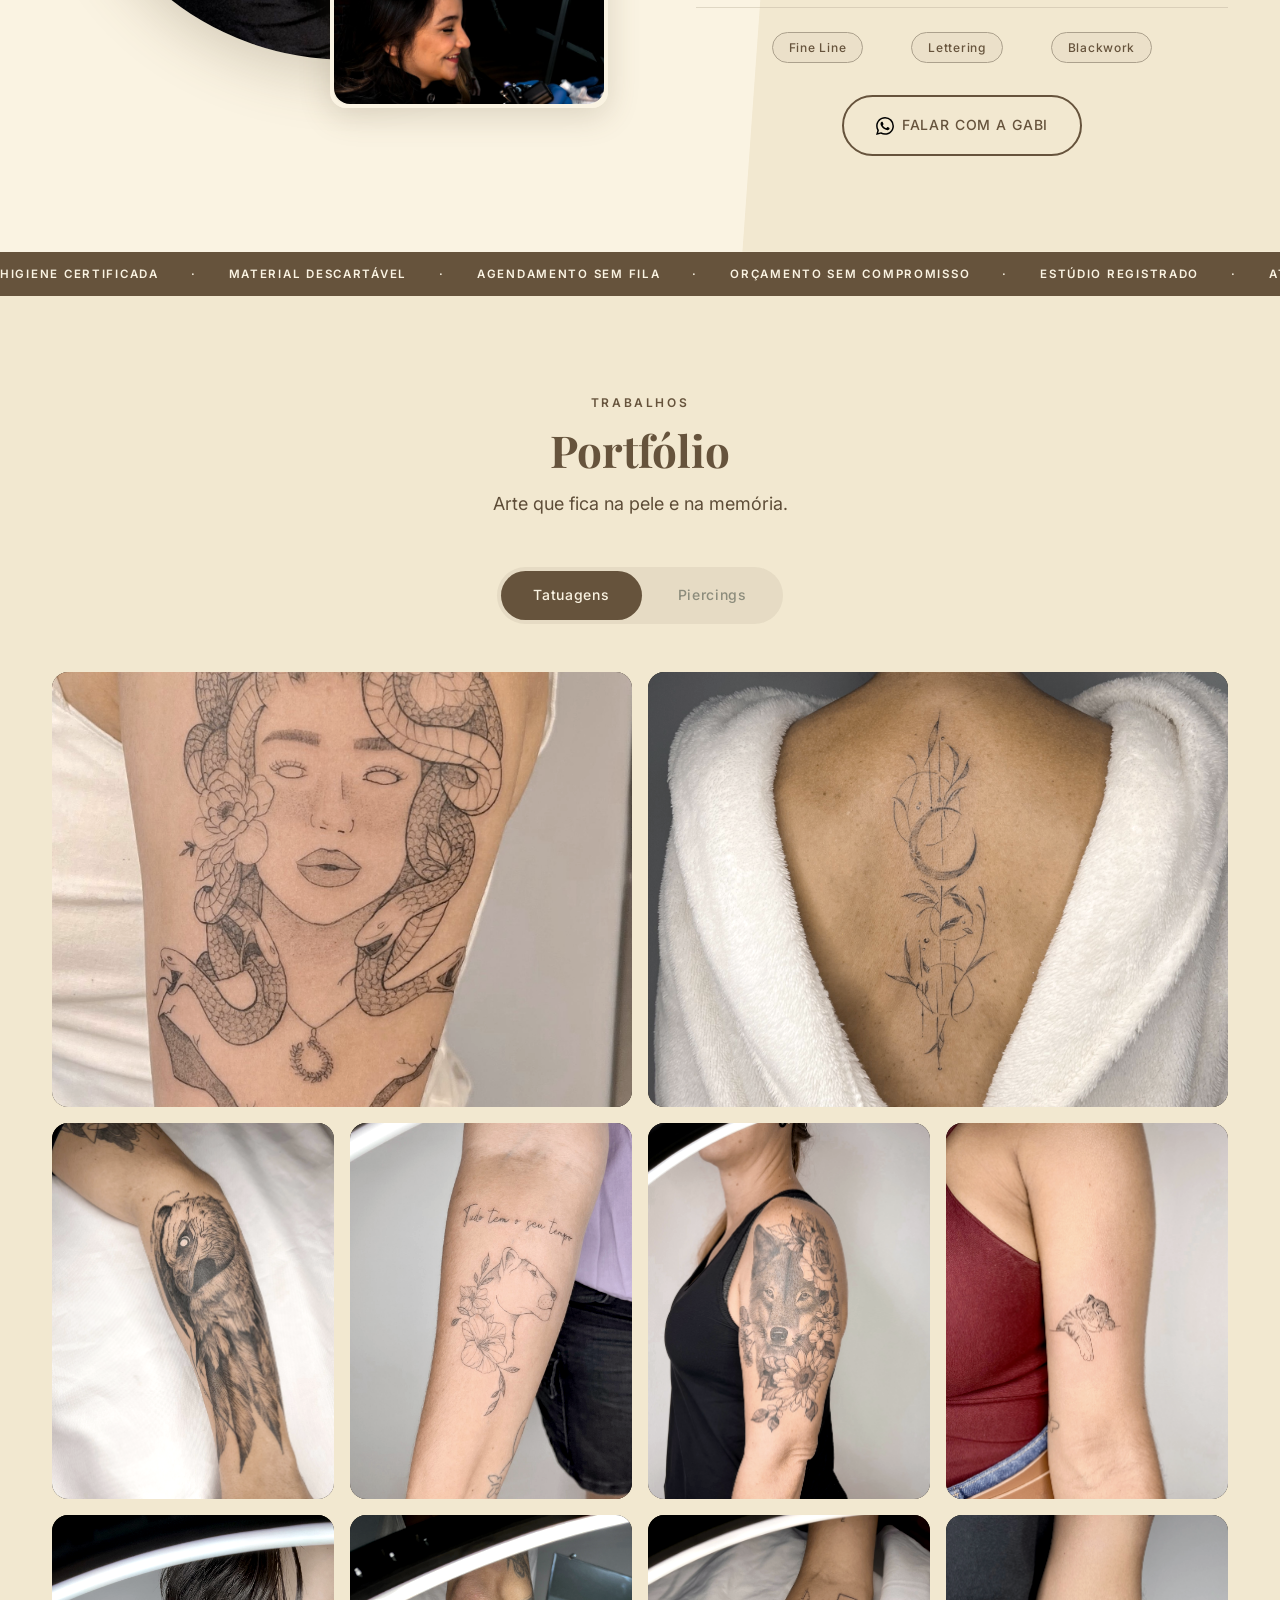
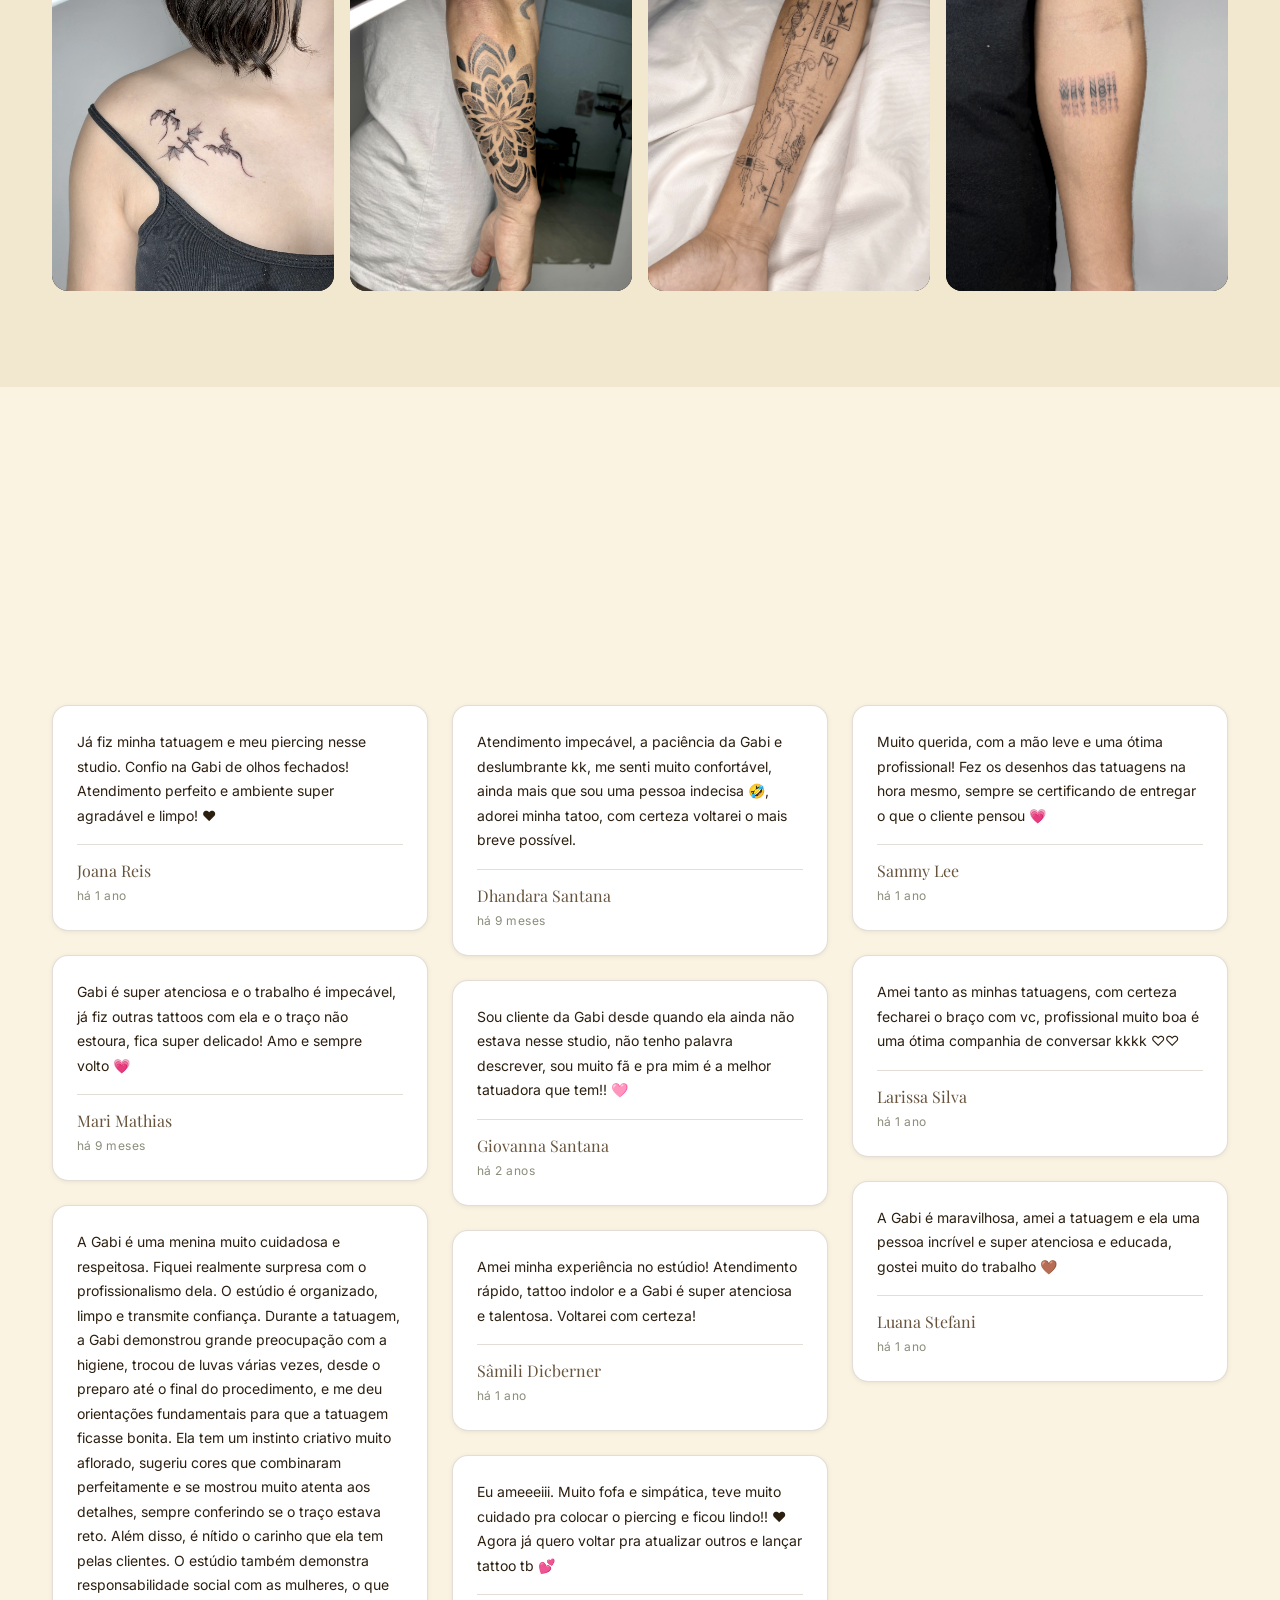
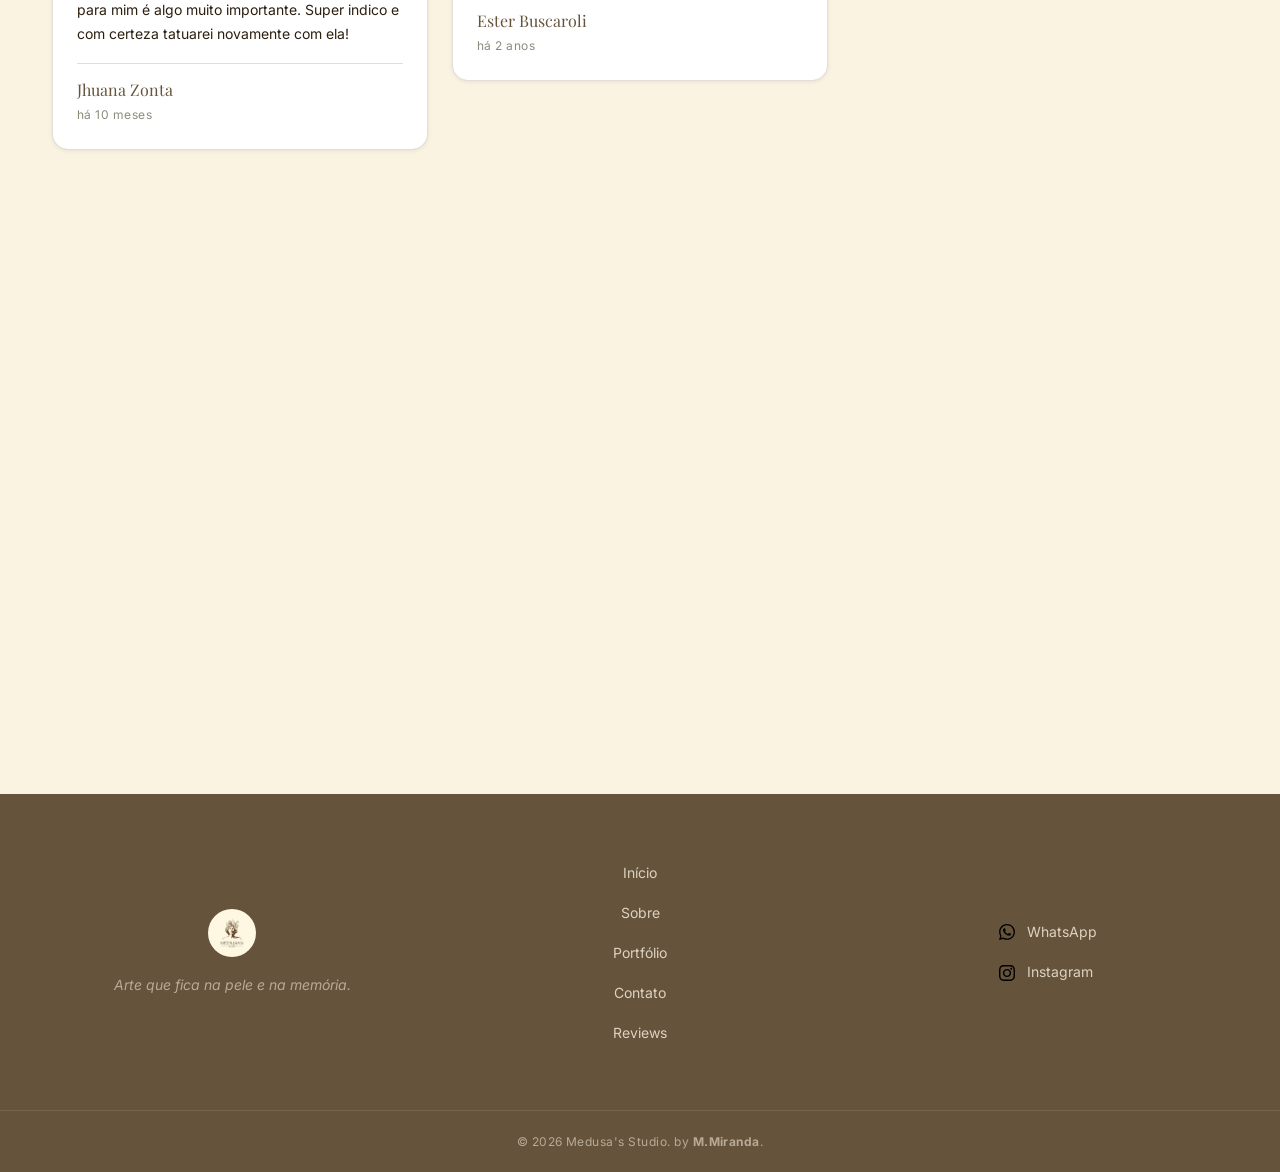
==== commit 3fc9a3de: "Update index.html" ====
--- a/index.html
+++ b/index.html
@@ -204,13 +204,14 @@
             <img src="gabi-7.jpg" alt="Gabriele em sessão de tatuagem no estúdio" class="about__image-accent"
               loading="lazy" width="220" height="280">
           </div>
+          <!-- Ornamento decorativo -->
+          <div class="about__deco" aria-hidden="true"></div>
         </div>
 
         <!-- Bloco de texto (direita) -->
         <div class="about__content" data-reveal data-reveal-delay="2">
           <span class="section__eyebrow">A artista</span>
           <h2 class="section__title" id="about-heading">Sobre o estúdio</h2>
-          <div class="about__rule" aria-hidden="true"></div>
 
           <p class="about__lead">
             O Medusa's Studio nasceu da paixão pela arte corporal e pelo desejo de criar algo único, uma experiência
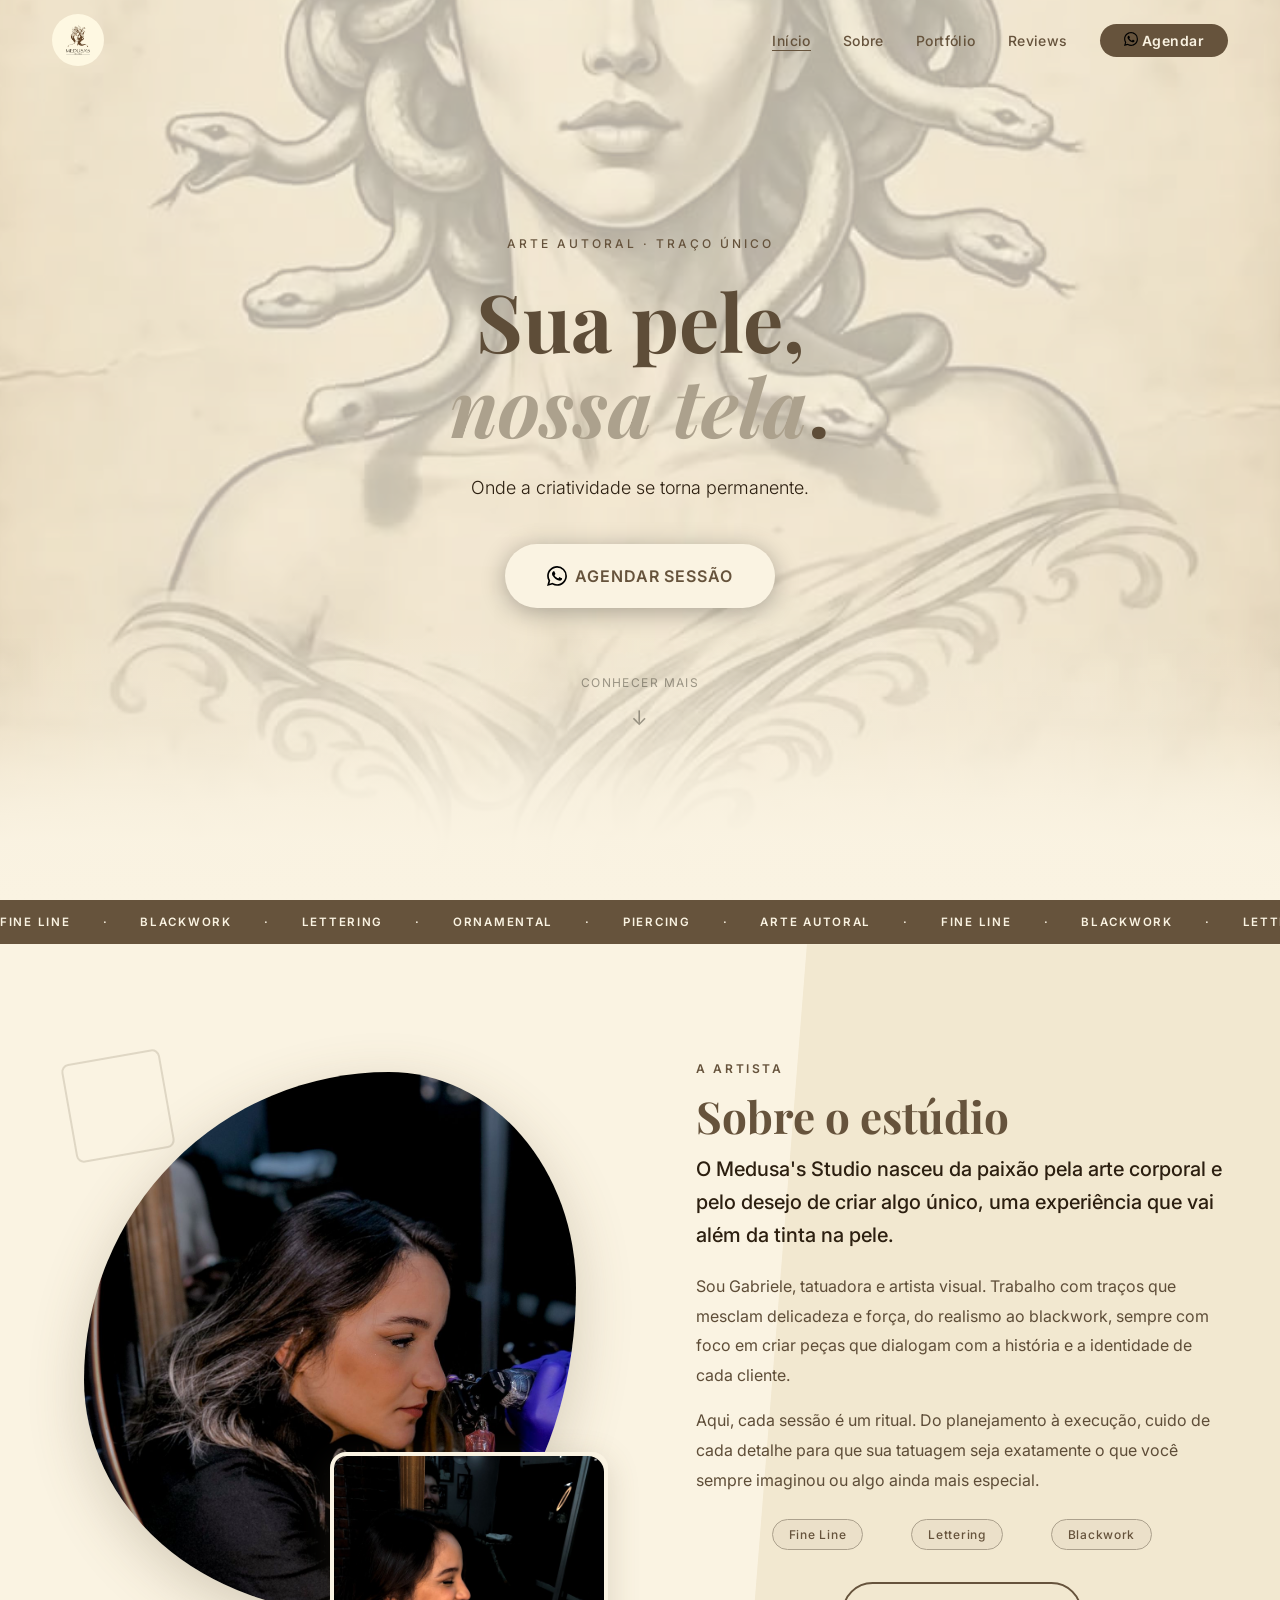
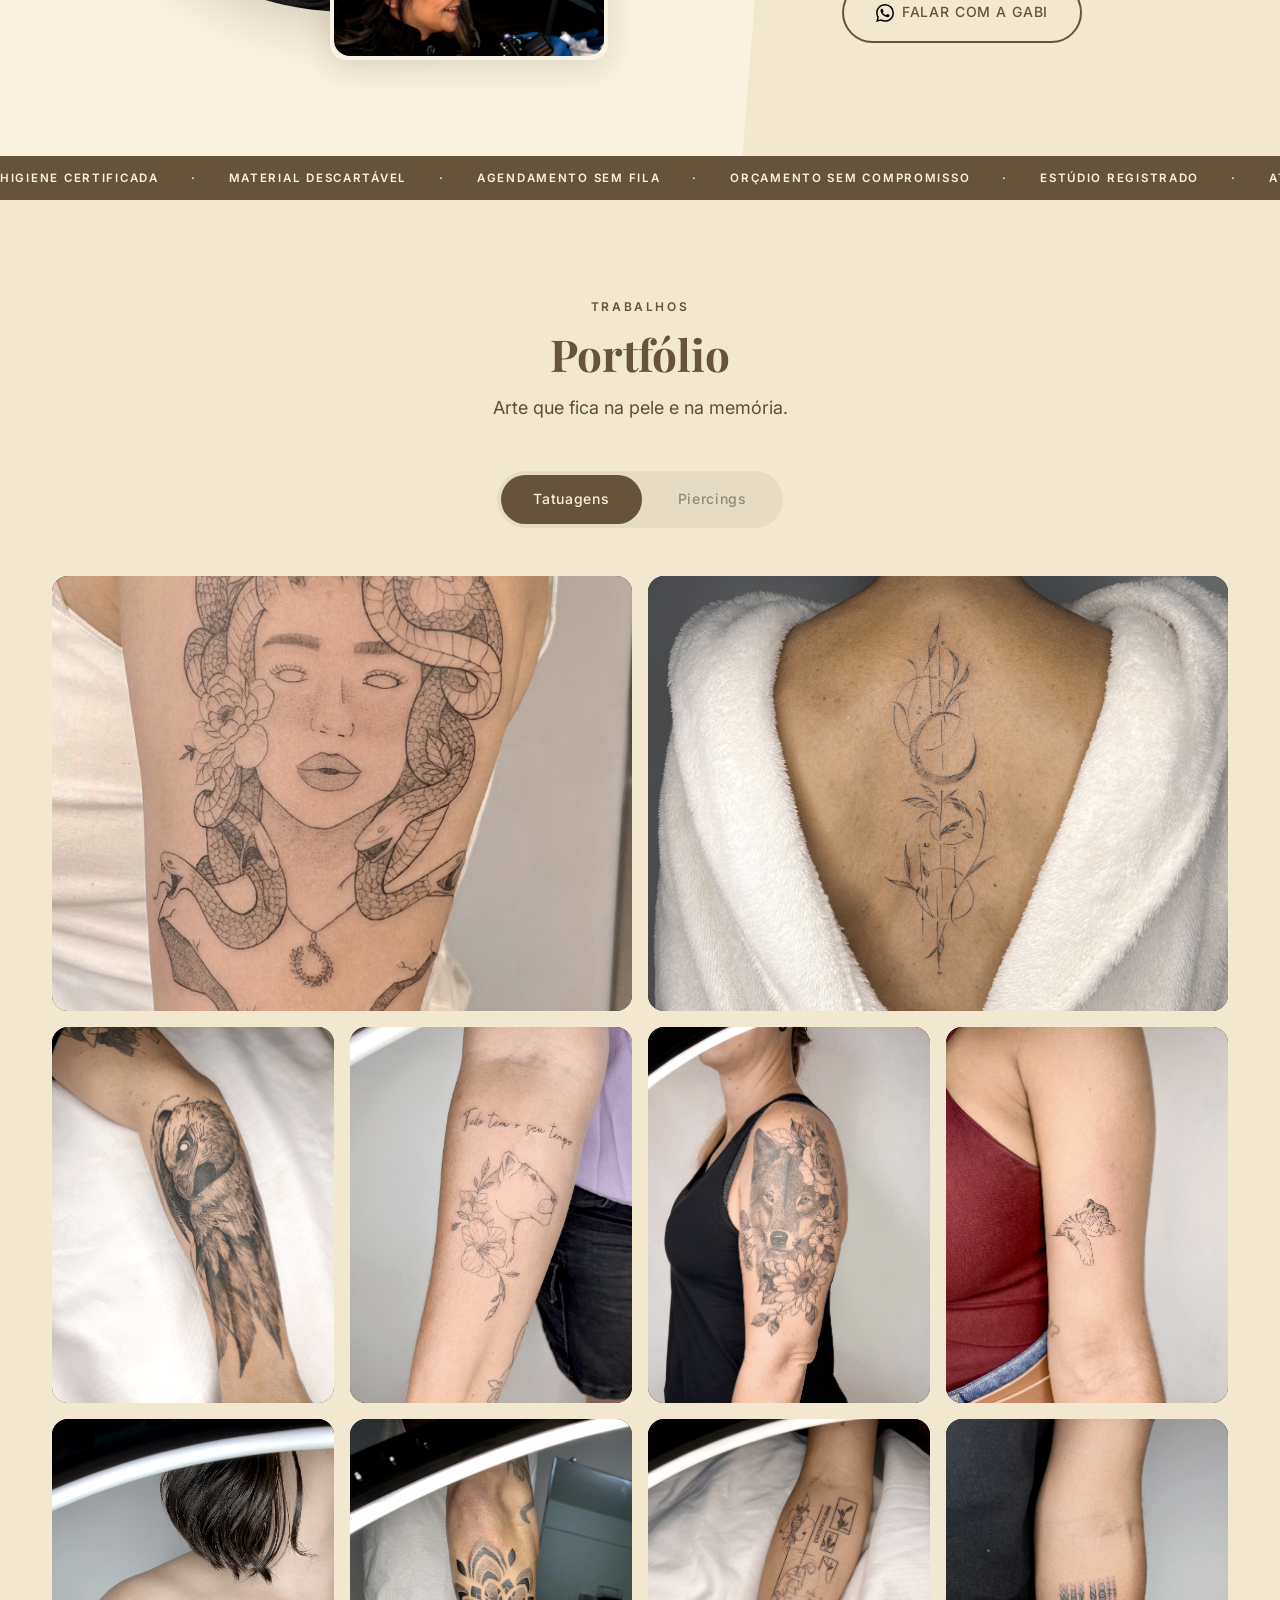
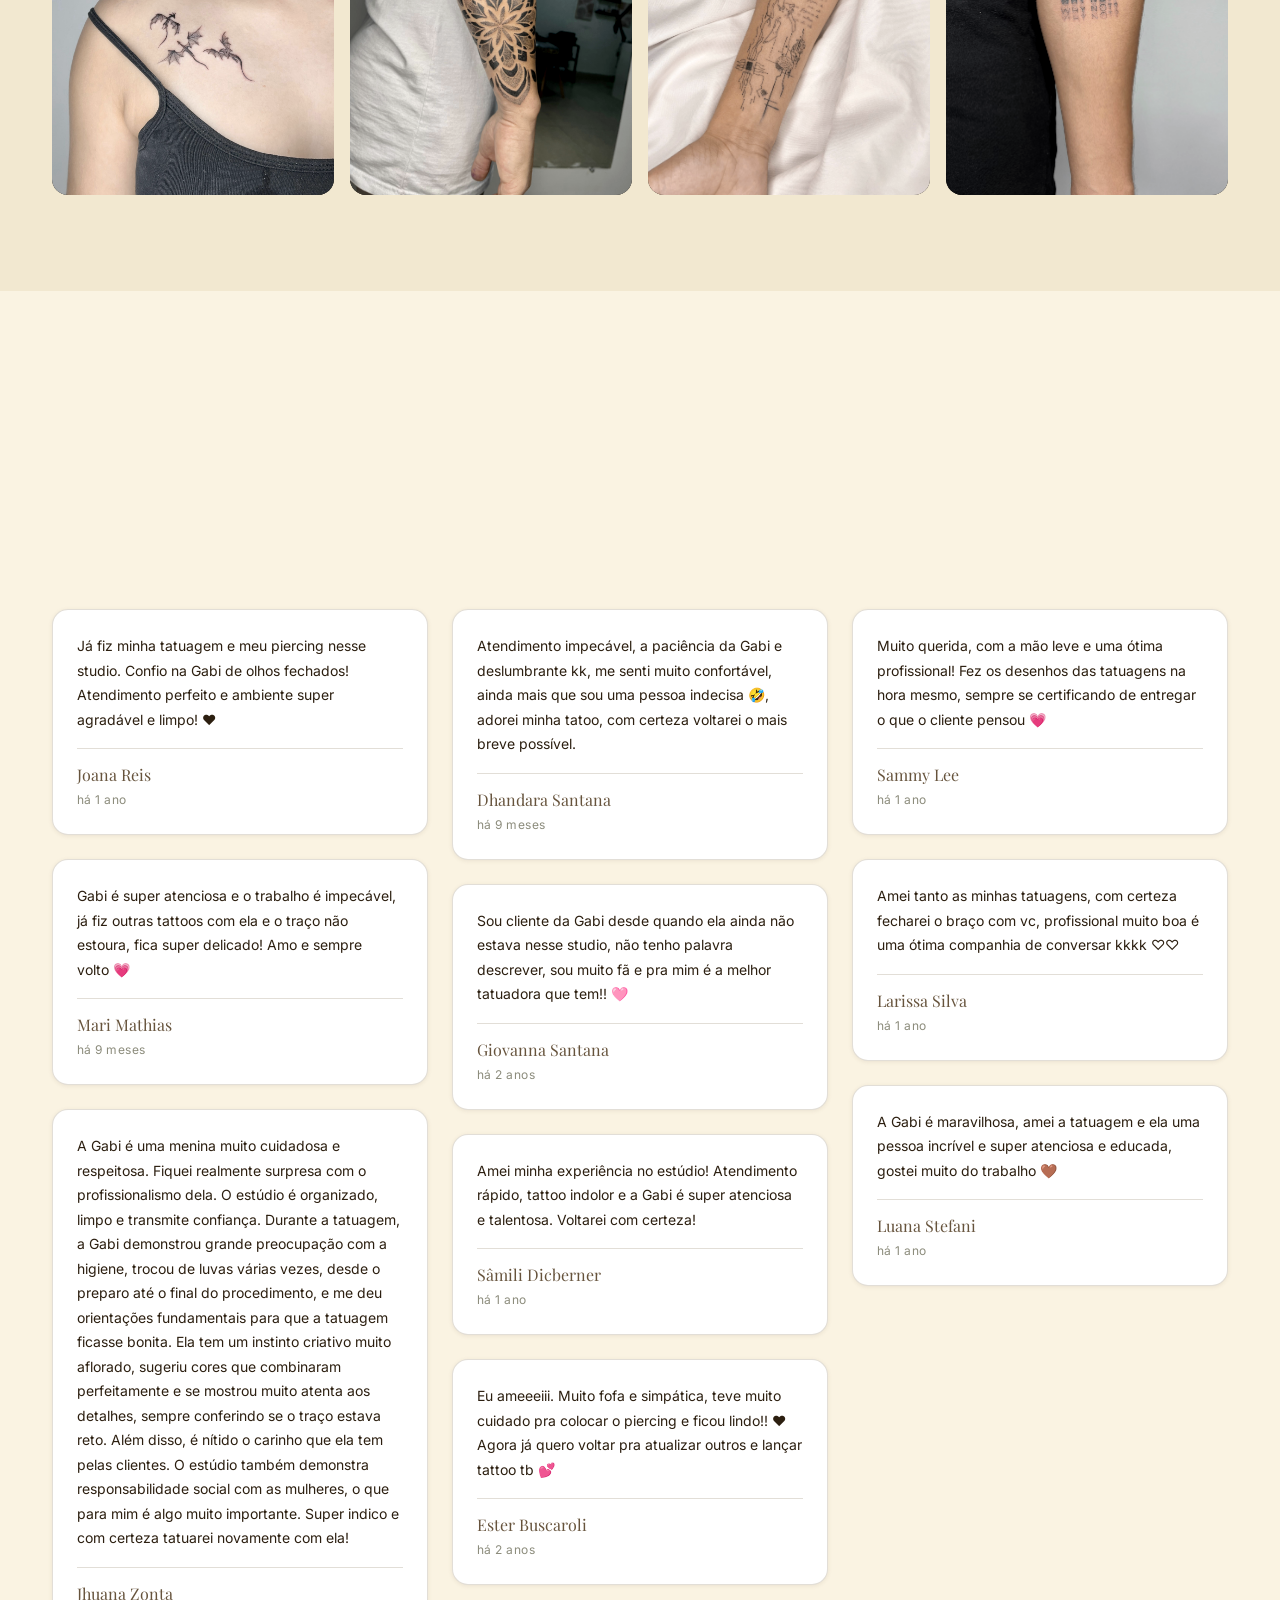
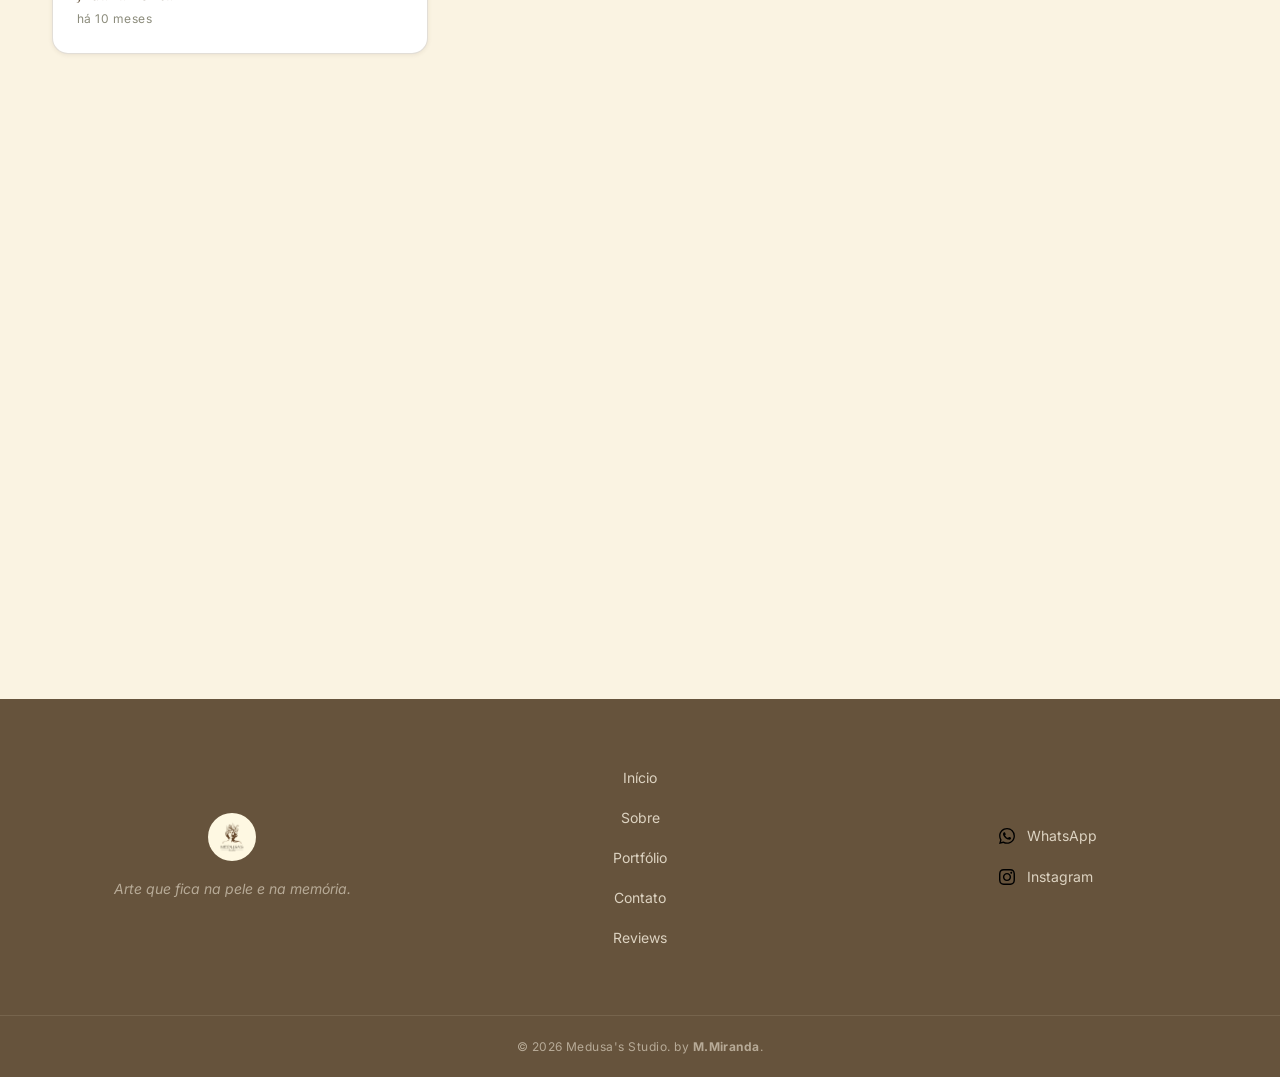
==== commit 10fcd7c4: "Update index.html" ====
--- a/index.html
+++ b/index.html
@@ -225,22 +225,6 @@
             Aqui, cada sessão é um ritual. Do planejamento à execução, cuido de cada detalhe para que sua tatuagem seja
             exatamente o que você sempre imaginou ou algo ainda mais especial.
           </p>
-
-          <!-- Fatos objetivos: prova concreta no lugar de adjetivo solto -->
-          <dl class="facts">
-            <div class="facts__item">
-              <dt class="facts__label">Especialidades</dt>
-              <dd class="facts__value">4 estilos</dd>
-            </div>
-            <div class="facts__item">
-              <dt class="facts__label">Material</dt>
-              <dd class="facts__value">100% descartável</dd>
-            </div>
-            <div class="facts__item">
-              <dt class="facts__label">Acompanhamento</dt>
-              <dd class="facts__value">Até cicatrizar</dd>
-            </div>
-          </dl>
 
           <!-- Tags de especialidade -->
           <ul class="about__badges" aria-label="Especialidades do estúdio" role="list">
